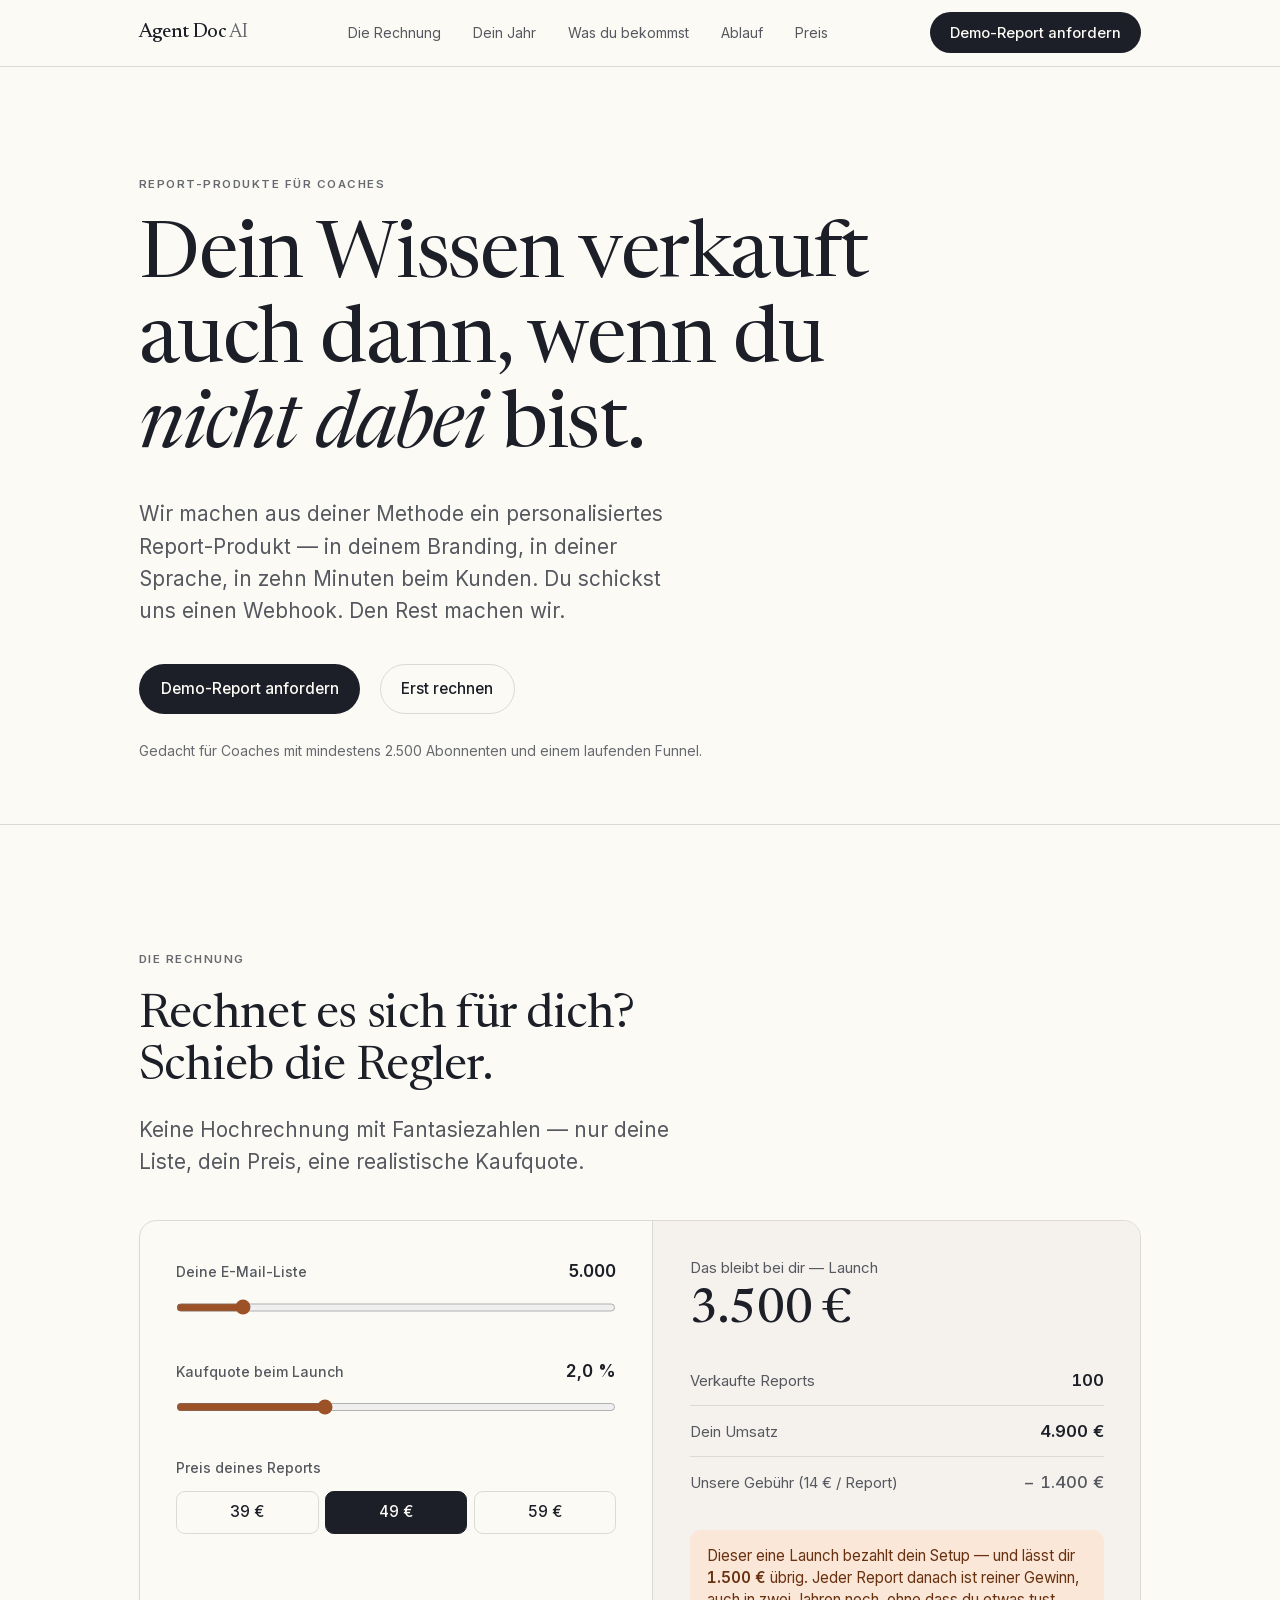
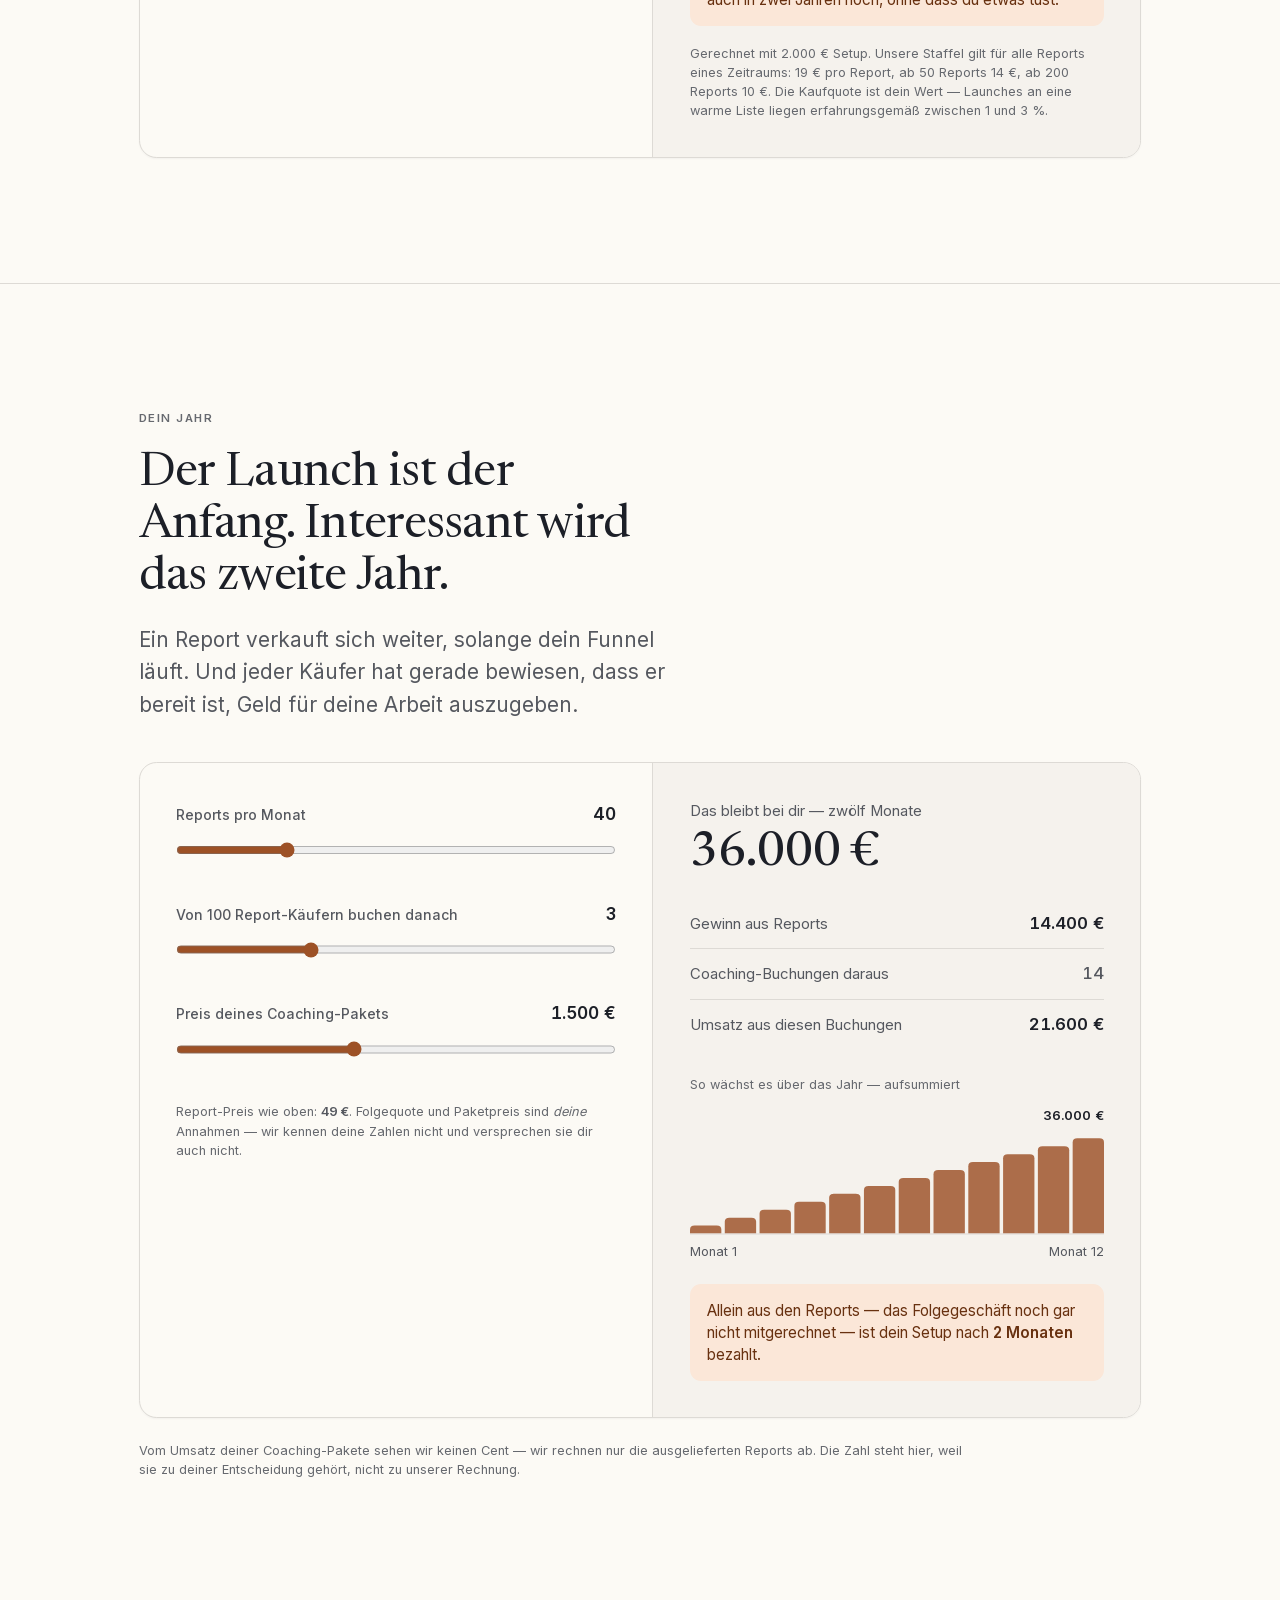
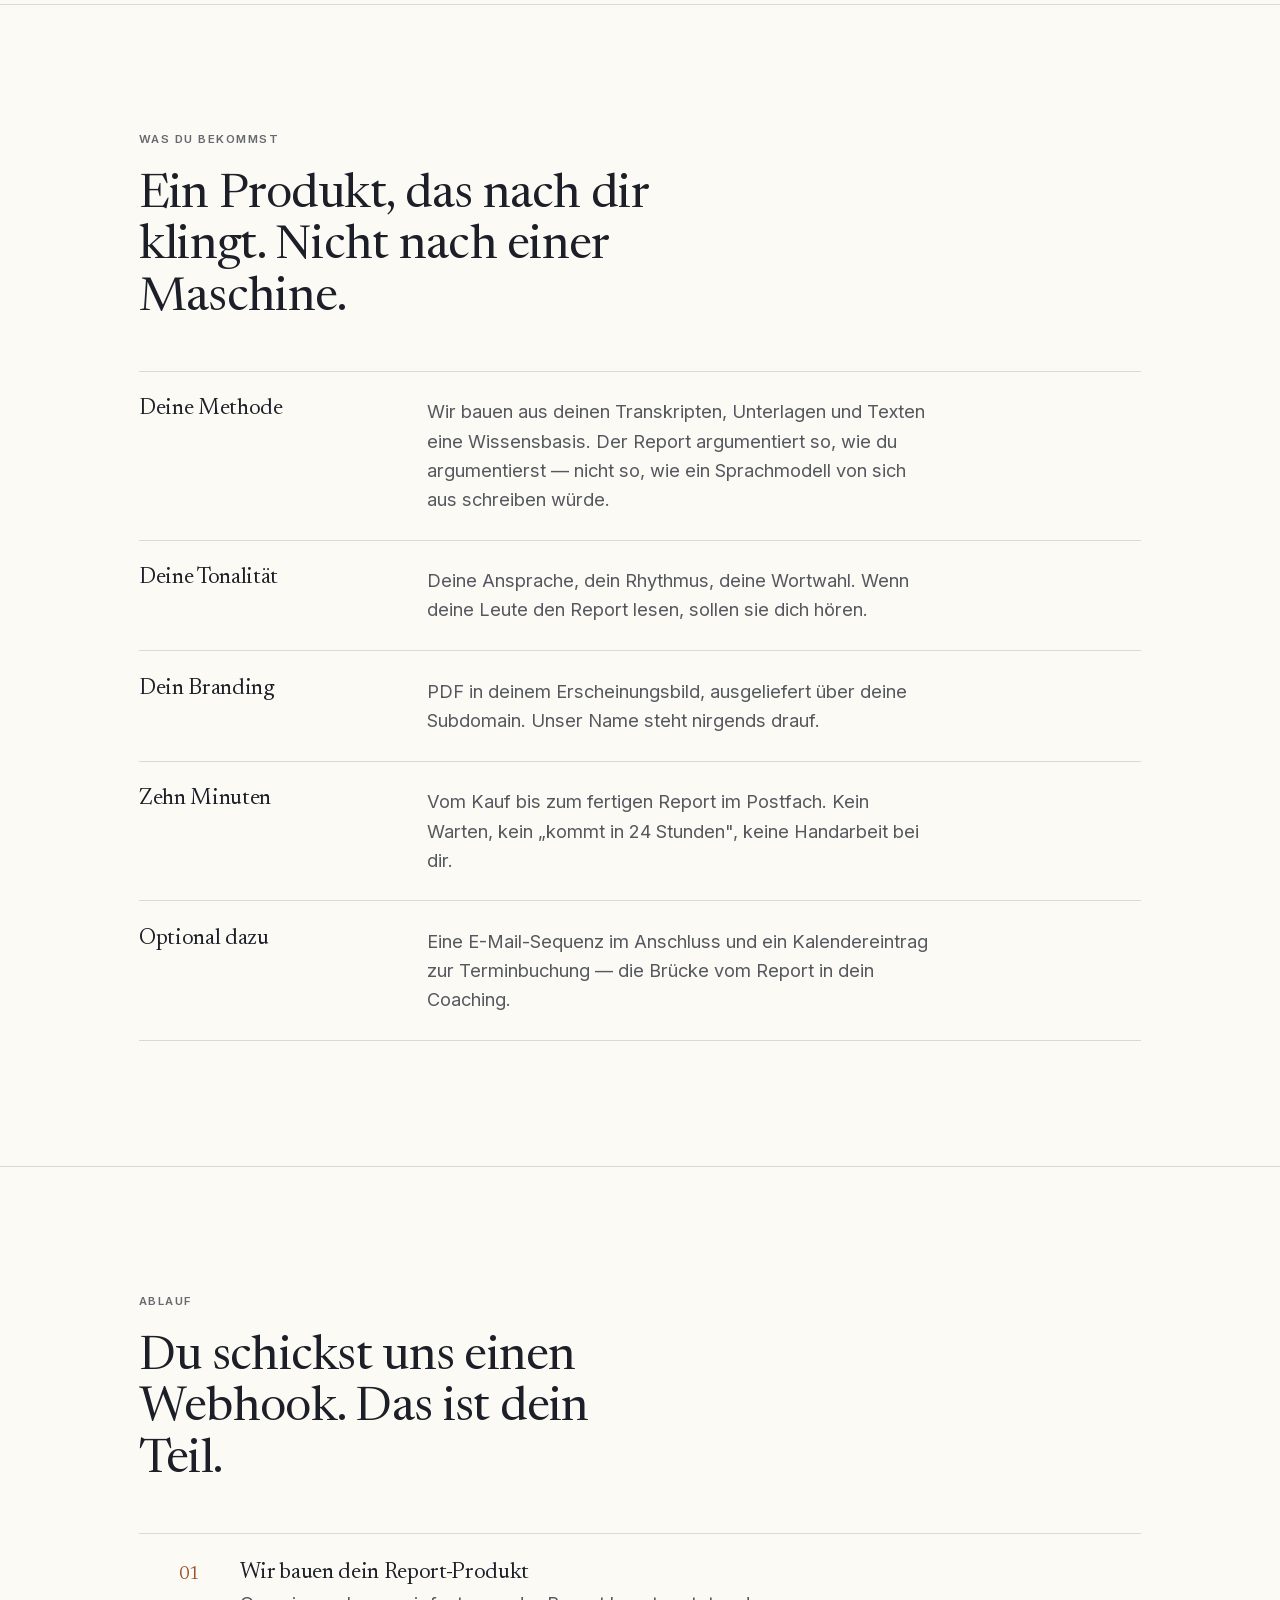
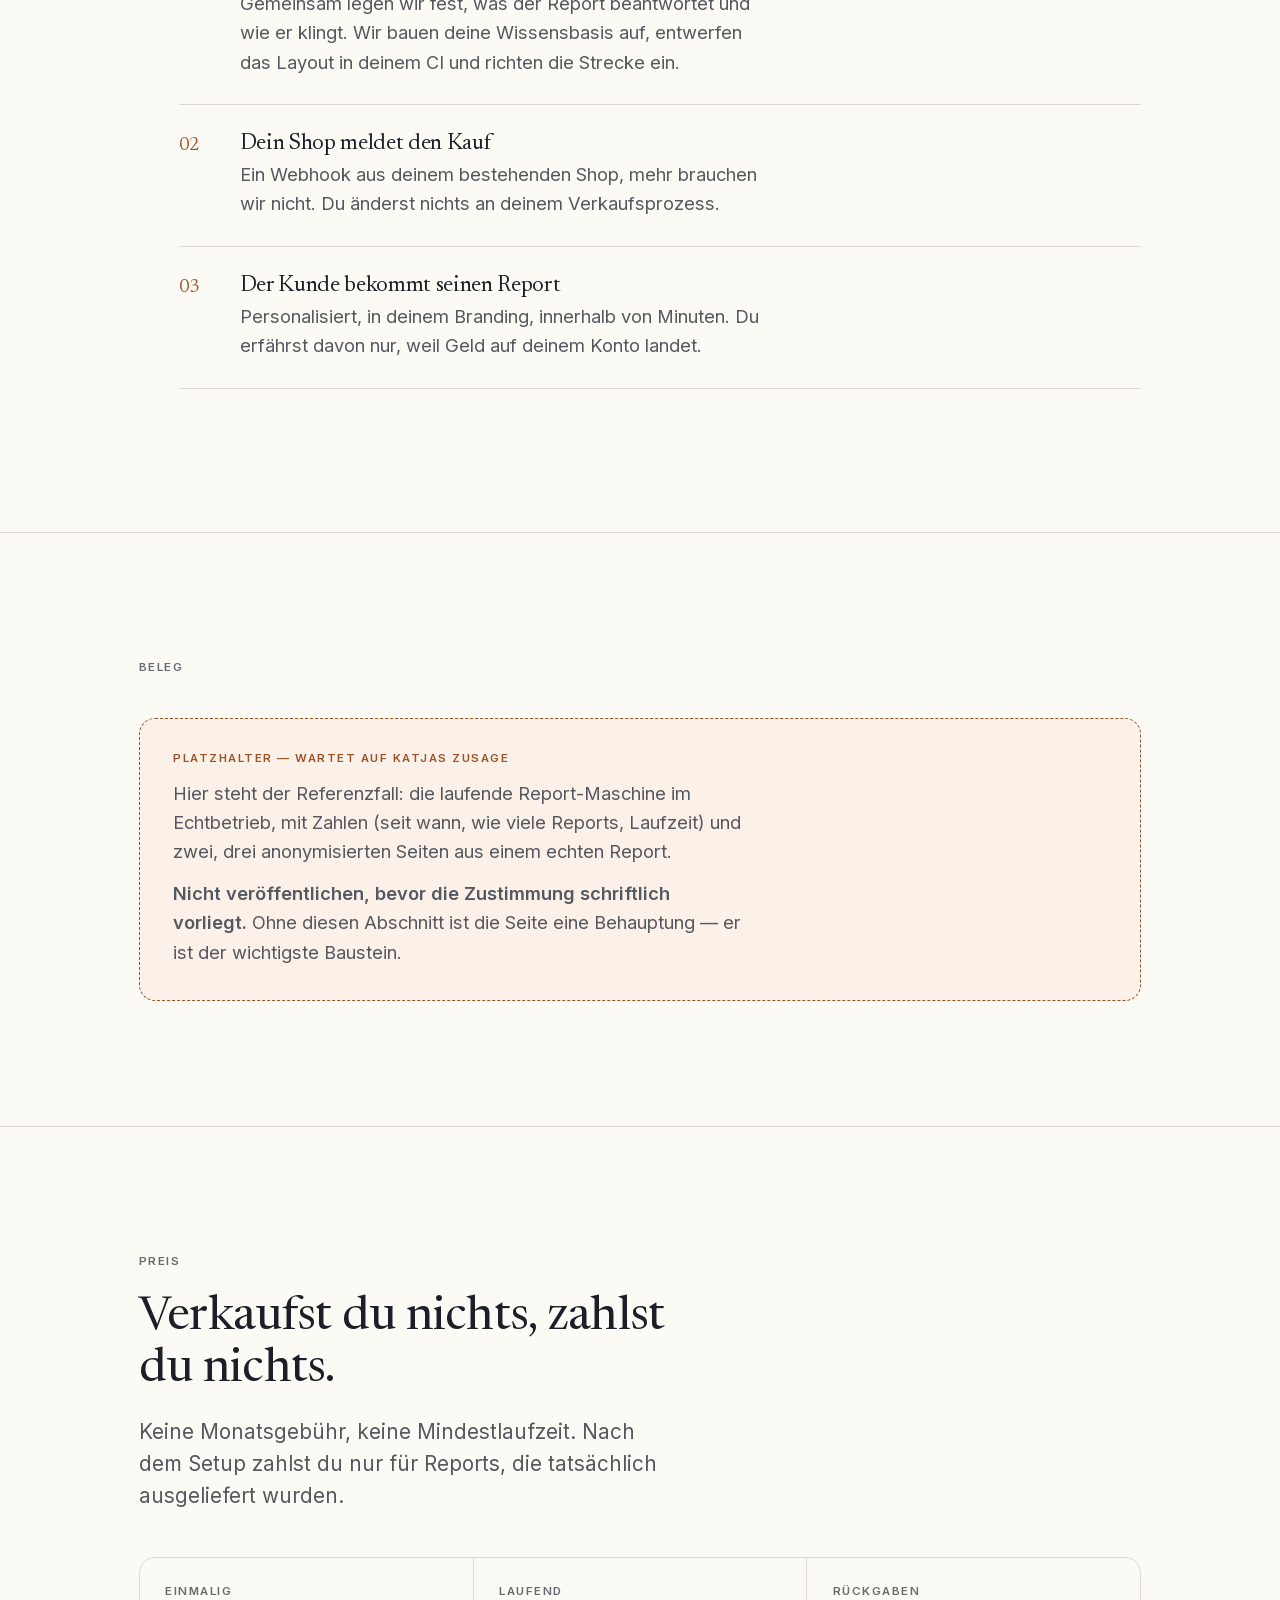
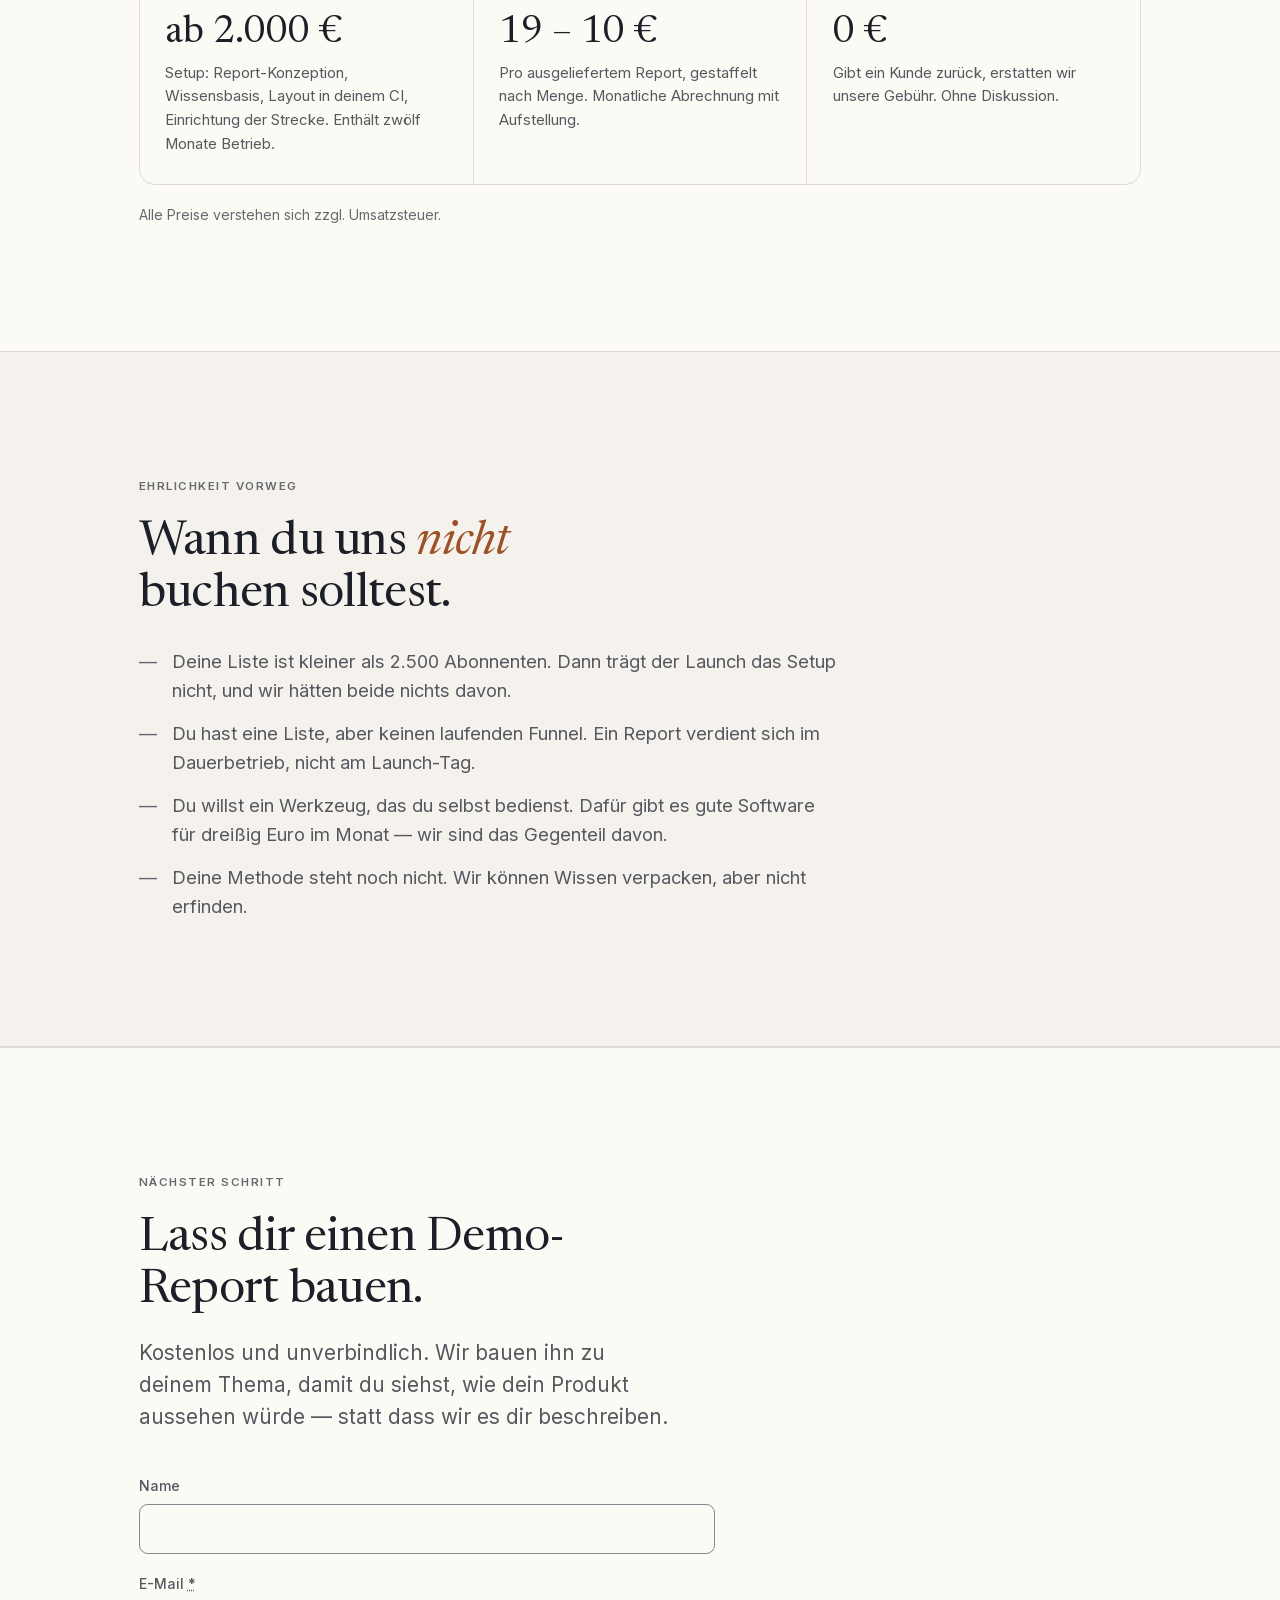
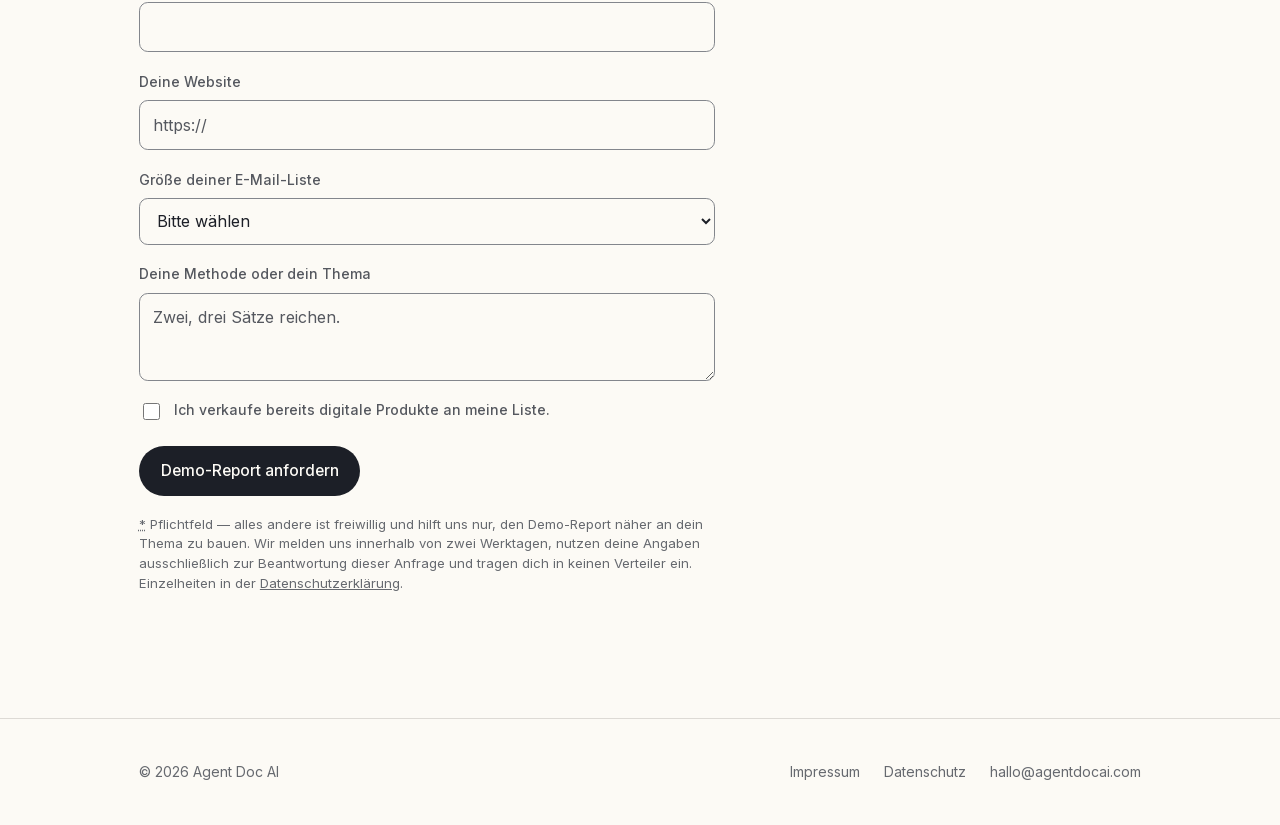
==== index.html @ 798610bd "feat: Website für Agent Doc AI One-Pager mit Launch- und Dauerbetrieb-Rechner, Impressum und Datensc" ====
<!doctype html>
<html lang="de">
<head>
<meta charset="utf-8">
<meta name="viewport" content="width=device-width, initial-scale=1">
<title>Agent Doc AI — Dein Wissen als Report-Produkt</title>
<meta name="description" content="Wir machen aus der Methode von Coaches ein personalisiertes Report-Produkt: im eigenen Branding, in der eigenen Sprache, vollautomatisch ausgeliefert.">
<link rel="preload" href="fonts/newsreader-normal.woff2" as="font" type="font/woff2" crossorigin>
<link rel="preload" href="fonts/inter-normal.woff2" as="font" type="font/woff2" crossorigin>
<link rel="stylesheet" href="base.css">
<link rel="stylesheet" href="page.css">
</head>
<body>

<a class="skip-link" href="#top">Zum Inhalt springen</a>

<header class="masthead">
  <div class="wrap masthead__inner">
    <a class="wordmark" href="#top"><b>Agent Doc</b> <span>AI</span></a>
    <nav aria-label="Seitenbereiche">
      <a href="#rechnung">Die Rechnung</a>
      <a href="#dauerbetrieb">Dein Jahr</a>
      <a href="#leistung">Was du bekommst</a>
      <a href="#ablauf">Ablauf</a>
      <a href="#preis">Preis</a>
    </nav>
    <a class="btn btn--primary" href="#anfordern">Demo-Report anfordern</a>
  </div>
</header>

<main id="top" tabindex="-1">

  <section class="hero">
    <div class="wrap">
      <p class="eyebrow">Report-Produkte für Coaches</p>
      <h1>Dein Wissen verkauft auch dann, wenn du <em>nicht dabei</em> bist.</h1>
      <p class="lead">
        Wir machen aus deiner Methode ein personalisiertes Report-Produkt — in deinem Branding,
        in deiner Sprache, in zehn Minuten beim Kunden. Du schickst uns einen Webhook.
        Den Rest machen wir.
      </p>
      <div class="hero__actions">
        <a class="btn btn--primary" href="#anfordern">Demo-Report anfordern</a>
        <a class="btn btn--ghost" href="#rechnung">Erst rechnen</a>
      </div>
      <p class="hero__note" style="margin-top:1.6rem">
        Gedacht für Coaches mit mindestens 2.500 Abonnenten und einem laufenden Funnel.
      </p>
    </div>
  </section>

  <section id="rechnung" class="rule-top" style="padding-top:clamp(3rem,2rem+3vw,5rem)">
    <div class="wrap">
      <p class="eyebrow">Die Rechnung</p>
      <h2 style="font-size:var(--text-h2);max-width:18ch">Rechnet es sich für dich? Schieb die Regler.</h2>
      <p class="lead measure" style="margin-top:1.2rem;margin-bottom:2.6rem">
        Keine Hochrechnung mit Fantasiezahlen — nur deine Liste, dein Preis, eine realistische Kaufquote.
      </p>

      <div class="calc">
        <div class="calc__grid">
          <div class="calc__inputs">

            <div class="field">
              <div class="field__head">
                <label class="field__label" for="liste">Deine E-Mail-Liste</label>
                <output class="field__value" id="liste-out" aria-live="off" for="liste">5.000</output>
              </div>
              <input type="range" id="liste" min="1000" max="30000" step="500" value="5000">
            </div>

            <div class="field">
              <div class="field__head">
                <label class="field__label" for="quote">Kaufquote beim Launch</label>
                <output class="field__value" id="quote-out" aria-live="off" for="quote">2,0 %</output>
              </div>
              <input type="range" id="quote" min="5" max="50" step="1" value="20">
            </div>

            <div class="field">
              <div class="field__head">
                <span class="field__label">Preis deines Reports</span>
              </div>
              <div class="segmented" role="radiogroup" aria-label="Preis deines Reports">
                <input type="radio" name="preis" id="p39" value="39"><label for="p39">39 €</label>
                <input type="radio" name="preis" id="p49" value="49" checked><label for="p49">49 €</label>
                <input type="radio" name="preis" id="p59" value="59"><label for="p59">59 €</label>
              </div>
            </div>

          </div>

          <div class="calc__out">
            <div class="out__headline">
              <span class="out__key">Das bleibt bei dir — Launch</span>
              <span class="out__val out__val--big" id="netto">3.500 €</span>
            </div>

            <div class="out__row">
              <span class="out__key">Verkaufte Reports</span>
              <span class="out__val" id="stueck">100</span>
            </div>
            <div class="out__row">
              <span class="out__key">Dein Umsatz</span>
              <span class="out__val" id="brutto">4.900 €</span>
            </div>
            <div class="out__row">
              <span class="out__key">Unsere Gebühr <span id="staffel" class="out__val--sub" style="font-weight:400"></span></span>
              <span class="out__val out__val--sub" id="gebuehr">− 1.400 €</span>
            </div>

            <p class="breakeven" id="setupbox"></p>
            <p class="sr-only" id="live-launch" role="status" aria-atomic="true"></p>

            <p class="calc__disclaimer">
              Gerechnet mit 2.000 € Setup. Unsere Staffel gilt für alle Reports eines Zeitraums:
              19 € pro Report, ab 50 Reports 14 €, ab 200 Reports 10 €. Die Kaufquote ist dein
              Wert — Launches an eine warme Liste liegen erfahrungsgemäß zwischen 1 und 3 %.
            </p>
          </div>
        </div>
      </div>
    </div>
  </section>

  <section id="dauerbetrieb" class="rule-top">
    <div class="wrap">
      <p class="eyebrow">Dein Jahr</p>
      <h2 style="font-size:var(--text-h2);max-width:19ch">Der Launch ist der Anfang. Interessant wird das zweite Jahr.</h2>
      <p class="lead measure" style="margin-top:1.2rem;margin-bottom:2.6rem">
        Ein Report verkauft sich weiter, solange dein Funnel läuft. Und jeder Käufer
        hat gerade bewiesen, dass er bereit ist, Geld für deine Arbeit auszugeben.
      </p>

      <div class="calc">
        <div class="calc__grid">
          <div class="calc__inputs">

            <div class="field">
              <div class="field__head">
                <label class="field__label" for="promonat">Reports pro Monat</label>
                <output class="field__value" id="promonat-out" aria-live="off" for="promonat">40</output>
              </div>
              <input type="range" id="promonat" min="5" max="150" step="5" value="40">
            </div>

            <div class="field">
              <div class="field__head">
                <label class="field__label" for="folge">Von 100 Report-Käufern buchen danach</label>
                <output class="field__value" id="folge-out" aria-live="off" for="folge">3</output>
              </div>
              <input type="range" id="folge" min="0" max="10" step="1" value="3">
            </div>

            <div class="field">
              <div class="field__head">
                <label class="field__label" for="paket">Preis deines Coaching-Pakets</label>
                <output class="field__value" id="paket-out" aria-live="off" for="paket">1.500 €</output>
              </div>
              <input type="range" id="paket" min="500" max="3000" step="250" value="1500">
            </div>

            <p class="calc__disclaimer" style="margin-top:.2rem">
              Report-Preis wie oben: <strong id="preis-echo">49 €</strong>.
              Folgequote und Paketpreis sind <em>deine</em> Annahmen — wir kennen deine
              Zahlen nicht und versprechen sie dir auch nicht.
            </p>

          </div>

          <div class="calc__out">
            <div class="out__headline">
              <span class="out__key">Das bleibt bei dir — zwölf Monate</span>
              <span class="out__val out__val--big" id="jahr">36.000 €</span>
            </div>

            <div class="out__row">
              <span class="out__key">Gewinn aus Reports</span>
              <span class="out__val" id="j-reports">14.400 €</span>
            </div>
            <div class="out__row">
              <span class="out__key">Coaching-Buchungen daraus</span>
              <span class="out__val out__val--sub" id="j-buchungen">14</span>
            </div>
            <div class="out__row">
              <span class="out__key">Umsatz aus diesen Buchungen</span>
              <span class="out__val" id="j-coaching">21.600 €</span>
            </div>

            <figure class="chart">
              <figcaption>So wächst es über das Jahr — aufsummiert</figcaption>
              <p class="chart__peak" id="chart-peak" aria-hidden="true">36.000 €</p>
              <svg id="stack" viewBox="0 0 360 102" role="img" focusable="false" preserveAspectRatio="none">
                <g id="stack-bars"></g>
                <line class="chart__base" x1="0" y1="100.5" x2="360" y2="100.5"></line>
              </svg>
              <p class="chart__axis" aria-hidden="true"><span>Monat 1</span><span>Monat 12</span></p>
            </figure>

            <p class="breakeven" id="jahrbox"></p>
            <p class="sr-only" id="live-jahr" role="status" aria-atomic="true"></p>
          </div>
        </div>
      </div>

      <p class="calc__disclaimer" style="margin-top:1.4rem;max-width:52rem">
        Vom Umsatz deiner Coaching-Pakete sehen wir keinen Cent — wir rechnen nur
        die ausgelieferten Reports ab. Die Zahl steht hier, weil sie zu deiner
        Entscheidung gehört, nicht zu unserer Rechnung.
      </p>
    </div>
  </section>

  <section id="leistung" class="rule-top">
    <div class="wrap">
      <p class="eyebrow">Was du bekommst</p>
      <h2 style="font-size:var(--text-h2);max-width:20ch">Ein Produkt, das nach dir klingt. Nicht nach einer Maschine.</h2>

      <div class="deliver">
        <div class="deliver__item">
          <h3>Deine Methode</h3>
          <p>Wir bauen aus deinen Transkripten, Unterlagen und Texten eine Wissensbasis. Der Report argumentiert so, wie du argumentierst — nicht so, wie ein Sprachmodell von sich aus schreiben würde.</p>
        </div>
        <div class="deliver__item">
          <h3>Deine Tonalität</h3>
          <p>Deine Ansprache, dein Rhythmus, deine Wortwahl. Wenn deine Leute den Report lesen, sollen sie dich hören.</p>
        </div>
        <div class="deliver__item">
          <h3>Dein Branding</h3>
          <p>PDF in deinem Erscheinungsbild, ausgeliefert über deine Subdomain. Unser Name steht nirgends drauf.</p>
        </div>
        <div class="deliver__item">
          <h3>Zehn Minuten</h3>
          <p>Vom Kauf bis zum fertigen Report im Postfach. Kein Warten, kein „kommt in 24 Stunden", keine Handarbeit bei dir.</p>
        </div>
        <div class="deliver__item">
          <h3>Optional dazu</h3>
          <p>Eine E-Mail-Sequenz im Anschluss und ein Kalendereintrag zur Terminbuchung — die Brücke vom Report in dein Coaching.</p>
        </div>
      </div>
    </div>
  </section>

  <section id="ablauf" class="rule-top">
    <div class="wrap">
      <p class="eyebrow">Ablauf</p>
      <h2 style="font-size:var(--text-h2);max-width:17ch">Du schickst uns einen Webhook. Das ist dein Teil.</h2>

      <ol class="steps" role="list">
        <li>
          <div>
            <h3>Wir bauen dein Report-Produkt</h3>
            <p>Gemeinsam legen wir fest, was der Report beantwortet und wie er klingt. Wir bauen deine Wissensbasis auf, entwerfen das Layout in deinem CI und richten die Strecke ein.</p>
          </div>
        </li>
        <li>
          <div>
            <h3>Dein Shop meldet den Kauf</h3>
            <p>Ein Webhook aus deinem bestehenden Shop, mehr brauchen wir nicht. Du änderst nichts an deinem Verkaufsprozess.</p>
          </div>
        </li>
        <li>
          <div>
            <h3>Der Kunde bekommt seinen Report</h3>
            <p>Personalisiert, in deinem Branding, innerhalb von Minuten. Du erfährst davon nur, weil Geld auf deinem Konto landet.</p>
          </div>
        </li>
      </ol>
    </div>
  </section>

  <section class="rule-top" style="padding-block:clamp(3rem,2rem+3vw,5rem)">
    <div class="wrap">
      <p class="eyebrow">Beleg</p>
      <div class="placeholder">
        <h3>Platzhalter — wartet auf Katjas Zusage</h3>
        <p>
          Hier steht der Referenzfall: die laufende Report-Maschine im Echtbetrieb, mit Zahlen
          (seit wann, wie viele Reports, Laufzeit) und zwei, drei anonymisierten Seiten aus
          einem echten Report.
        </p>
        <p>
          <strong>Nicht veröffentlichen, bevor die Zustimmung schriftlich vorliegt.</strong>
          Ohne diesen Abschnitt ist die Seite eine Behauptung — er ist der wichtigste Baustein.
        </p>
      </div>
    </div>
  </section>

  <section id="preis" class="rule-top">
    <div class="wrap">
      <p class="eyebrow">Preis</p>
      <h2 style="font-size:var(--text-h2);max-width:20ch">Verkaufst du nichts, zahlst du nichts.</h2>
      <p class="lead measure" style="margin-top:1.2rem">
        Keine Monatsgebühr, keine Mindestlaufzeit. Nach dem Setup zahlst du nur für Reports,
        die tatsächlich ausgeliefert wurden.
      </p>

      <div class="price">
        <div class="price__cell">
          <h3>Einmalig</h3>
          <span class="price__amount">ab 2.000 €</span>
          <p>Setup: Report-Konzeption, Wissensbasis, Layout in deinem CI, Einrichtung der Strecke. Enthält zwölf Monate Betrieb.</p>
        </div>
        <div class="price__cell">
          <h3>Laufend</h3>
          <span class="price__amount">19 – 10 €</span>
          <p>Pro ausgeliefertem Report, gestaffelt nach Menge. Monatliche Abrechnung mit Aufstellung.</p>
        </div>
        <div class="price__cell">
          <h3>Rückgaben</h3>
          <span class="price__amount">0 €</span>
          <p>Gibt ein Kunde zurück, erstatten wir unsere Gebühr. Ohne Diskussion.</p>
        </div>
      </div>
      <p class="hero__note" style="margin-top:1.2rem">Alle Preise verstehen sich zzgl. Umsatzsteuer.</p>
    </div>
  </section>

  <section class="notfor">
    <div class="wrap">
      <p class="eyebrow">Ehrlichkeit vorweg</p>
      <h2 style="font-size:var(--text-h2);max-width:16ch">Wann du uns <em class="mark">nicht</em> buchen solltest.</h2>
      <ul role="list">
        <li>Deine Liste ist kleiner als 2.500 Abonnenten. Dann trägt der Launch das Setup nicht, und wir hätten beide nichts davon.</li>
        <li>Du hast eine Liste, aber keinen laufenden Funnel. Ein Report verdient sich im Dauerbetrieb, nicht am Launch-Tag.</li>
        <li>Du willst ein Werkzeug, das du selbst bedienst. Dafür gibt es gute Software für dreißig Euro im Monat — wir sind das Gegenteil davon.</li>
        <li>Deine Methode steht noch nicht. Wir können Wissen verpacken, aber nicht erfinden.</li>
      </ul>
    </div>
  </section>

  <section id="anfordern" class="rule-top">
    <div class="wrap">
      <p class="eyebrow">Nächster Schritt</p>
      <h2 style="font-size:var(--text-h2);max-width:18ch">Lass dir einen Demo-Report bauen.</h2>
      <p class="lead measure" style="margin-top:1.2rem">
        Kostenlos und unverbindlich. Wir bauen ihn zu deinem Thema, damit du siehst,
        wie dein Produkt aussehen würde — statt dass wir es dir beschreiben.
      </p>

      <form class="form" id="demo-form" novalidate>
        <div class="form__row">
          <label for="f-name">Name</label>
          <input type="text" id="f-name" name="name" autocomplete="name">
        </div>
        <div class="form__row">
          <label for="f-mail">E-Mail <abbr title="Pflichtfeld" aria-label="Pflichtfeld">*</abbr></label>
          <input type="email" id="f-mail" name="email" autocomplete="email" required aria-required="true" aria-describedby="f-mail-err">
          <p class="form__error" id="f-mail-err"></p>
        </div>
        <div class="form__row">
          <label for="f-site">Deine Website</label>
          <input type="url" id="f-site" name="website" placeholder="https://" autocomplete="url" aria-describedby="f-site-err">
          <p class="form__error" id="f-site-err"></p>
        </div>
        <div class="form__row">
          <label for="f-liste">Größe deiner E-Mail-Liste</label>
          <select id="f-liste" name="liste">
            <option value="">Bitte wählen</option>
            <option>unter 2.500</option>
            <option>2.500 – 5.000</option>
            <option>5.000 – 15.000</option>
            <option>über 15.000</option>
          </select>
        </div>
        <div class="form__row">
          <label for="f-thema">Deine Methode oder dein Thema</label>
          <textarea id="f-thema" name="thema" placeholder="Zwei, drei Sätze reichen."></textarea>
        </div>
        <label class="form__check">
          <input type="checkbox" name="verkauft" value="ja">
          <span>Ich verkaufe bereits digitale Produkte an meine Liste.</span>
        </label>
        <button class="btn btn--primary" type="submit">Demo-Report anfordern</button>
        <p class="form__note">
          <abbr title="Pflichtfeld">*</abbr> Pflichtfeld — alles andere ist freiwillig und hilft
          uns nur, den Demo-Report näher an dein Thema zu bauen. Wir melden uns innerhalb von
          zwei Werktagen, nutzen deine Angaben ausschließlich zur Beantwortung dieser Anfrage
          und tragen dich in keinen Verteiler ein. Einzelheiten in der
          <a href="datenschutz.html">Datenschutzerklärung</a>.
        </p>
      </form>

      <div class="sent" id="sent" tabindex="-1" role="group"
           aria-labelledby="sent-title" aria-describedby="sent-text">
        <h3 id="sent-title">Angekommen.</h3>
        <p id="sent-text">Wir melden uns innerhalb von zwei Werktagen bei dir — mit Rückfragen oder direkt mit dem Demo-Report.</p>
      </div>
    </div>
  </section>

</main>

<footer class="foot">
  <div class="wrap foot__inner">
    <p>© 2026 Agent Doc AI</p>
    <nav aria-label="Rechtliches">
      <a href="impressum.html">Impressum</a>
      <a href="datenschutz.html">Datenschutz</a>
      <a href="mailto:hallo@agentdocai.com">hallo@agentdocai.com</a>
    </nav>
  </div>
</footer>

<script src="app.js" defer></script>

</body>
</html>
---- base.css ----
/* Agent Doc AI — gemeinsame Grundlage für alle Seiten.
   Schriften, Gestaltungswerte, Grundtypografie, Kopf- und Fußzeile. */

/* Schriften werden selbst ausgeliefert — keine Verbindung zu Google.
   Inter und Newsreader stehen unter der SIL Open Font License 1.1. */
@font-face {
  font-family: "Newsreader";
  src: url("fonts/newsreader-normal.woff2") format("woff2");
  font-weight: 400 500; font-style: normal; font-display: swap;
  unicode-range: U+0000-00FF, U+0131, U+0152-0153, U+02BB-02BC, U+02C6, U+02DA,
                 U+02DC, U+0304, U+0308, U+0329, U+2000-206F, U+20AC, U+2122,
                 U+2191, U+2193, U+2212, U+2215, U+FEFF, U+FFFD;
}
@font-face {
  font-family: "Newsreader";
  src: url("fonts/newsreader-italic.woff2") format("woff2");
  font-weight: 400; font-style: italic; font-display: swap;
  unicode-range: U+0000-00FF, U+0131, U+0152-0153, U+02BB-02BC, U+02C6, U+02DA,
                 U+02DC, U+0304, U+0308, U+0329, U+2000-206F, U+20AC, U+2122,
                 U+2191, U+2193, U+2212, U+2215, U+FEFF, U+FFFD;
}
@font-face {
  font-family: "Inter";
  src: url("fonts/inter-normal.woff2") format("woff2");
  font-weight: 400 600; font-style: normal; font-display: swap;
  unicode-range: U+0000-00FF, U+0131, U+0152-0153, U+02BB-02BC, U+02C6, U+02DA,
                 U+02DC, U+0304, U+0308, U+0329, U+2000-206F, U+20AC, U+2122,
                 U+2191, U+2193, U+2212, U+2215, U+FEFF, U+FFFD;
}

:root {
  --paper:        oklch(98.4% 0.006 85);
  --paper-sunk:   oklch(96.2% 0.008 85);
  --rule:         oklch(89% 0.008 85);
  --ink:          oklch(24% 0.015 265);
  --ink-soft:     oklch(46% 0.012 265);
  --ink-faint:    oklch(52% 0.010 265);  /* war 62 % — reichte bei Kleintext nicht für 4,5:1 */
  --control-edge: oklch(62% 0.010 265);  /* Rahmen von Bedienelementen, braucht nur 3:1 */
  --accent:       oklch(52% 0.115 48);
  --accent-soft:  oklch(94% 0.030 60);
  --positive:     oklch(45% 0.085 160);

  --serif: "Newsreader", Georgia, "Times New Roman", serif;
  --sans:  "Inter", -apple-system, BlinkMacSystemFont, "Segoe UI", sans-serif;

  --text-hero:  clamp(2.6rem, 1.4rem + 4.4vw, 5.1rem);
  --text-h2:    clamp(1.9rem, 1.3rem + 2.2vw, 3rem);
  --text-h3:    clamp(1.15rem, 1rem + 0.5vw, 1.4rem);
  --text-body:  clamp(1.02rem, 0.98rem + 0.2vw, 1.14rem);
  --text-small:  0.875rem;

  --gutter:     clamp(1.25rem, 0.6rem + 2.6vw, 3rem);
  --section:    clamp(4.5rem, 3rem + 6vw, 9rem);
  --measure:    34rem;

  --ease: cubic-bezier(0.16, 1, 0.3, 1);
}

*, *::before, *::after { box-sizing: border-box; }

/* scroll-padding hält den Fokus frei von der klebenden Kopfzeile (WCAG 2.4.11). */
html { -webkit-text-size-adjust: 100%; scroll-behavior: smooth; scroll-padding-top: 6rem; }
@media (prefers-reduced-motion: reduce) {
  html { scroll-behavior: auto; }
  *, *::before, *::after { animation-duration: .01ms !important; transition-duration: .01ms !important; }
}

body {
  margin: 0;
  background: var(--paper);
  color: var(--ink);
  font-family: var(--sans);
  font-size: var(--text-body);
  line-height: 1.6;
  -webkit-font-smoothing: antialiased;
  font-feature-settings: "ss01";
}

h1, h2, h3 { font-family: var(--serif); font-weight: 400; line-height: 1.08; letter-spacing: -0.015em; margin: 0; }
p { margin: 0; }
a { color: inherit; }

.wrap { width: 100%; max-width: 68rem; margin-inline: auto; padding-inline: var(--gutter); }
.measure { max-width: var(--measure); }
.stack > * + * { margin-top: 1.1rem; }

/* ---------- Kopfzeile ---------- */
.masthead {
  position: sticky; top: 0; z-index: 20;
  background: color-mix(in oklab, var(--paper) 88%, transparent);
  backdrop-filter: blur(12px);
  border-bottom: 1px solid var(--rule);
}
.masthead__inner { display: flex; align-items: center; justify-content: space-between; gap: 1rem; min-height: 4.1rem; padding-block: .4rem; }
.wordmark { font-family: var(--serif); font-size: 1.22rem; letter-spacing: -0.02em; text-decoration: none; white-space: nowrap; }
.wordmark b { font-weight: 500; }
.wordmark span { color: var(--ink-faint); }
.masthead nav { display: none; gap: 2rem; font-size: var(--text-small); color: var(--ink-soft); }
.masthead nav a { text-decoration: none; transition: color .2s var(--ease); }
.masthead nav a:hover, .masthead nav a:focus-visible { color: var(--accent); }
@media (min-width: 60rem) { .masthead nav { display: flex; } }

/* ---------- Knöpfe ---------- */
.btn {
  display: inline-flex; align-items: center; justify-content: center; gap: .5rem;
  font: inherit; font-weight: 500; font-size: 0.97rem; white-space: nowrap;
  padding: .72rem 1.3rem; border-radius: 2rem; border: 1px solid transparent;
  text-decoration: none; cursor: pointer;
  transition: transform .2s var(--ease), background-color .2s var(--ease), box-shadow .2s var(--ease);
}
.masthead .btn { font-size: .84rem; padding: .58rem 1rem; white-space: normal; line-height: 1.25; }
@media (min-width: 30rem) { .masthead .btn { font-size: .92rem; padding: .65rem 1.2rem; } }
.btn--primary { background: var(--ink); color: var(--paper); }
.btn--primary:hover { transform: translateY(-1px); box-shadow: 0 8px 20px -10px oklch(24% 0.015 265 / 0.6); }
.btn--ghost { border-color: var(--rule); color: var(--ink); background: transparent; }
.btn--ghost:hover { border-color: var(--ink-faint); transform: translateY(-1px); }
.btn:focus-visible { outline: 2px solid var(--accent); outline-offset: 3px; }

/* ---------- Auszeichnungen ---------- */
.eyebrow {
  font-size: .72rem; font-weight: 600; letter-spacing: .13em; text-transform: uppercase;
  color: var(--ink-faint); margin: 0 0 1.4rem;
}
.lead { font-size: clamp(1.1rem, 1rem + 0.5vw, 1.3rem); color: var(--ink-soft); line-height: 1.55; }
em.mark { font-style: italic; color: var(--accent); }

section { padding-block: var(--section); }
section[id] { scroll-margin-top: 1.5rem; }   /* addiert sich zu scroll-padding-top */
.rule-top { border-top: 1px solid var(--rule); }

/* ---------- Fuß ---------- */
.foot { border-top: 1px solid var(--rule); padding-block: 2.6rem; font-size: var(--text-small); color: var(--ink-faint); }
.foot__inner { display: flex; flex-wrap: wrap; justify-content: space-between; gap: 1rem 2rem; }
.foot nav { display: flex; gap: 1.5rem; flex-wrap: wrap; }
.foot a { text-decoration: none; }
.foot a:hover { color: var(--accent); }

/* ---------- Textseiten (Impressum, Datenschutz) ---------- */
.doc { padding-block: clamp(2.8rem, 2rem + 4vw, 5.5rem); }
.doc__inner { max-width: 44rem; }
.doc h1 { font-size: clamp(2.1rem, 1.6rem + 2vw, 3.2rem); margin-bottom: .9rem; }
.doc h2 { font-size: clamp(1.3rem, 1.1rem + .8vw, 1.7rem); margin: 2.9rem 0 .8rem; }
.doc h3 { font-family: var(--sans); font-size: 1rem; font-weight: 600; letter-spacing: 0; margin: 1.7rem 0 .4rem; }
.doc p, .doc ul, .doc dl { color: var(--ink-soft); }
.doc p + p, .doc ul, .doc dl, .doc p + dl { margin-top: .9rem; }
.doc ul { padding-left: 1.2rem; }
.doc li + li { margin-top: .4rem; }
.doc a { color: var(--accent); text-underline-offset: .2em; }
.doc dl { display: grid; grid-template-columns: 1fr; gap: 0 1.5rem; }
@media (min-width: 34rem) { .doc dl { grid-template-columns: 12rem 1fr; } }
.doc dt { color: var(--ink-faint); font-size: var(--text-small); padding-top: .15rem; }
.doc dd { margin: 0 0 .75rem; }
.doc__lead { font-size: 1.1rem; color: var(--ink-soft); margin-top: 1.1rem; }
.doc__meta { font-size: var(--text-small); color: var(--ink-faint); margin-top: 3.2rem; padding-top: 1.2rem; border-top: 1px solid var(--rule); }

/* Nur für Hilfstechnik sichtbar. */
.sr-only {
  position: absolute; width: 1px; height: 1px; margin: -1px; padding: 0;
  overflow: hidden; clip-path: inset(50%); white-space: nowrap; border: 0;
}

.skip-link {
  position: absolute; left: .75rem; top: -4rem; z-index: 30;
  padding: .7rem 1rem; border-radius: .5rem;
  background: var(--ink); color: var(--paper); text-decoration: none;
}
.skip-link:focus { top: .75rem; outline: 2px solid var(--accent); outline-offset: 3px; }
main:focus { outline: none; }

/* Bei sehr flachem Viewport (400 % Zoom) frisst eine klebende Kopfzeile zu viel Höhe. */
@media (max-height: 32rem) { .masthead { position: static; } }
---- page.css ----
/* Agent Doc AI — Stile nur für die Startseite. Grundlage: base.css */

/* ---------- Aufmacher ---------- */
.hero { padding-top: clamp(3.5rem, 2rem + 6vw, 7rem); padding-bottom: clamp(2.5rem, 1.5rem + 3vw, 4rem); }
.hero h1 { font-size: var(--text-hero); max-width: 16ch; }
.hero h1 em { font-style: italic; }
.hero .lead { margin-top: 1.7rem; max-width: 42ch; }
.hero__actions { margin-top: 2.3rem; display: flex; flex-wrap: wrap; align-items: center; gap: .9rem 1.2rem; }
.hero__note { font-size: var(--text-small); color: var(--ink-faint); }

/* ---------- Rechner ---------- */
.calc {
  border: 1px solid var(--rule); border-radius: 1.1rem; overflow: hidden;
  background: var(--paper); box-shadow: 0 1px 2px oklch(24% 0.015 265 / .04);
}
.calc__grid { display: grid; grid-template-columns: 1fr; }
@media (min-width: 54rem) { .calc__grid { grid-template-columns: 1.05fr 1fr; } }

.calc__inputs { padding: clamp(1.4rem, 1rem + 1.6vw, 2.3rem); display: grid; gap: 1.9rem; align-content: start; }
.calc__out {
  padding: clamp(1.4rem, 1rem + 1.6vw, 2.3rem);
  background: var(--paper-sunk); border-top: 1px solid var(--rule);
}
@media (min-width: 54rem) { .calc__out { border-top: 0; border-left: 1px solid var(--rule); } }

.field__head { display: flex; justify-content: space-between; align-items: baseline; gap: 1rem; margin-bottom: .7rem; }
.field__label { font-size: var(--text-small); font-weight: 500; color: var(--ink-soft); }
.field__value { font-size: 1.08rem; font-weight: 600; font-variant-numeric: tabular-nums; }

input[type="range"] { width: 100%; margin: 0; accent-color: var(--accent); height: 1.4rem; cursor: pointer; }
input[type="range"]:focus-visible { outline: 2px solid var(--accent); outline-offset: 4px; border-radius: 4px; }

.segmented { display: flex; gap: .4rem; }
.segmented input { position: absolute; opacity: 0; pointer-events: none; }
.segmented label {
  flex: 1; text-align: center; padding: .55rem .4rem; border: 1px solid var(--rule); border-radius: .55rem;
  font-size: .95rem; font-weight: 500; font-variant-numeric: tabular-nums; cursor: pointer;
  transition: border-color .18s var(--ease), background-color .18s var(--ease), color .18s var(--ease);
}
.segmented label:hover { border-color: var(--ink-faint); }
.segmented input:checked + label { background: var(--ink); color: var(--paper); border-color: var(--ink); }
.segmented input:focus-visible + label { outline: 2px solid var(--accent); outline-offset: 2px; }

.out__row { display: flex; justify-content: space-between; align-items: baseline; gap: 1rem; padding-block: .72rem; }
.out__row + .out__row { border-top: 1px solid var(--rule); }
.out__key { font-size: .93rem; color: var(--ink-soft); }
.out__val { font-variant-numeric: tabular-nums; font-weight: 600; font-size: 1.05rem; white-space: nowrap; }
.out__val--big { font-family: var(--serif); font-weight: 500; font-size: clamp(2rem, 1.4rem + 2.2vw, 2.9rem); line-height: 1; }
.out__val--sub { color: var(--ink-soft); font-weight: 500; }

.out__headline { margin-bottom: 1.3rem; }
.out__headline .out__key { display: block; margin-bottom: .45rem; }

.breakeven {
  margin-top: 1.4rem; padding: .95rem 1.1rem; border-radius: .7rem;
  background: var(--accent-soft); color: oklch(38% 0.09 48);
  font-size: .95rem; line-height: 1.45;
}
.breakeven strong { font-variant-numeric: tabular-nums; white-space: nowrap; }
.breakeven[data-short] {
  background: transparent; border: 1px solid var(--rule); color: var(--ink-soft);
}
.calc__disclaimer { margin-top: 1.1rem; font-size: .8rem; color: var(--ink-faint); line-height: 1.5; }
.calc__disclaimer strong { color: var(--ink-soft); font-weight: 600; }

/* ---------- Jahresverlauf ---------- */
.chart { margin: 1.6rem 0 0; }
.chart figcaption { font-size: .8rem; color: var(--ink-faint); margin-bottom: .6rem; }
.chart svg { width: 100%; height: 6.6rem; display: block; }
.chart__bar { fill: var(--accent); opacity: .82; transition: opacity .15s var(--ease); }
.chart__bar:hover { opacity: 1; }
.chart__base { stroke: var(--rule); stroke-width: 1; }
.chart__peak { text-align: right; font-size: .82rem; font-weight: 600; margin: 0 0 .25rem; font-variant-numeric: tabular-nums; }

/* ---------- Listen ---------- */
.deliver { display: grid; gap: 0; margin-top: 2.8rem; border-top: 1px solid var(--rule); }
.deliver__item { display: grid; grid-template-columns: 1fr; gap: .3rem 2.5rem; padding-block: 1.6rem; border-bottom: 1px solid var(--rule); }
@media (min-width: 46rem) { .deliver__item { grid-template-columns: 15rem 1fr; gap: 0 3rem; } }
.deliver__item h3 { font-size: var(--text-h3); }
.deliver__item p { color: var(--ink-soft); max-width: 46ch; }

.steps { counter-reset: step; display: grid; gap: 0; margin-top: 2.8rem; border-top: 1px solid var(--rule); }
.steps li { list-style: none; counter-increment: step; padding-block: 1.7rem; border-bottom: 1px solid var(--rule); display: grid; grid-template-columns: 2.6rem 1fr; gap: 0 1.2rem; }
.steps li::before {
  content: counter(step, decimal-leading-zero);
  font-family: var(--serif); font-size: 1.15rem; color: var(--accent); line-height: 1.5;
}
.steps h3 { font-size: var(--text-h3); margin-bottom: .25rem; }
.steps p { color: var(--ink-soft); max-width: 48ch; }
.steps ol, .steps ul { margin: 0; padding: 0; }

/* ---------- Preis ---------- */
.price { display: grid; gap: 1px; margin-top: 2.8rem; background: var(--rule); border: 1px solid var(--rule); border-radius: 1rem; overflow: hidden; }
@media (min-width: 46rem) { .price { grid-template-columns: repeat(3, 1fr); } }
.price__cell { background: var(--paper); padding: 1.7rem clamp(1.1rem, .8rem + 1vw, 1.7rem); }
.price__amount { font-family: var(--serif); font-size: clamp(1.8rem, 1.4rem + 1.4vw, 2.4rem); line-height: 1.1; display: block; margin-bottom: .45rem; }
.price__cell p { font-size: .93rem; color: var(--ink-soft); }
.price__cell h3 { font-family: var(--sans); font-size: .72rem; font-weight: 600; letter-spacing: .13em; text-transform: uppercase; color: var(--ink-faint); margin-bottom: .9rem; }

/* ---------- Nicht für dich ---------- */
.notfor { background: var(--paper-sunk); border-top: 1px solid var(--rule); border-bottom: 1px solid var(--rule); }
.notfor ul { margin: 1.6rem 0 0; padding: 0; list-style: none; display: grid; gap: .85rem; max-width: 44rem; }
.notfor li { display: grid; grid-template-columns: 1.3rem 1fr; gap: .8rem; color: var(--ink-soft); }
.notfor li::before { content: "—"; color: var(--ink-faint); }

/* ---------- Formular ---------- */
.form { display: grid; gap: 1.15rem; margin-top: 2.6rem; max-width: 36rem; }
.form__row { display: grid; gap: .45rem; }
.form label { font-size: var(--text-small); font-weight: 500; color: var(--ink-soft); }
.form input[type="text"], .form input[type="email"], .form input[type="url"], .form select, .form textarea {
  font: inherit; font-size: 1rem; color: var(--ink);
  padding: .7rem .85rem; border: 1px solid var(--control-edge); border-radius: .55rem;
  background: var(--paper); width: 100%;
  transition: border-color .18s var(--ease), box-shadow .18s var(--ease);
}
.form textarea { min-height: 5.5rem; resize: vertical; line-height: 1.5; }
/* Sichtbarer Fokus auch im Windows-Kontrastmodus: echtes outline statt nur Rahmenfarbe. */
.form input:focus-visible, .form select:focus-visible, .form textarea:focus-visible {
  outline: 2px solid var(--accent); outline-offset: 2px;
  border-color: var(--accent);
  box-shadow: 0 0 0 3px color-mix(in oklab, var(--accent) 18%, transparent);
}
.form ::placeholder { color: var(--ink-soft); opacity: 1; }
.form__error { color: oklch(45% 0.15 28); font-size: .875rem; margin-top: .35rem; }
.form__error:empty { display: none; }
.form [aria-invalid="true"] { border-color: oklch(45% 0.15 28); }
.form__check { display: grid; grid-template-columns: auto 1fr; gap: .7rem; align-items: start; font-size: .95rem; color: var(--ink-soft); }
.form__check input { margin-top: .28rem; accent-color: var(--accent); width: 1.05rem; height: 1.05rem; }
.form__note { font-size: .82rem; color: var(--ink-faint); line-height: 1.5; }
.form button { justify-self: start; margin-top: .3rem; }

.sent { display: none; padding: 1.5rem; border: 1px solid var(--rule); border-radius: .8rem; background: var(--paper-sunk); max-width: 36rem; margin-top: 2.6rem; }
.sent:focus-visible { outline: 2px solid var(--accent); outline-offset: 3px; }
.sent h3 { font-size: var(--text-h3); margin-bottom: .5rem; }
.sent p { color: var(--ink-soft); }
body[data-sent="true"] .form { display: none; }
body[data-sent="true"] .sent { display: block; }

/* ---------- Platzhalter Beleg ---------- */
.placeholder {
  border: 1px dashed var(--accent); border-radius: 1rem;
  padding: clamp(1.3rem, 1rem + 1.4vw, 2.1rem); margin-top: 2.6rem;
  background: color-mix(in oklab, var(--accent-soft) 45%, var(--paper));
}
.placeholder h3 { font-family: var(--sans); font-size: .72rem; font-weight: 600; letter-spacing: .13em; text-transform: uppercase; color: var(--accent); margin-bottom: .9rem; }
.placeholder p { color: var(--ink-soft); max-width: 52ch; }
.placeholder p + p { margin-top: .8rem; }



.chart__axis {
  display: flex; justify-content: space-between; margin: .35rem 0 0;
  font-size: .8rem; color: var(--ink-soft);
}
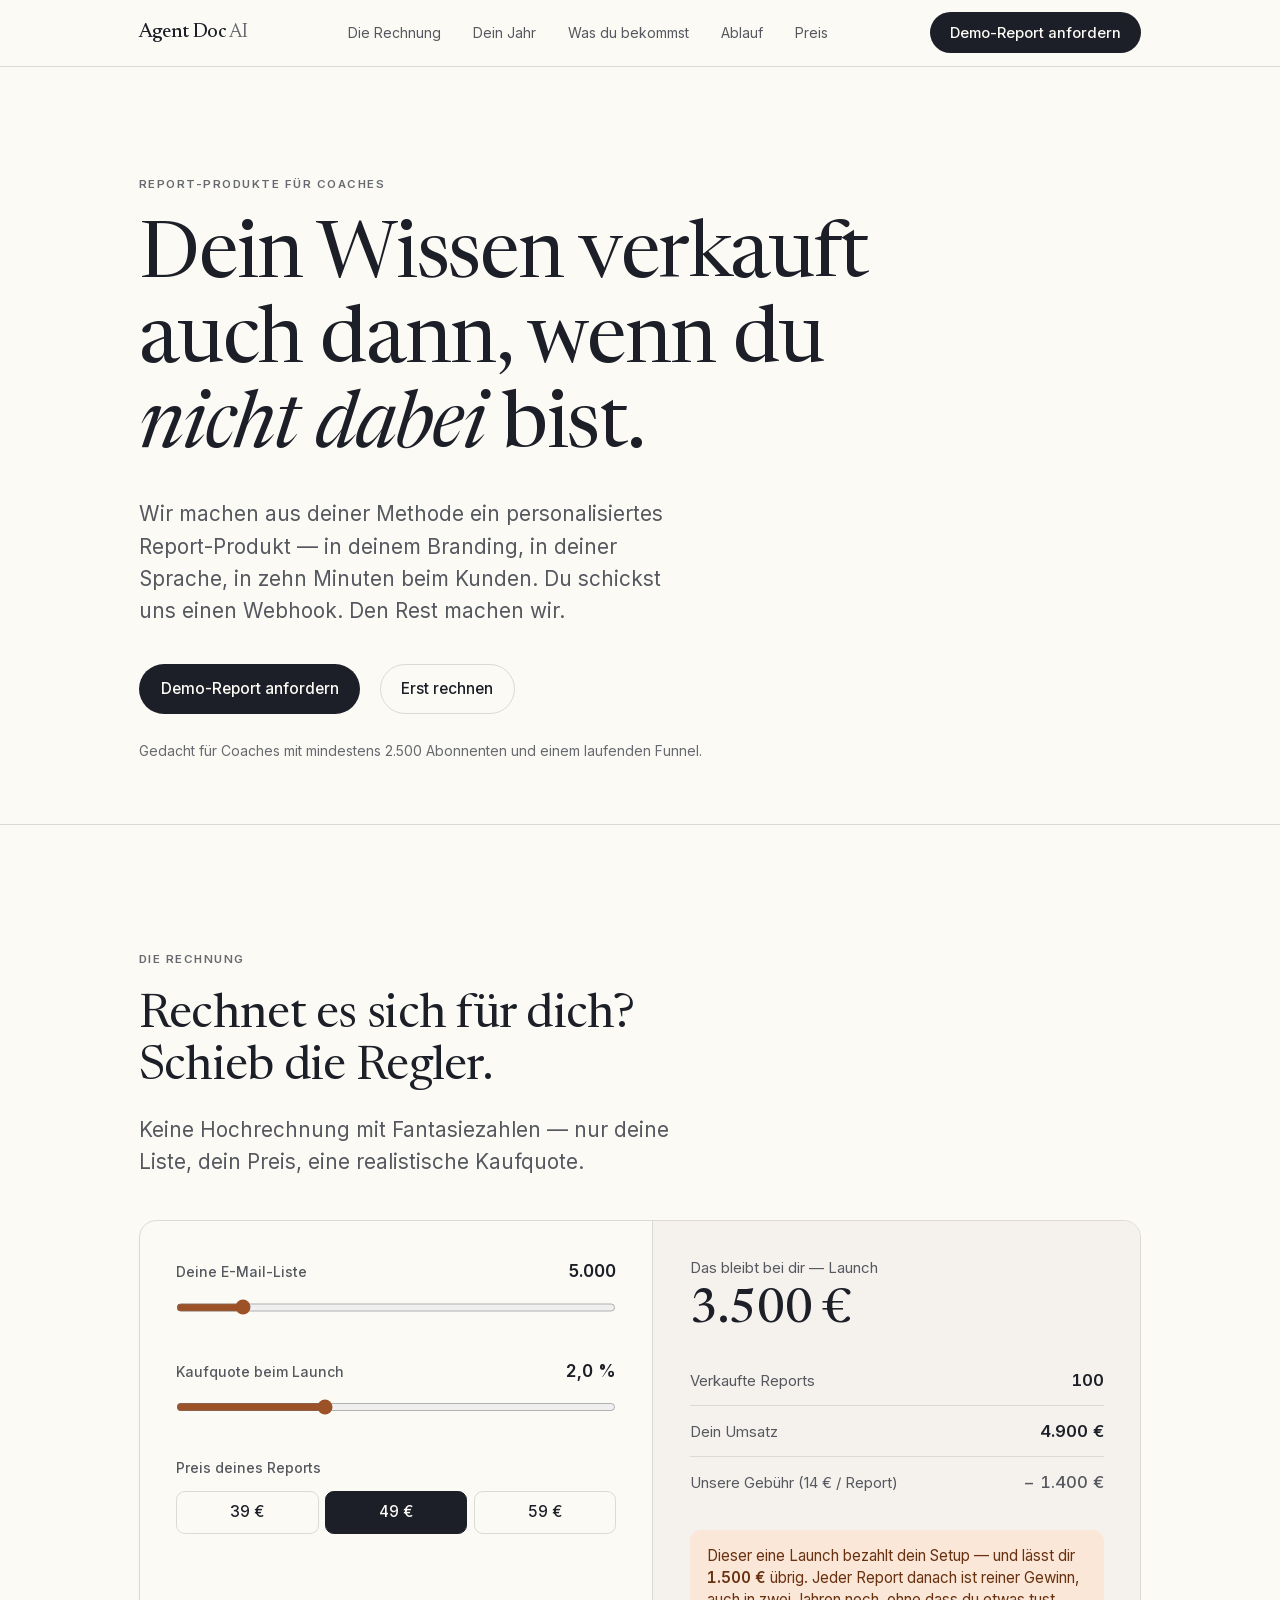
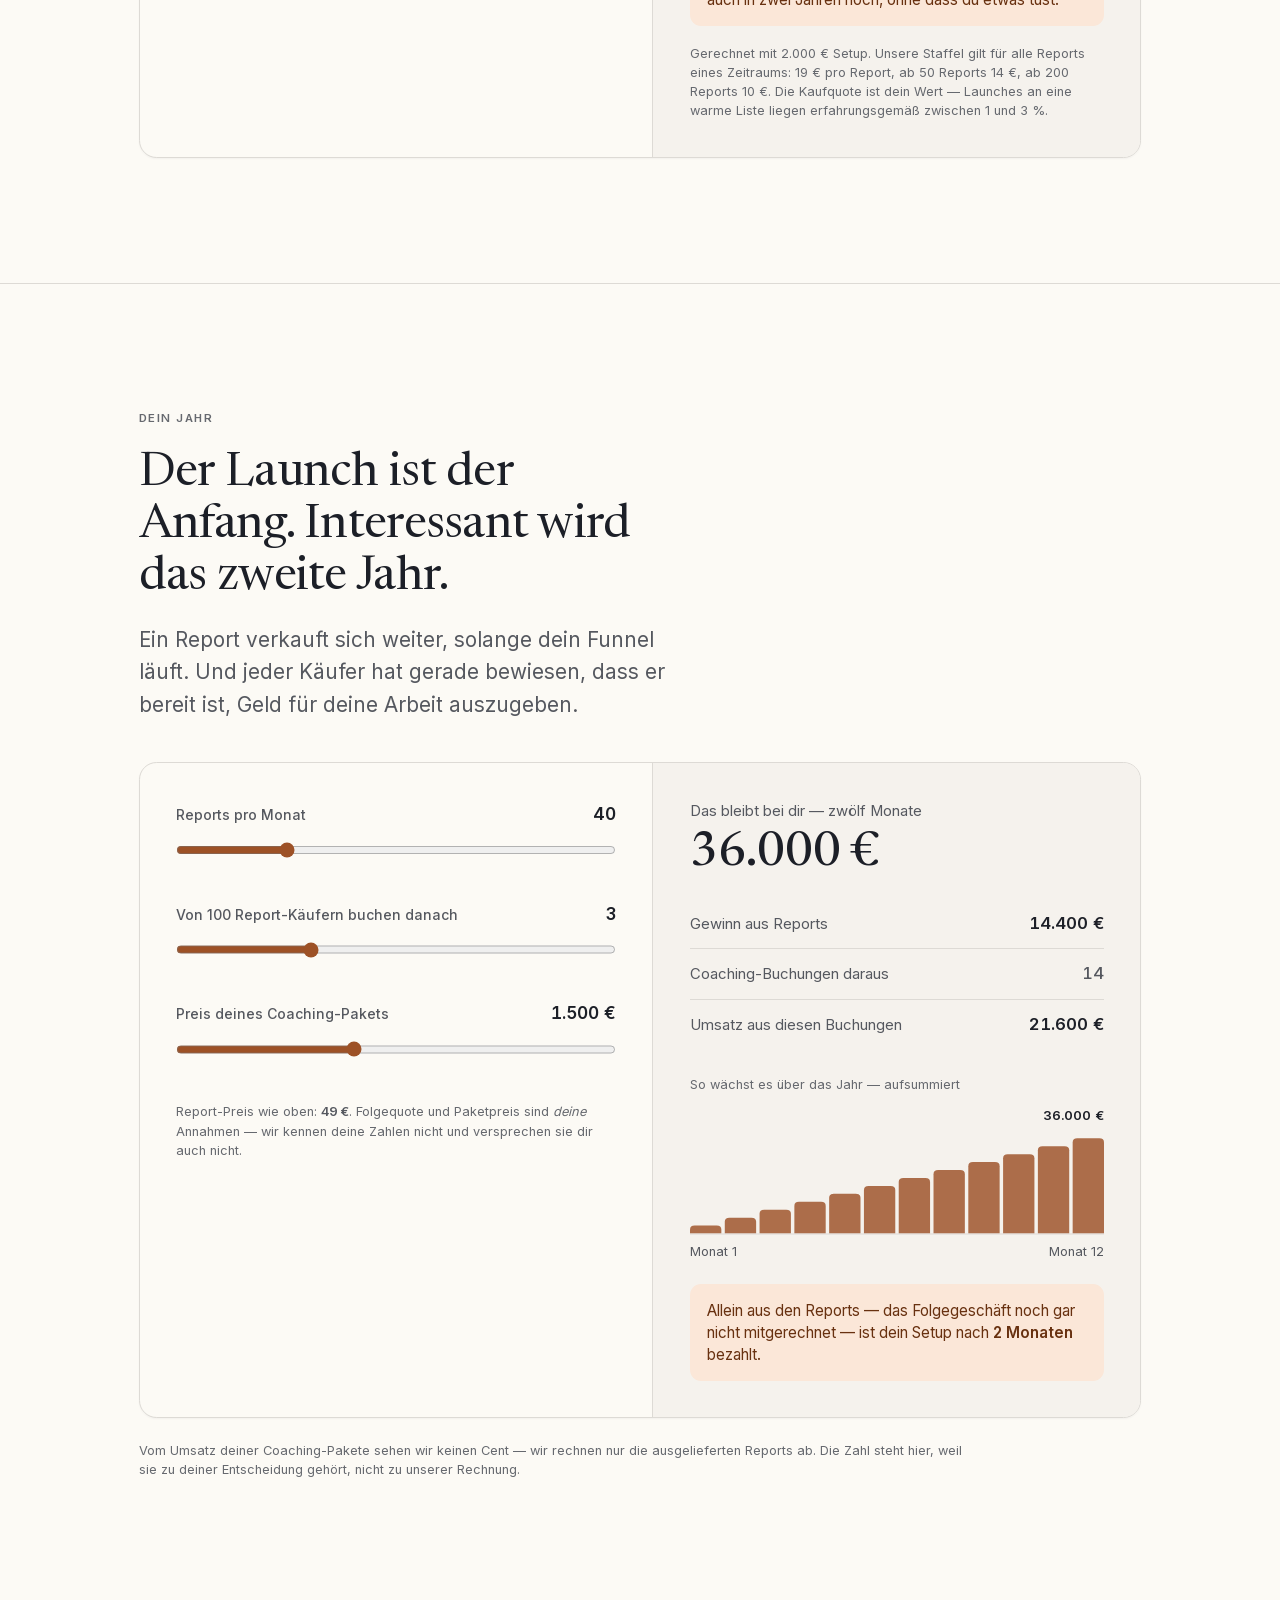
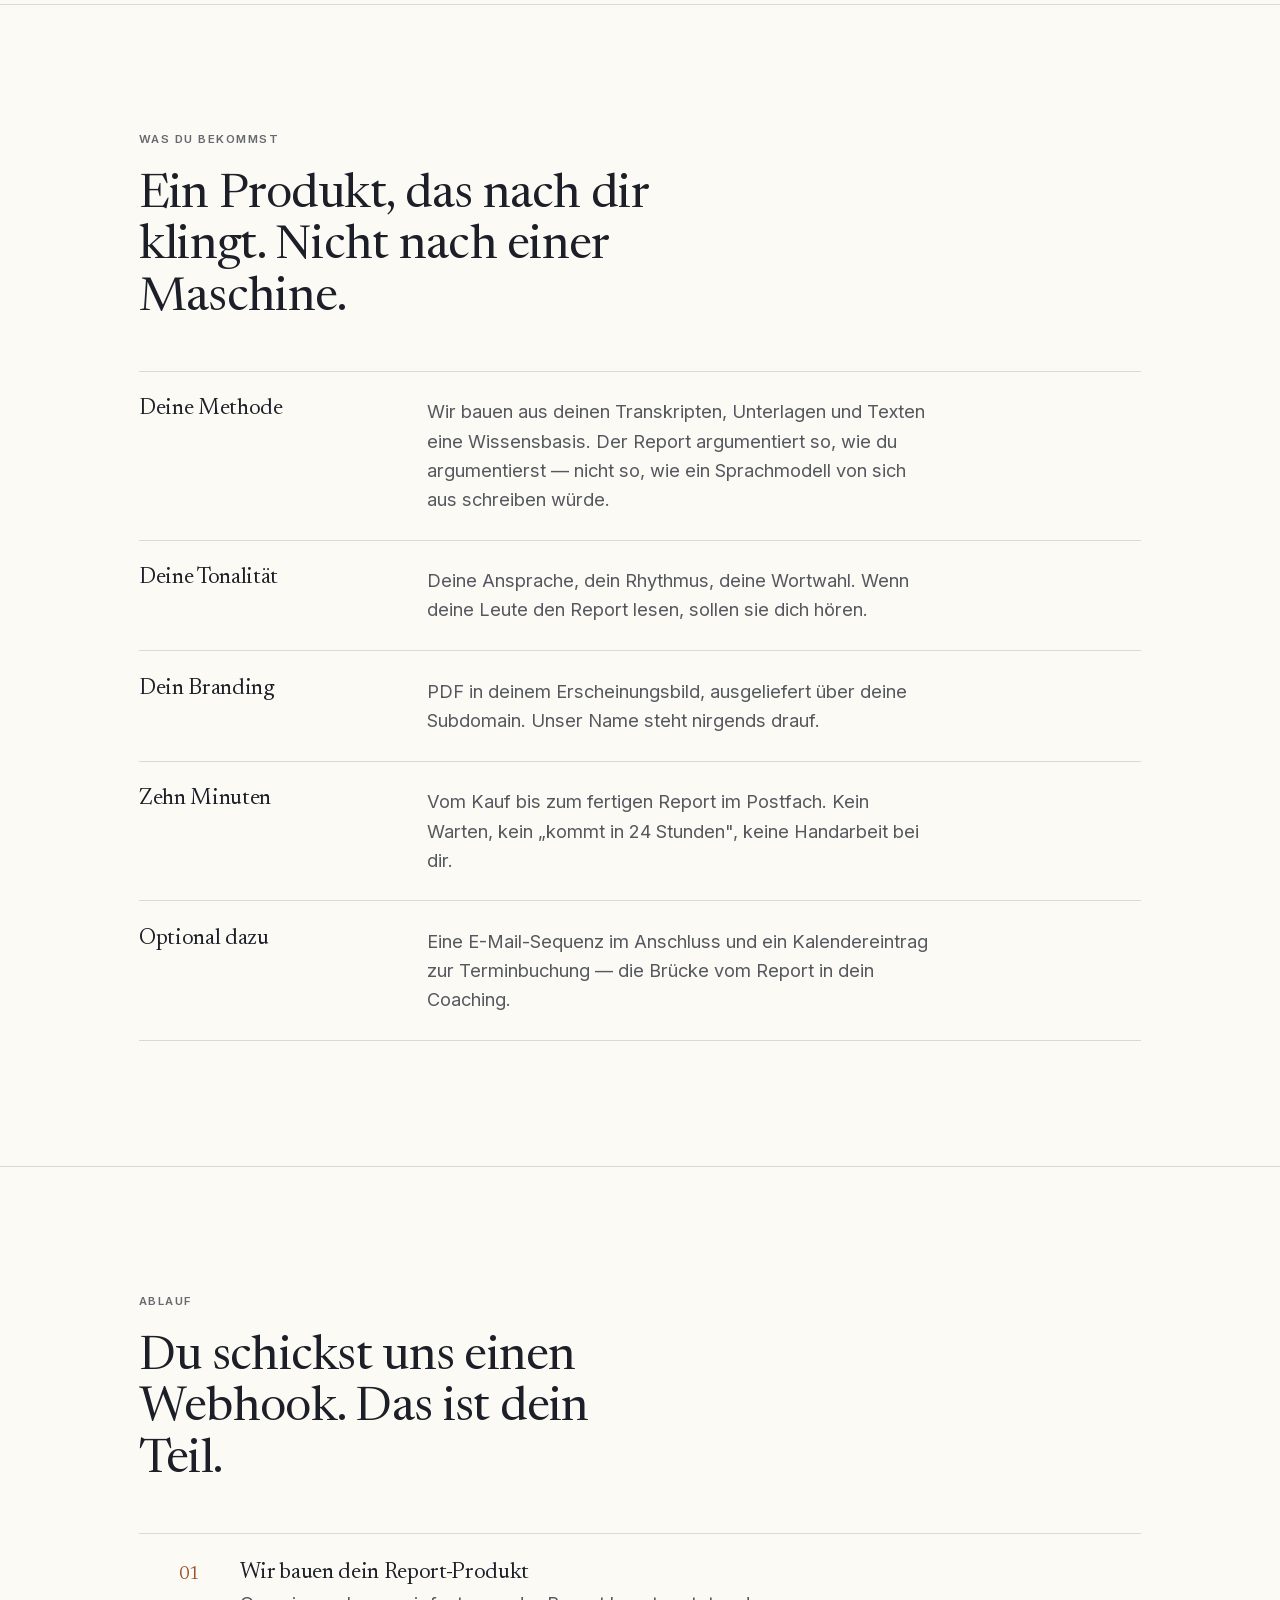
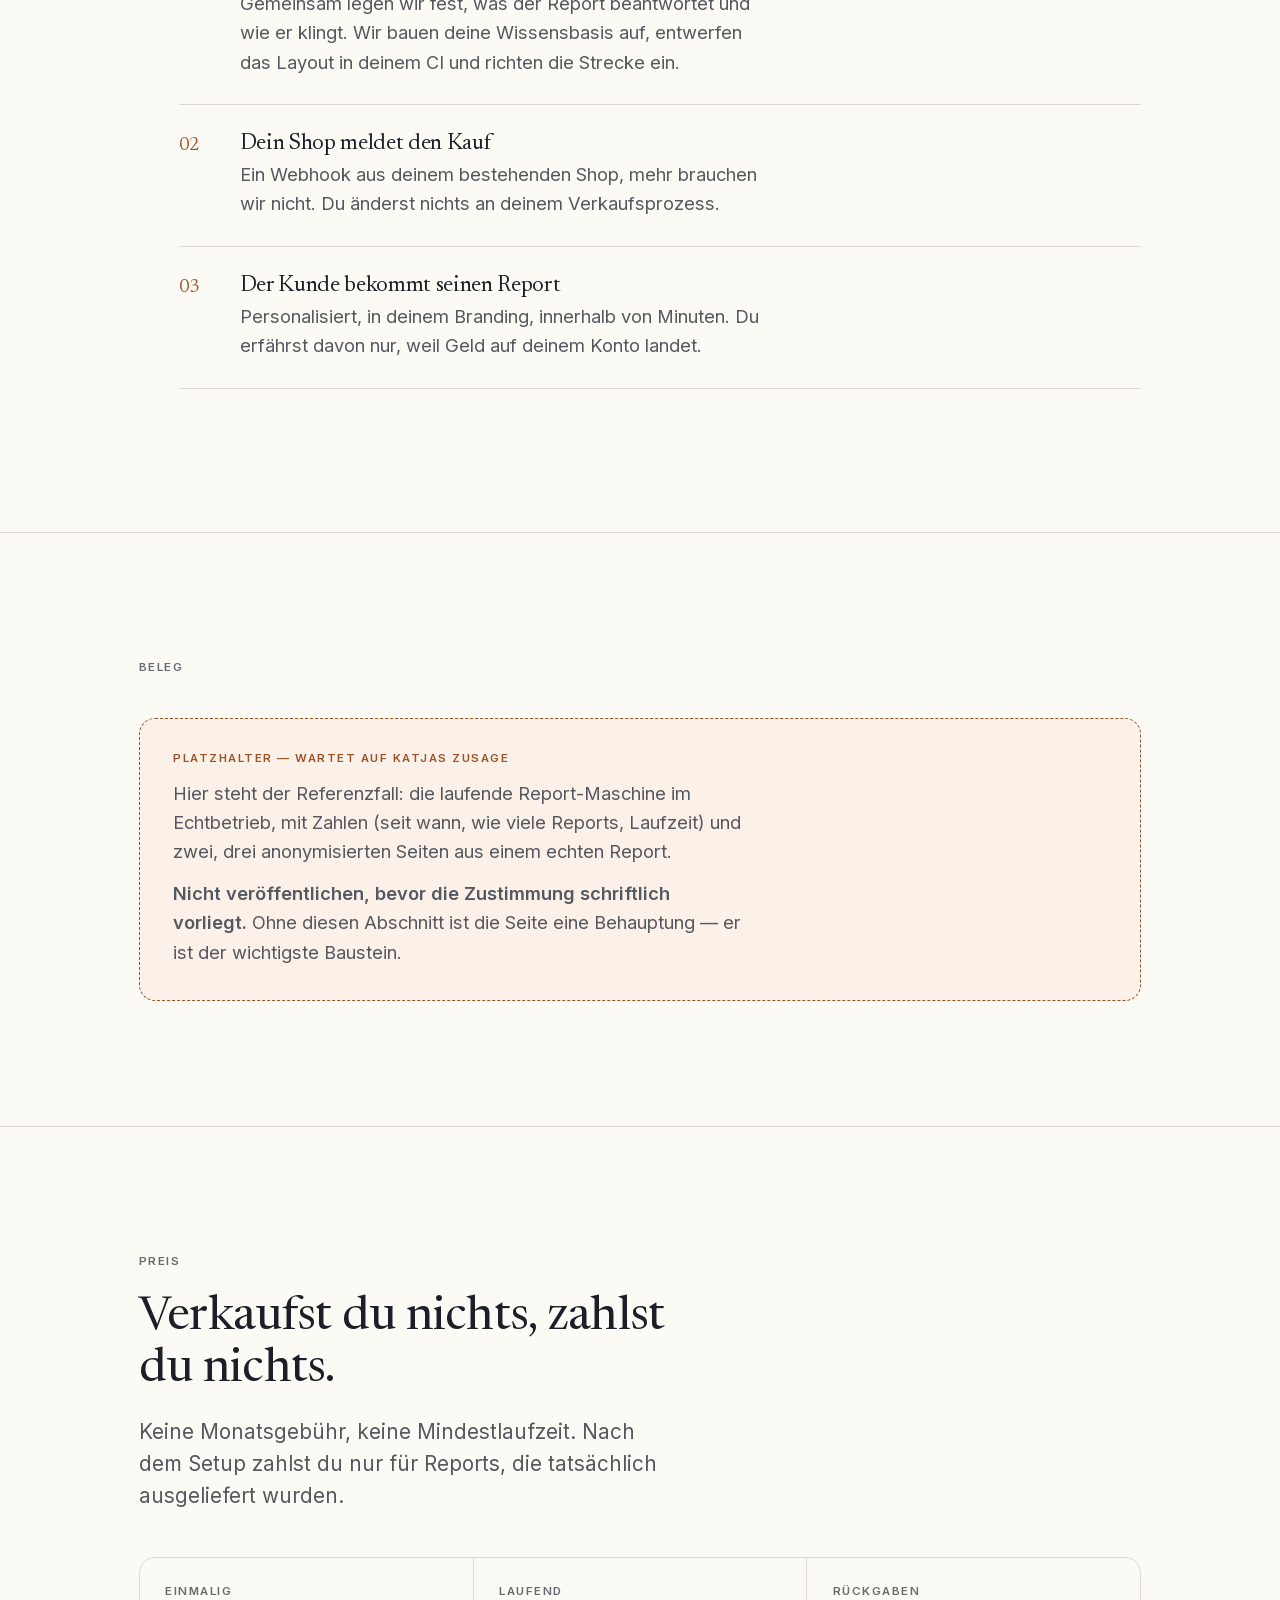
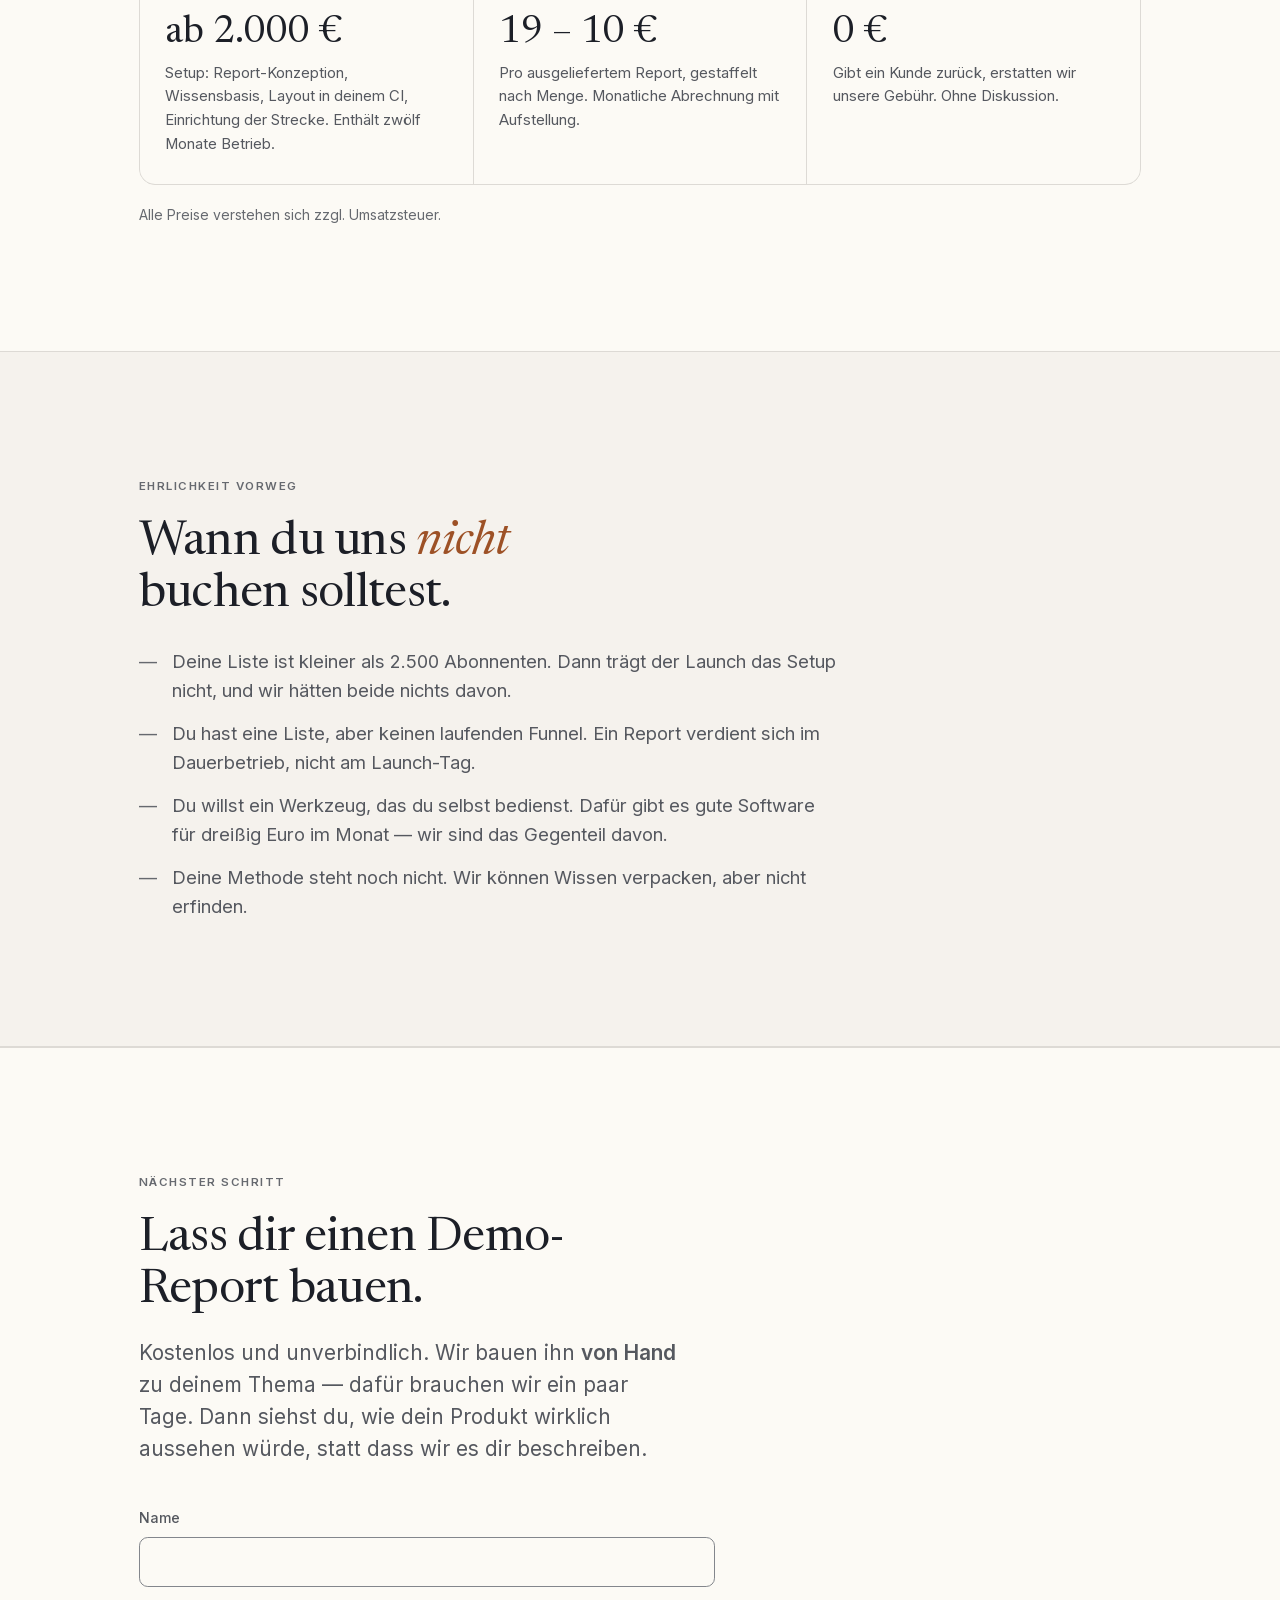
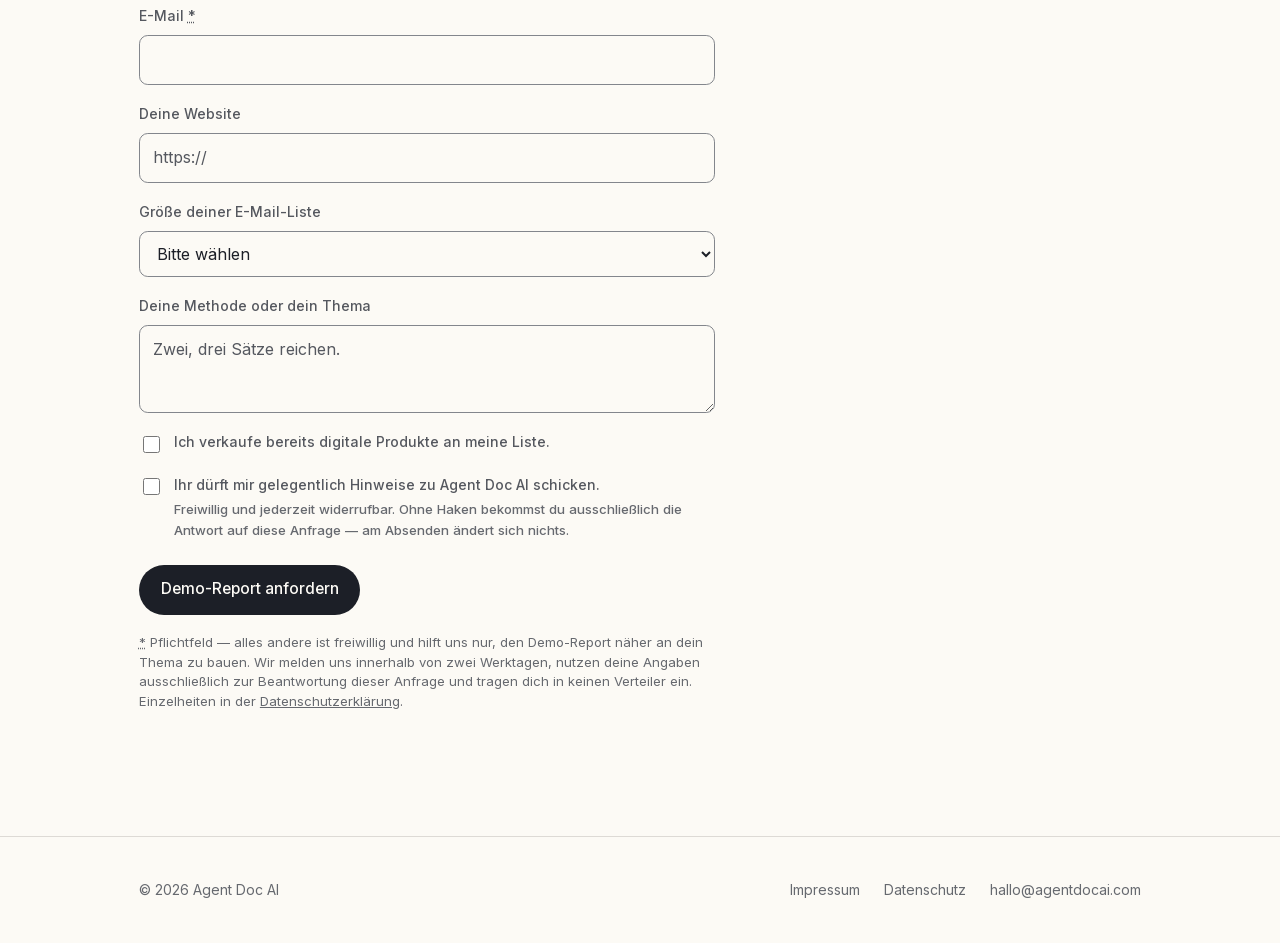
==== commit 0e33ccc5: "feat: Formular an GoHighLevel anbinden - Annahmestelle auf dem VPS (Node, ohne Abhängigkeiten): prüf" ====
--- a/index.html
+++ b/index.html
@@ -335,8 +335,9 @@
       <p class="eyebrow">Nächster Schritt</p>
       <h2 style="font-size:var(--text-h2);max-width:18ch">Lass dir einen Demo-Report bauen.</h2>
       <p class="lead measure" style="margin-top:1.2rem">
-        Kostenlos und unverbindlich. Wir bauen ihn zu deinem Thema, damit du siehst,
-        wie dein Produkt aussehen würde — statt dass wir es dir beschreiben.
+        Kostenlos und unverbindlich. Wir bauen ihn <strong>von Hand</strong> zu deinem Thema —
+        dafür brauchen wir ein paar Tage. Dann siehst du, wie dein Produkt wirklich aussehen
+        würde, statt dass wir es dir beschreiben.
       </p>
 
       <form class="form" id="demo-form" novalidate>
@@ -372,6 +373,18 @@
           <input type="checkbox" name="verkauft" value="ja">
           <span>Ich verkaufe bereits digitale Produkte an meine Liste.</span>
         </label>
+        <label class="form__check">
+          <input type="checkbox" name="werbung" value="ja">
+          <span>Ihr dürft mir gelegentlich Hinweise zu Agent Doc AI schicken.
+            <span class="form__hint">Freiwillig und jederzeit widerrufbar. Ohne Haken bekommst
+            du ausschließlich die Antwort auf diese Anfrage — am Absenden ändert sich nichts.</span>
+          </span>
+        </label>
+        <div class="form__trap" aria-hidden="true">
+          <label for="f-firma">Firma</label>
+          <input type="text" id="f-firma" name="firma" tabindex="-1" autocomplete="off">
+        </div>
+        <p class="form__error" id="form-err" role="alert"></p>
         <button class="btn btn--primary" type="submit">Demo-Report anfordern</button>
         <p class="form__note">
           <abbr title="Pflichtfeld">*</abbr> Pflichtfeld — alles andere ist freiwillig und hilft
--- a/page.css
+++ b/page.css
@@ -152,3 +152,8 @@
   display: flex; justify-content: space-between; margin: .35rem 0 0;
   font-size: .8rem; color: var(--ink-soft);
 }
+
+.form__hint { display: block; margin-top: .2rem; font-size: .82rem; color: var(--ink-faint); }
+
+.form__trap { position: absolute; left: -9999px; width: 1px; height: 1px; overflow: hidden; }
+.form button[disabled] { opacity: .6; cursor: progress; }
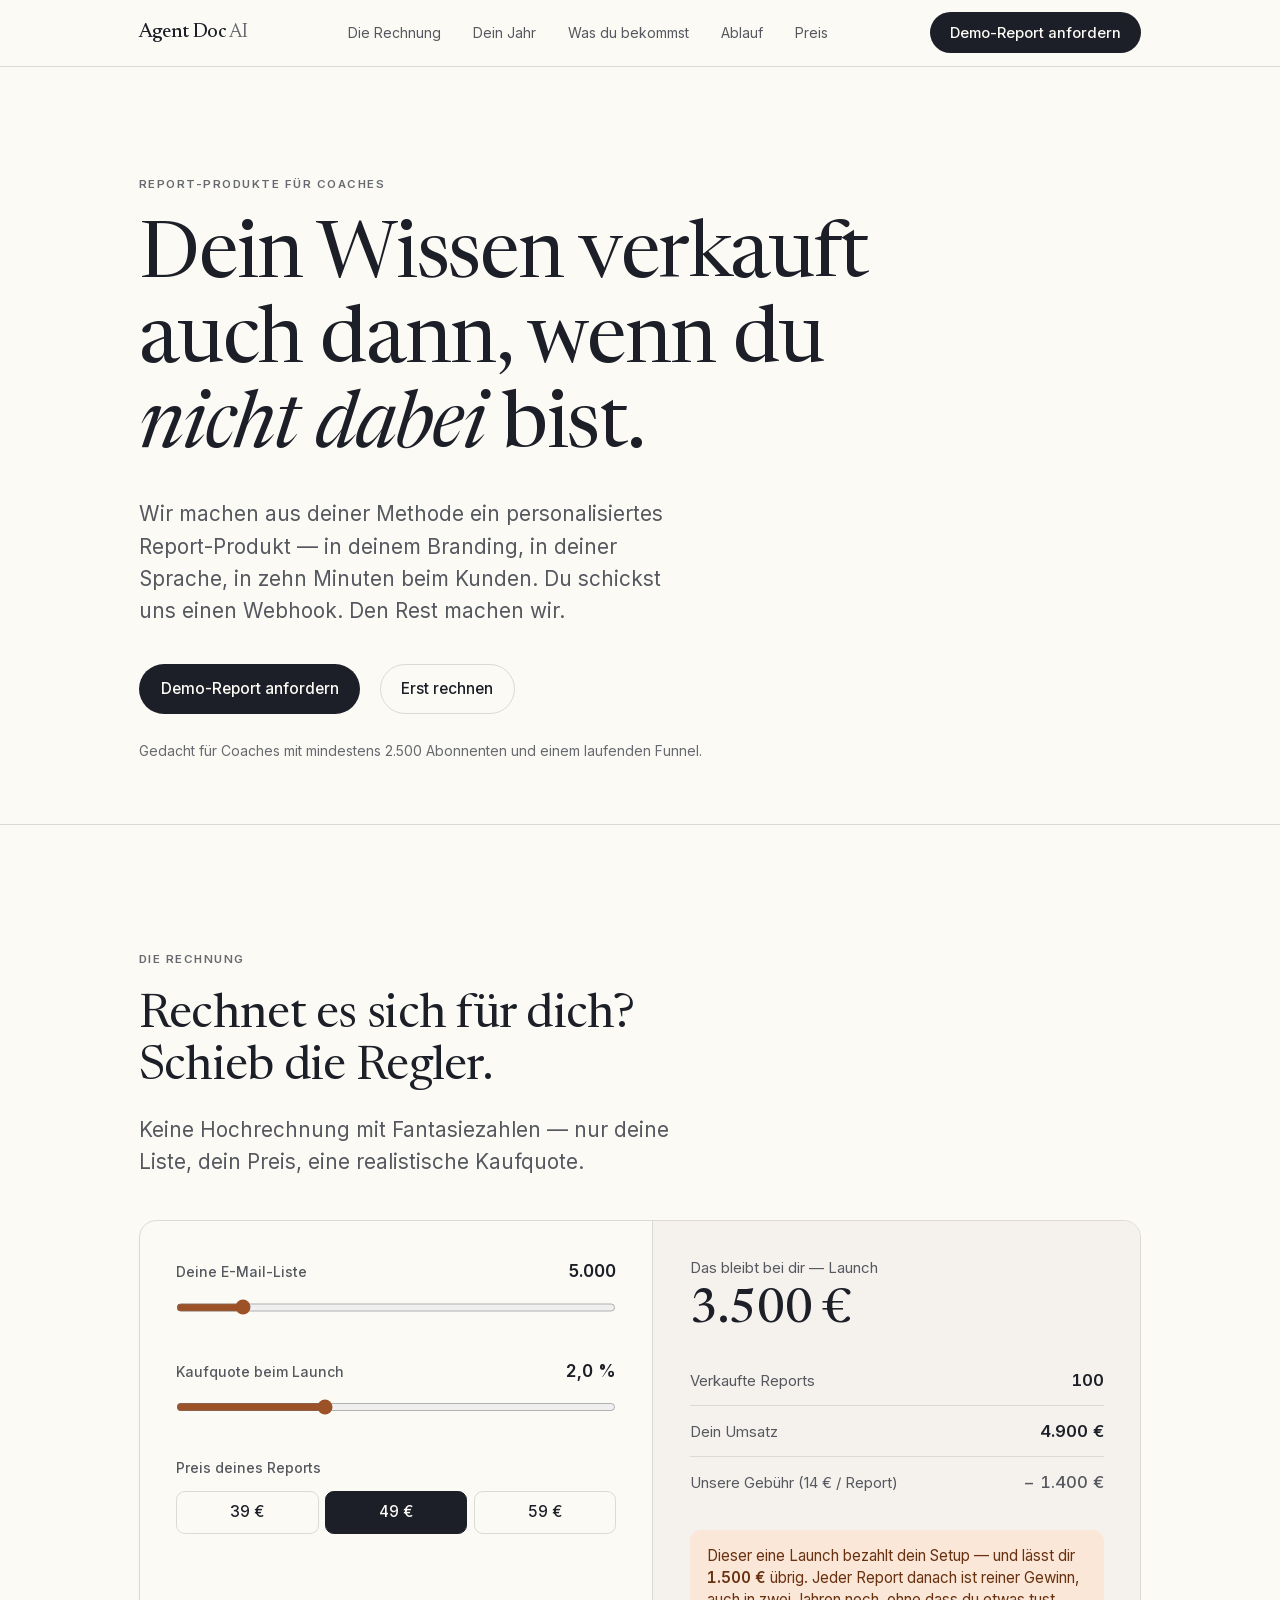
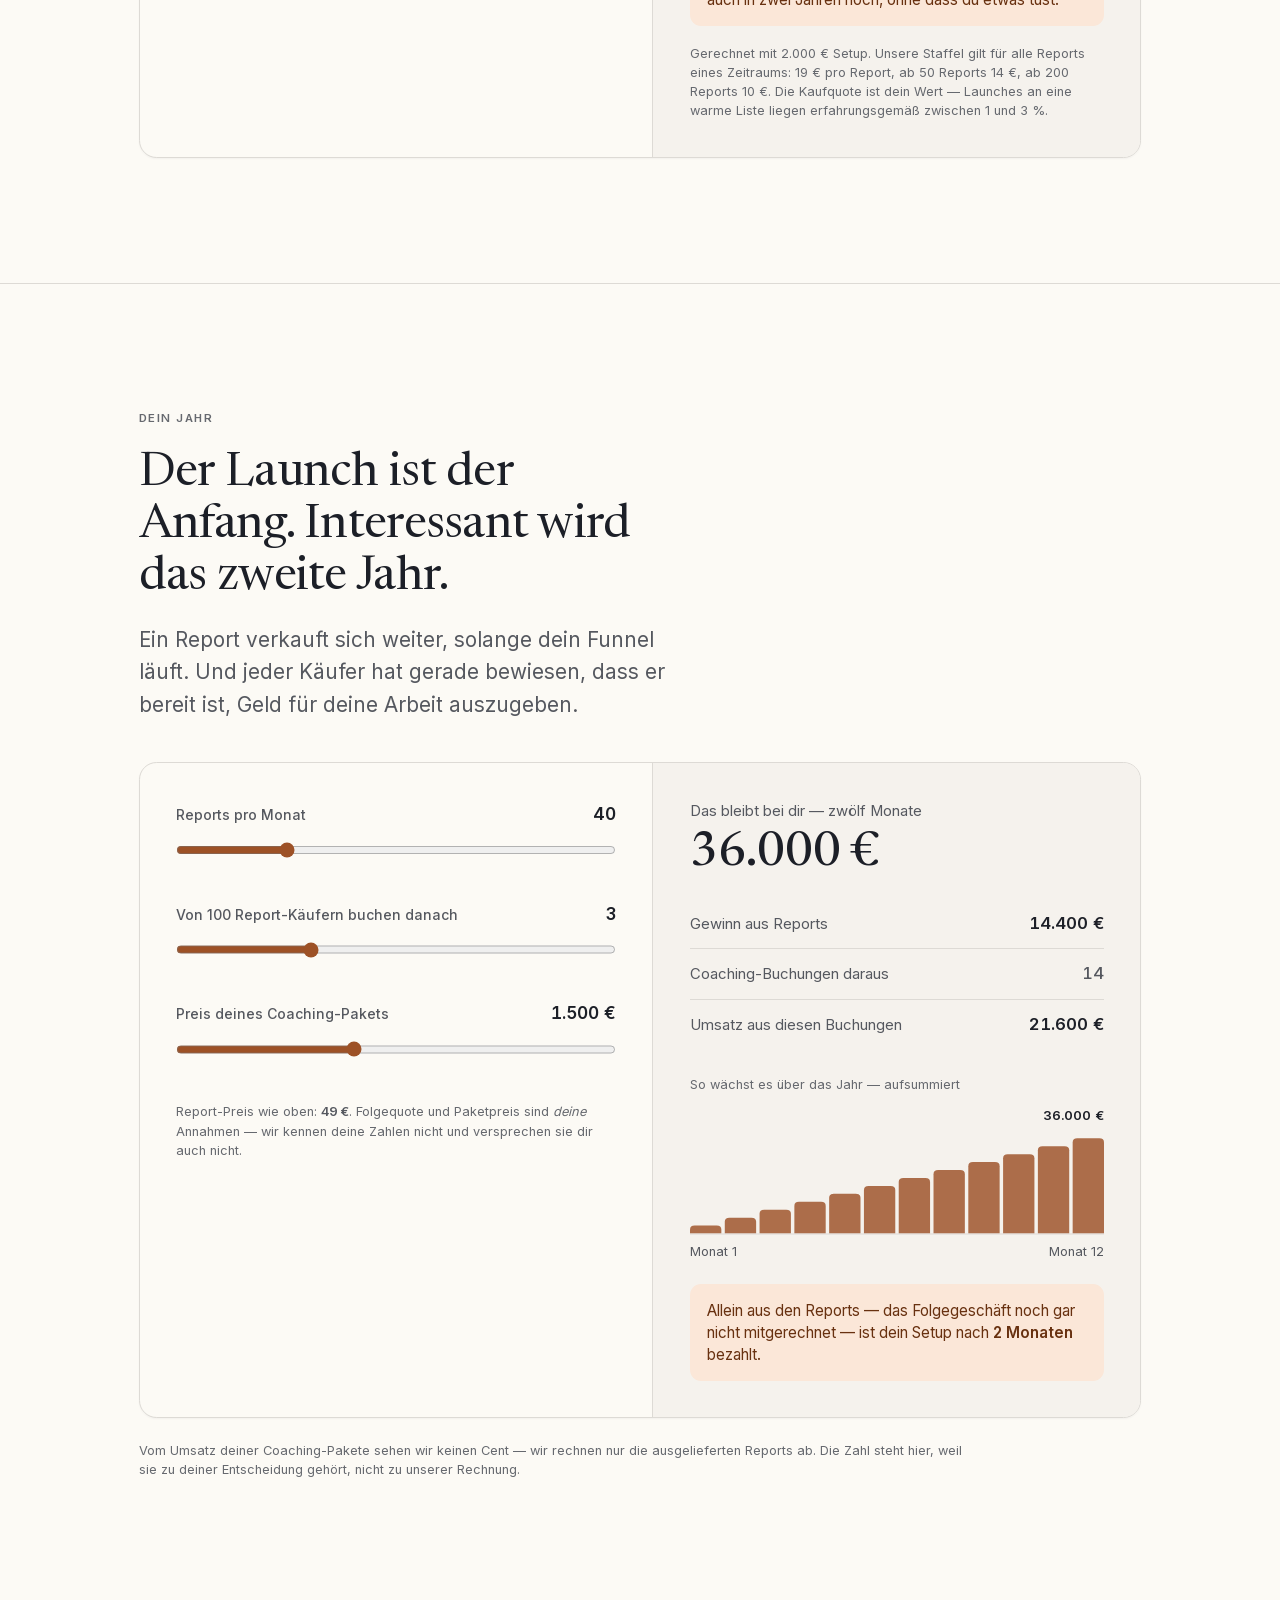
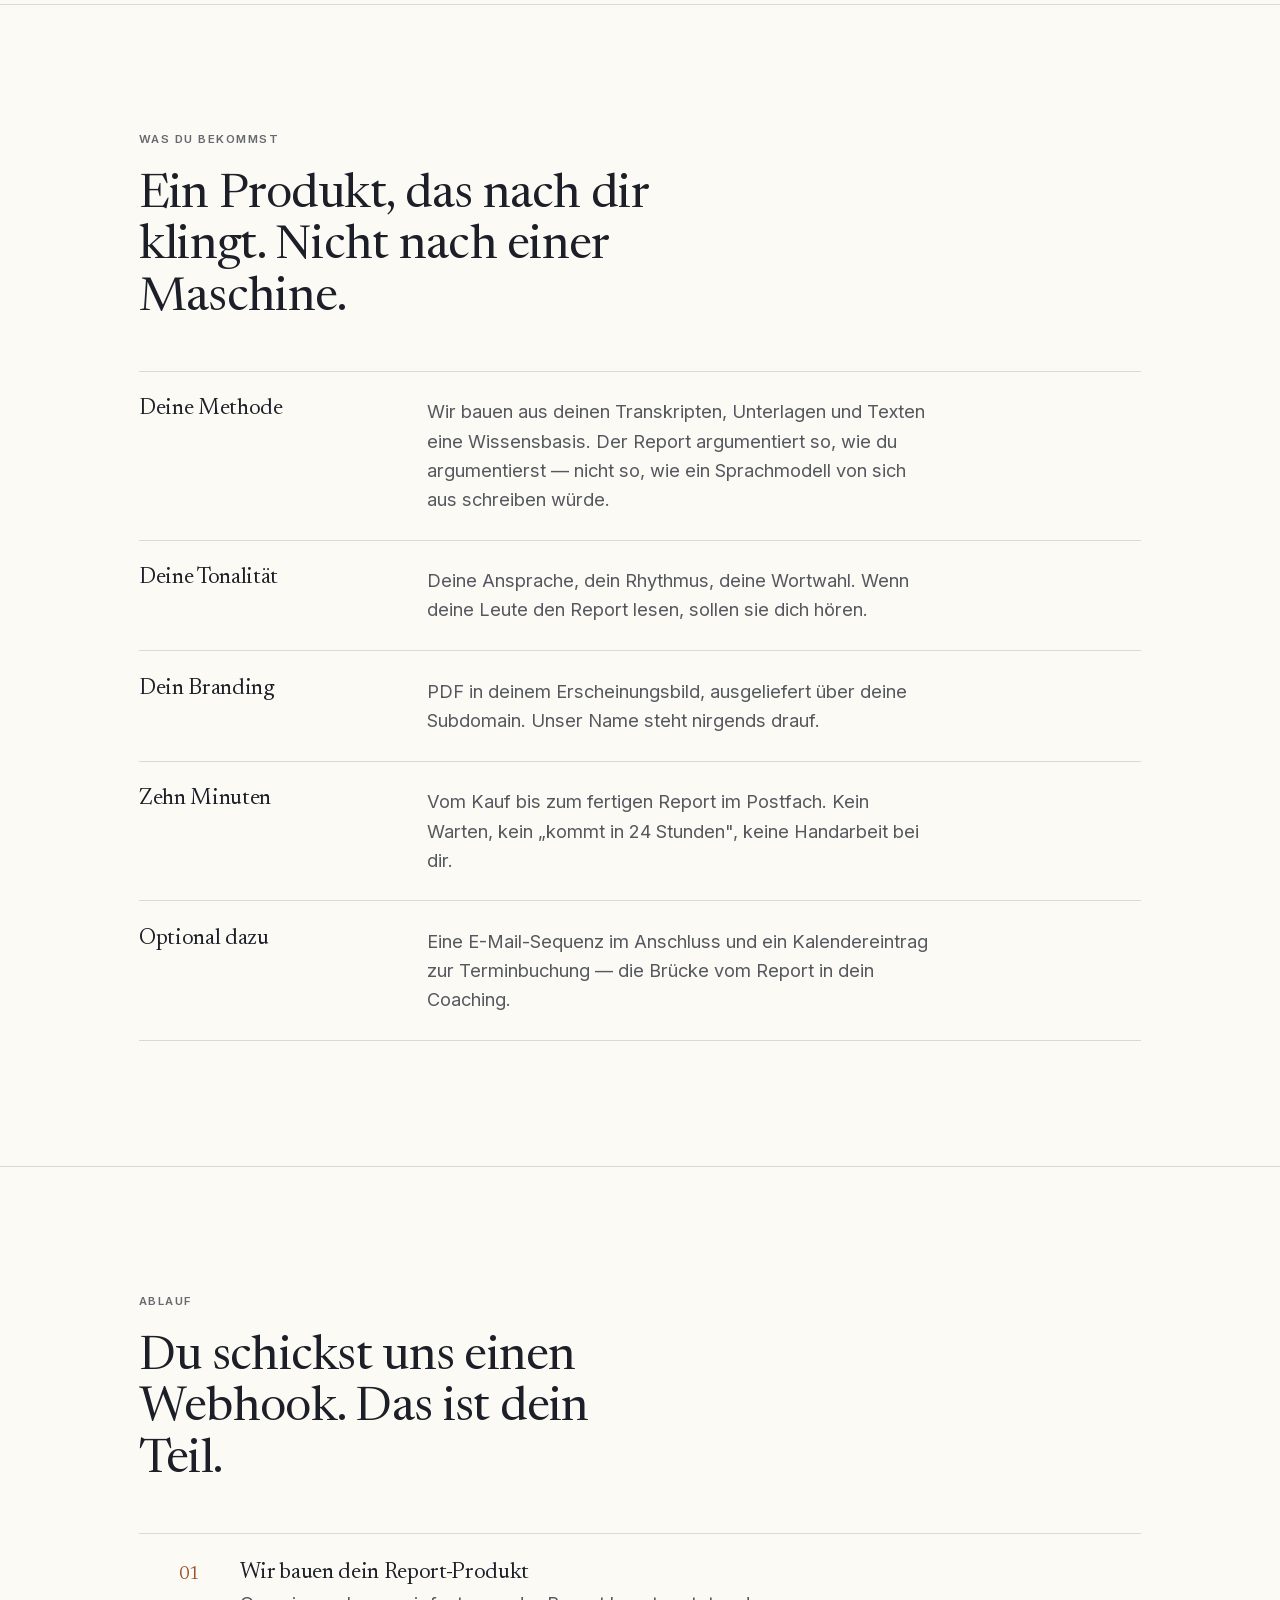
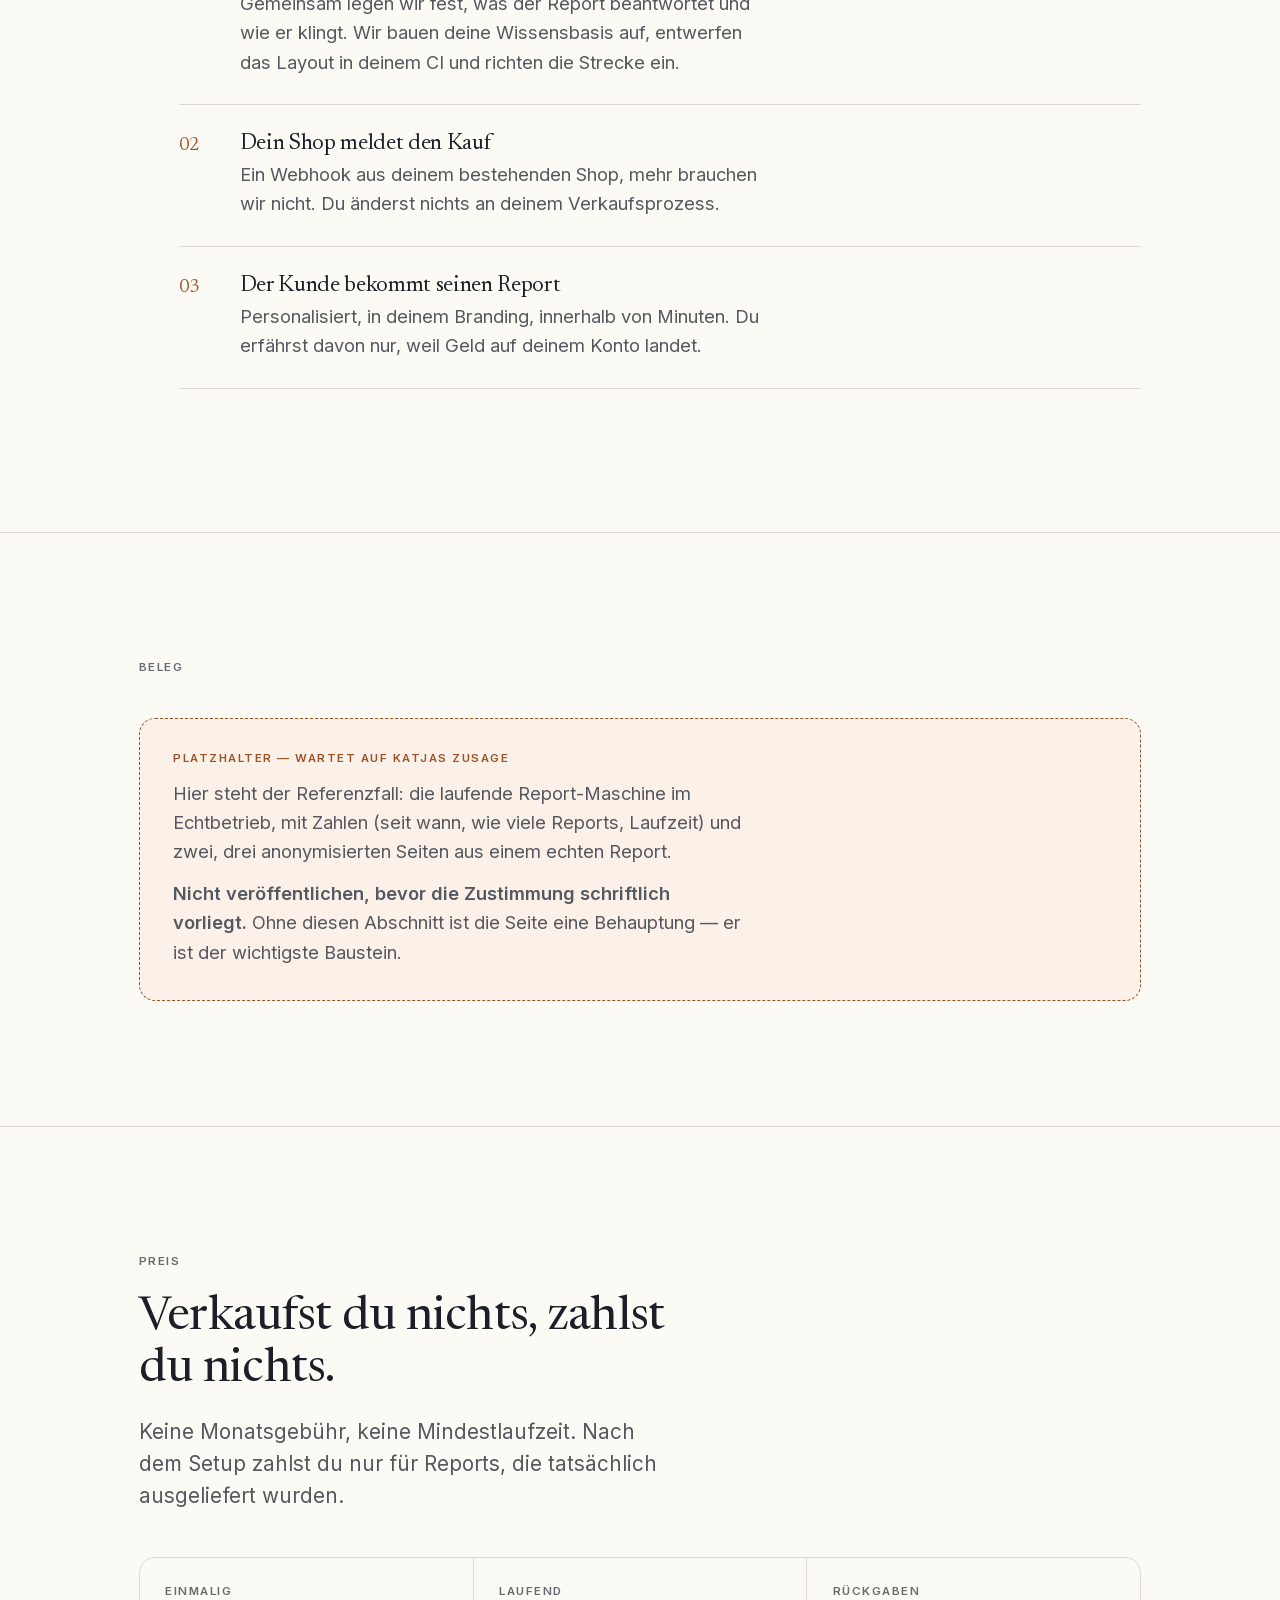
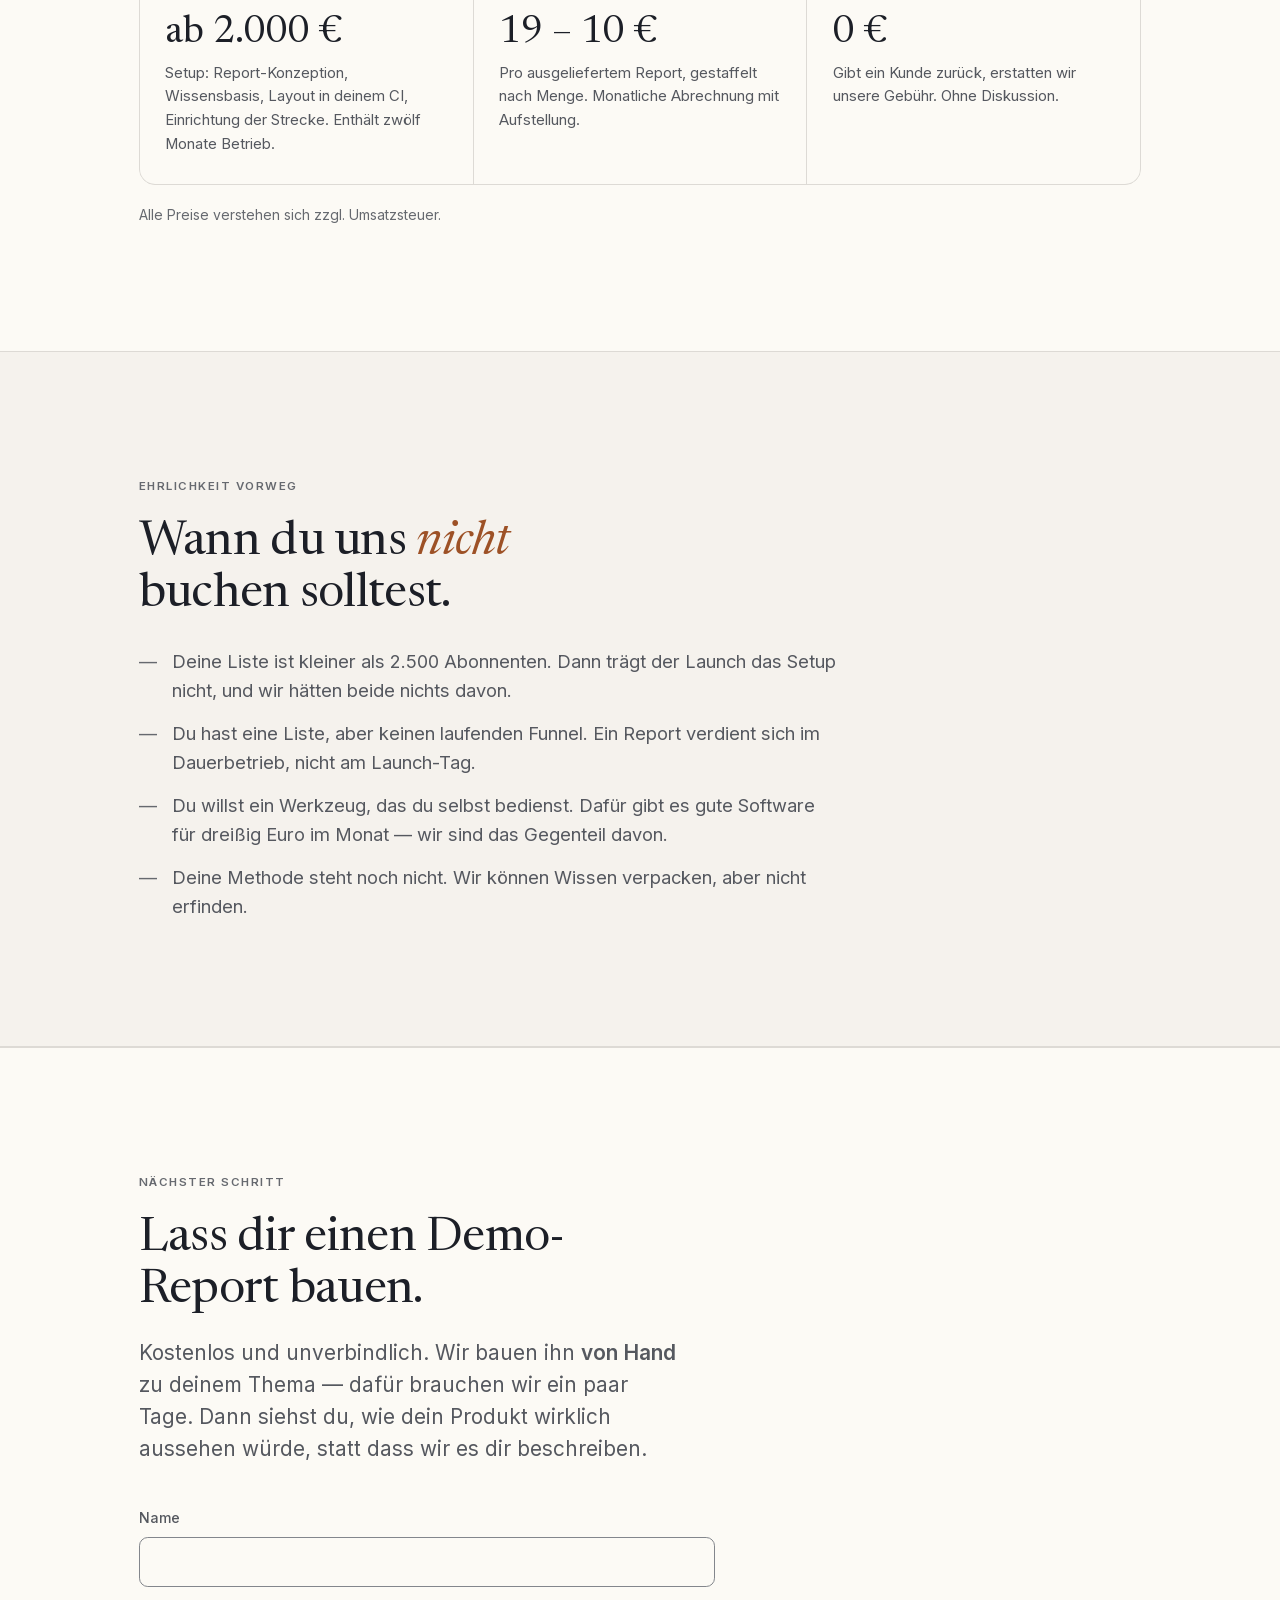
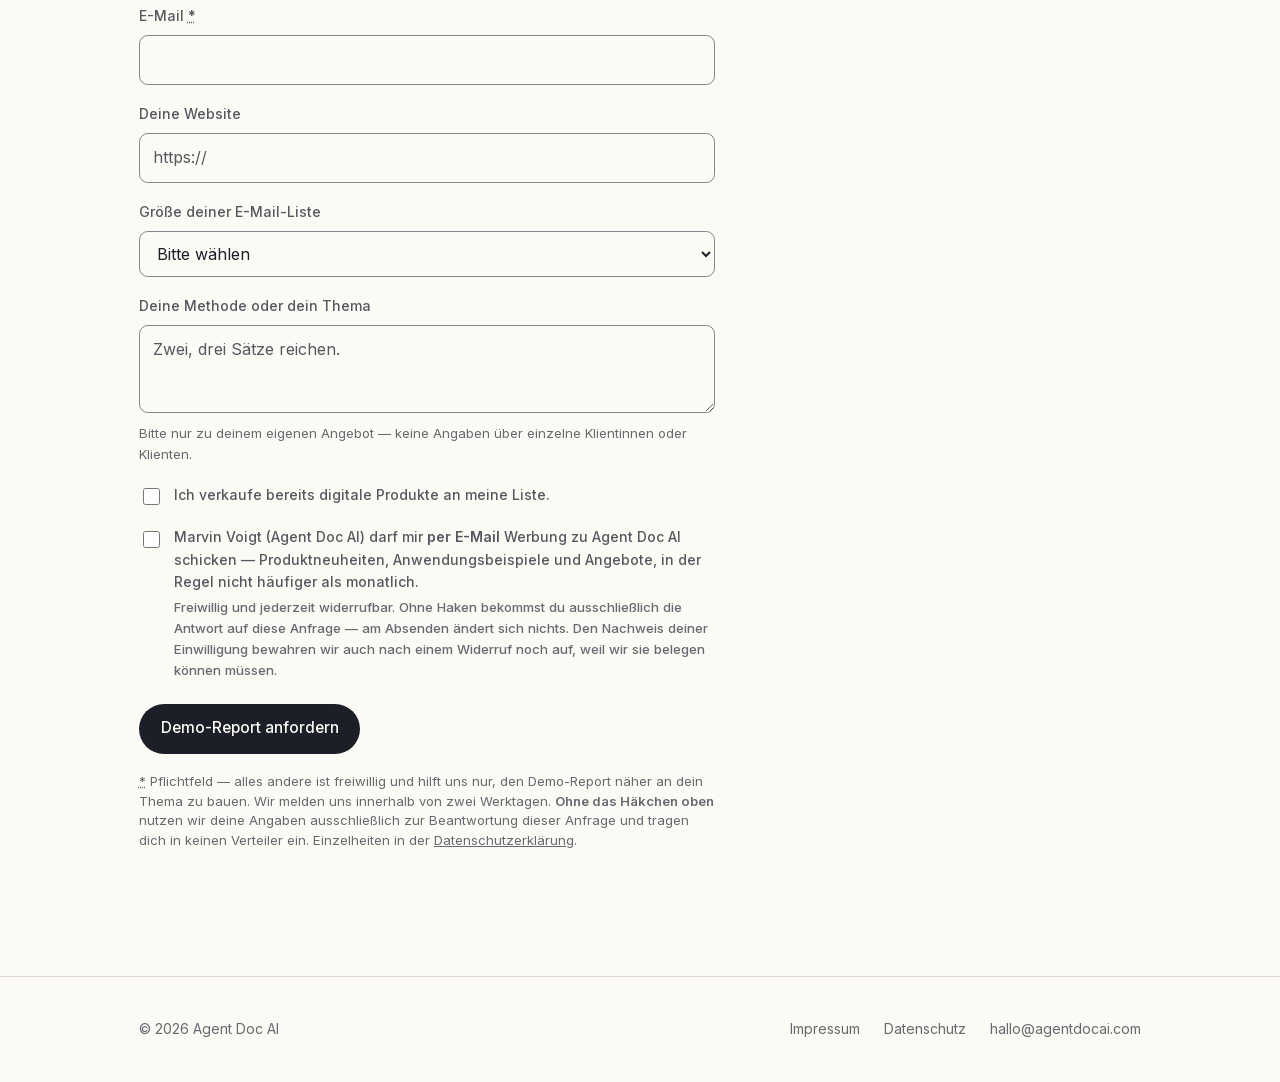
==== commit 7116d255: "fix: Rechtstexte nach dreifacher Prüfung überarbeitet Widerrufs-Lücke (das Schwerwiegendste): Die Fu" ====
--- a/index.html
+++ b/index.html
@@ -7,8 +7,8 @@
 <meta name="description" content="Wir machen aus der Methode von Coaches ein personalisiertes Report-Produkt: im eigenen Branding, in der eigenen Sprache, vollautomatisch ausgeliefert.">
 <link rel="preload" href="fonts/newsreader-normal.woff2" as="font" type="font/woff2" crossorigin>
 <link rel="preload" href="fonts/inter-normal.woff2" as="font" type="font/woff2" crossorigin>
-<link rel="stylesheet" href="base.css">
-<link rel="stylesheet" href="page.css">
+<link rel="stylesheet" href="base.css?v=fd297296">
+<link rel="stylesheet" href="page.css?v=6e675247">
 </head>
 <body>
 
@@ -367,7 +367,10 @@
         </div>
         <div class="form__row">
           <label for="f-thema">Deine Methode oder dein Thema</label>
-          <textarea id="f-thema" name="thema" placeholder="Zwei, drei Sätze reichen."></textarea>
+          <textarea id="f-thema" name="thema" placeholder="Zwei, drei Sätze reichen."
+                    aria-describedby="f-thema-hinweis"></textarea>
+          <p class="form__hint" id="f-thema-hinweis">Bitte nur zu deinem eigenen Angebot —
+            keine Angaben über einzelne Klientinnen oder Klienten.</p>
         </div>
         <label class="form__check">
           <input type="checkbox" name="verkauft" value="ja">
@@ -375,9 +378,13 @@
         </label>
         <label class="form__check">
           <input type="checkbox" name="werbung" value="ja">
-          <span>Ihr dürft mir gelegentlich Hinweise zu Agent Doc AI schicken.
+          <span>Marvin Voigt (Agent Doc AI) darf mir <strong>per E-Mail</strong> Werbung zu
+            Agent Doc AI schicken — Produktneuheiten, Anwendungsbeispiele und Angebote,
+            in der Regel nicht häufiger als monatlich.
             <span class="form__hint">Freiwillig und jederzeit widerrufbar. Ohne Haken bekommst
-            du ausschließlich die Antwort auf diese Anfrage — am Absenden ändert sich nichts.</span>
+            du ausschließlich die Antwort auf diese Anfrage — am Absenden ändert sich nichts.
+            Den Nachweis deiner Einwilligung bewahren wir auch nach einem Widerruf noch auf,
+            weil wir sie belegen können müssen.</span>
           </span>
         </label>
         <div class="form__trap" aria-hidden="true">
@@ -389,8 +396,9 @@
         <p class="form__note">
           <abbr title="Pflichtfeld">*</abbr> Pflichtfeld — alles andere ist freiwillig und hilft
           uns nur, den Demo-Report näher an dein Thema zu bauen. Wir melden uns innerhalb von
-          zwei Werktagen, nutzen deine Angaben ausschließlich zur Beantwortung dieser Anfrage
-          und tragen dich in keinen Verteiler ein. Einzelheiten in der
+          zwei Werktagen. <strong>Ohne das Häkchen oben</strong> nutzen wir deine Angaben
+          ausschließlich zur Beantwortung dieser Anfrage und tragen dich in keinen Verteiler
+          ein. Einzelheiten in der
           <a href="datenschutz.html">Datenschutzerklärung</a>.
         </p>
       </form>
@@ -416,7 +424,7 @@
   </div>
 </footer>
 
-<script src="app.js" defer></script>
+<script src="app.js?v=3d04bc13" defer></script>
 
 </body>
 </html>
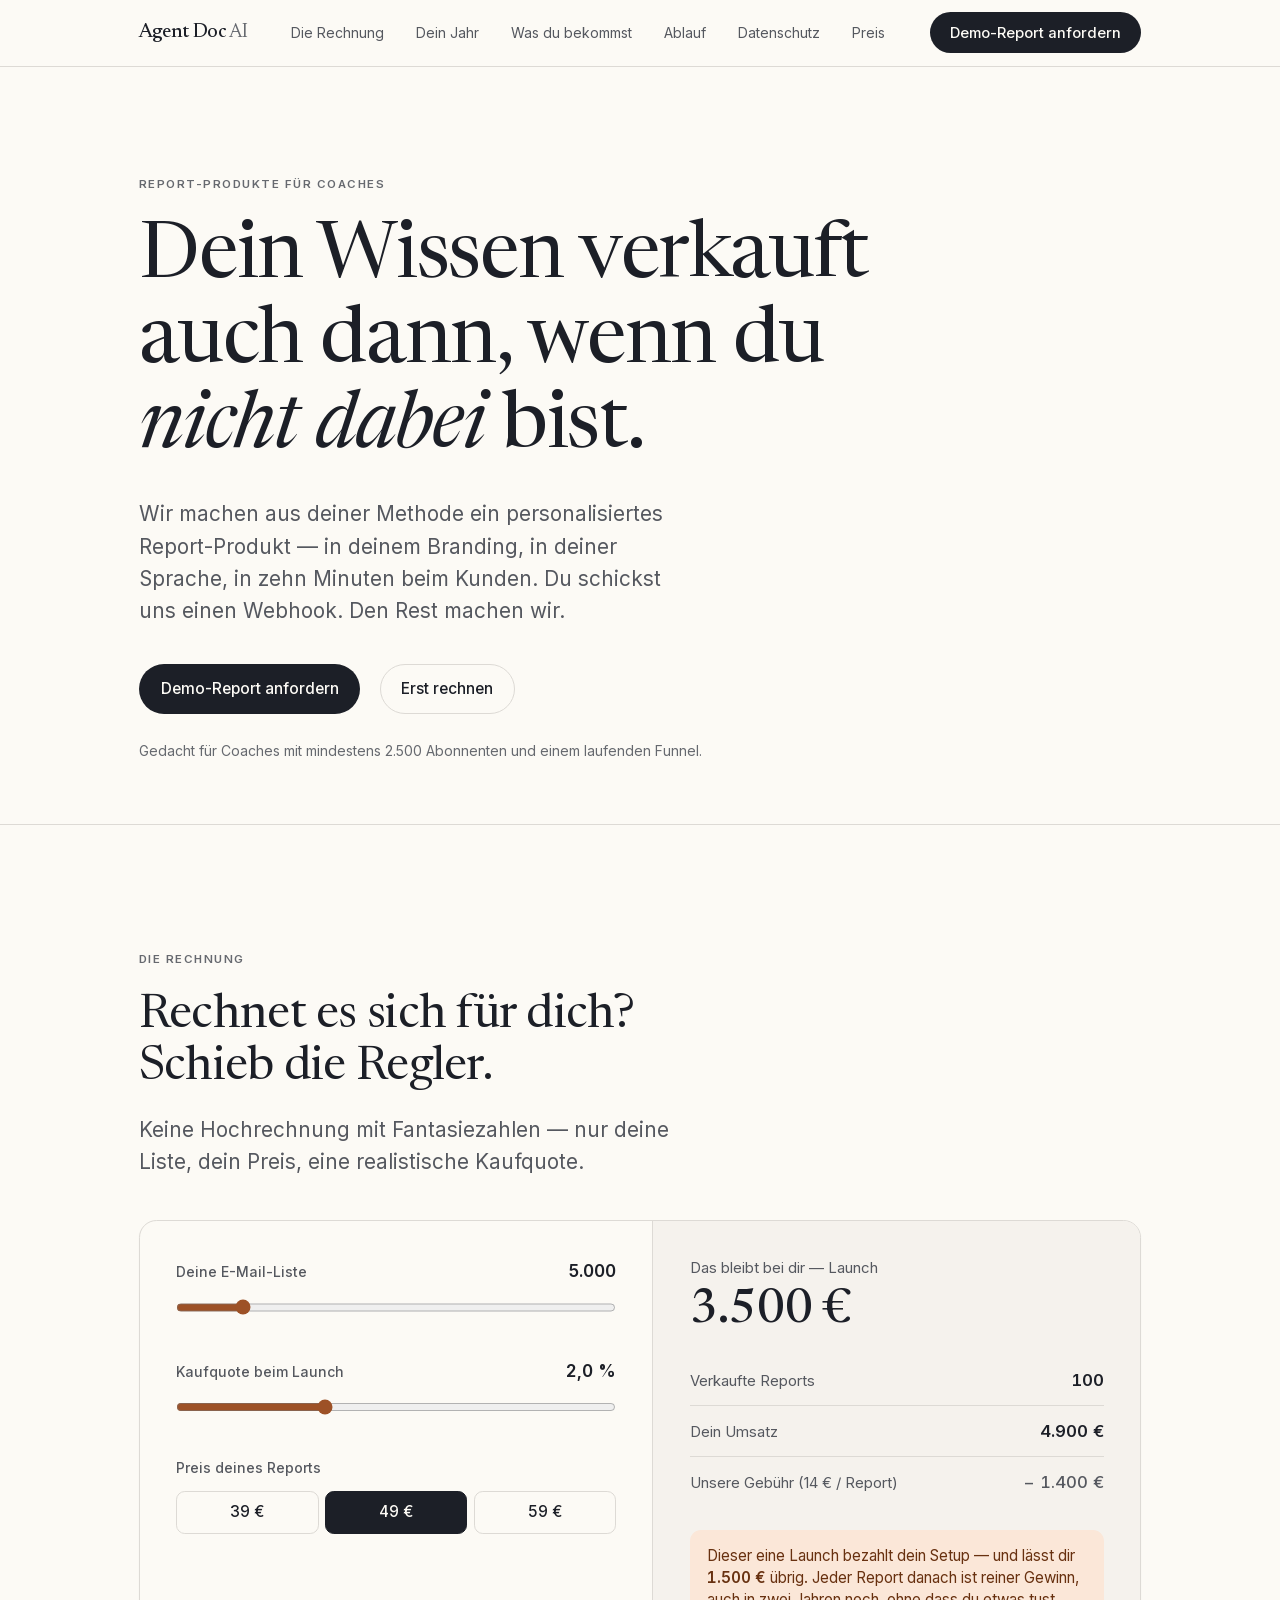
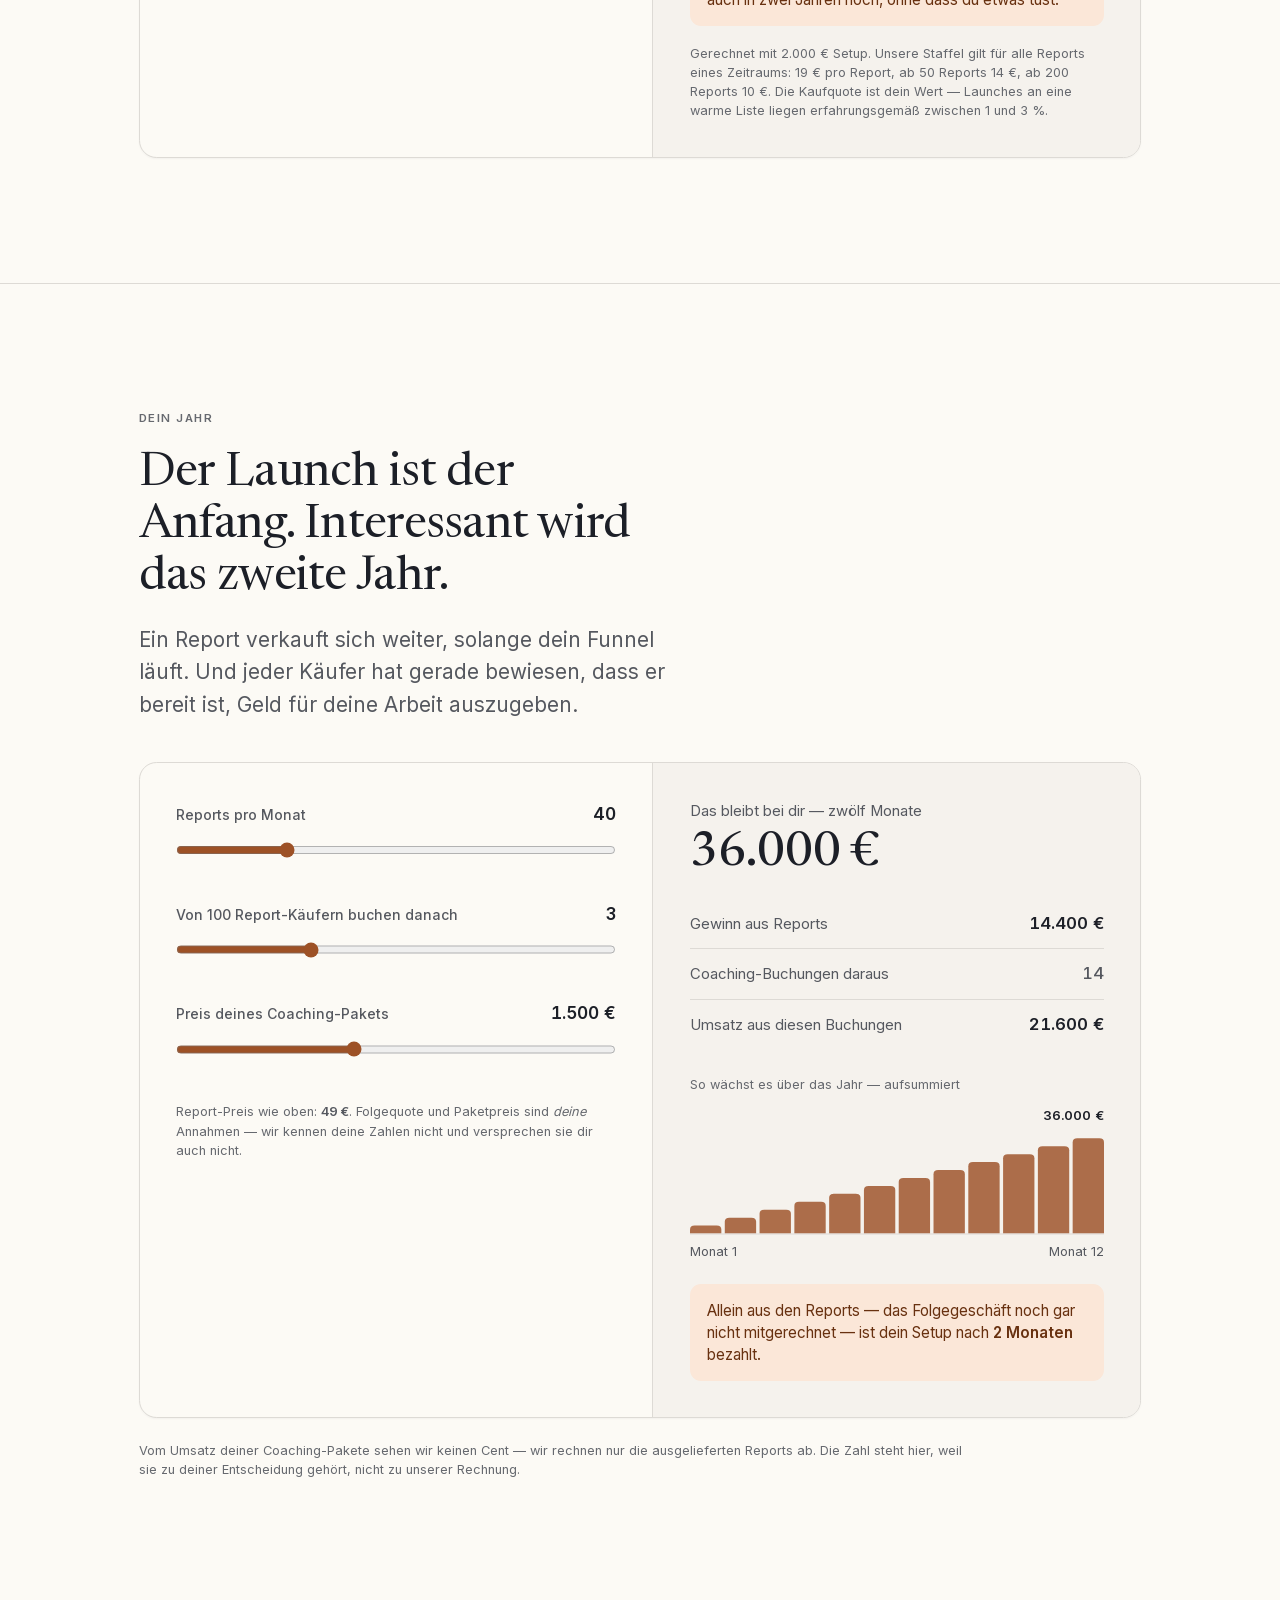
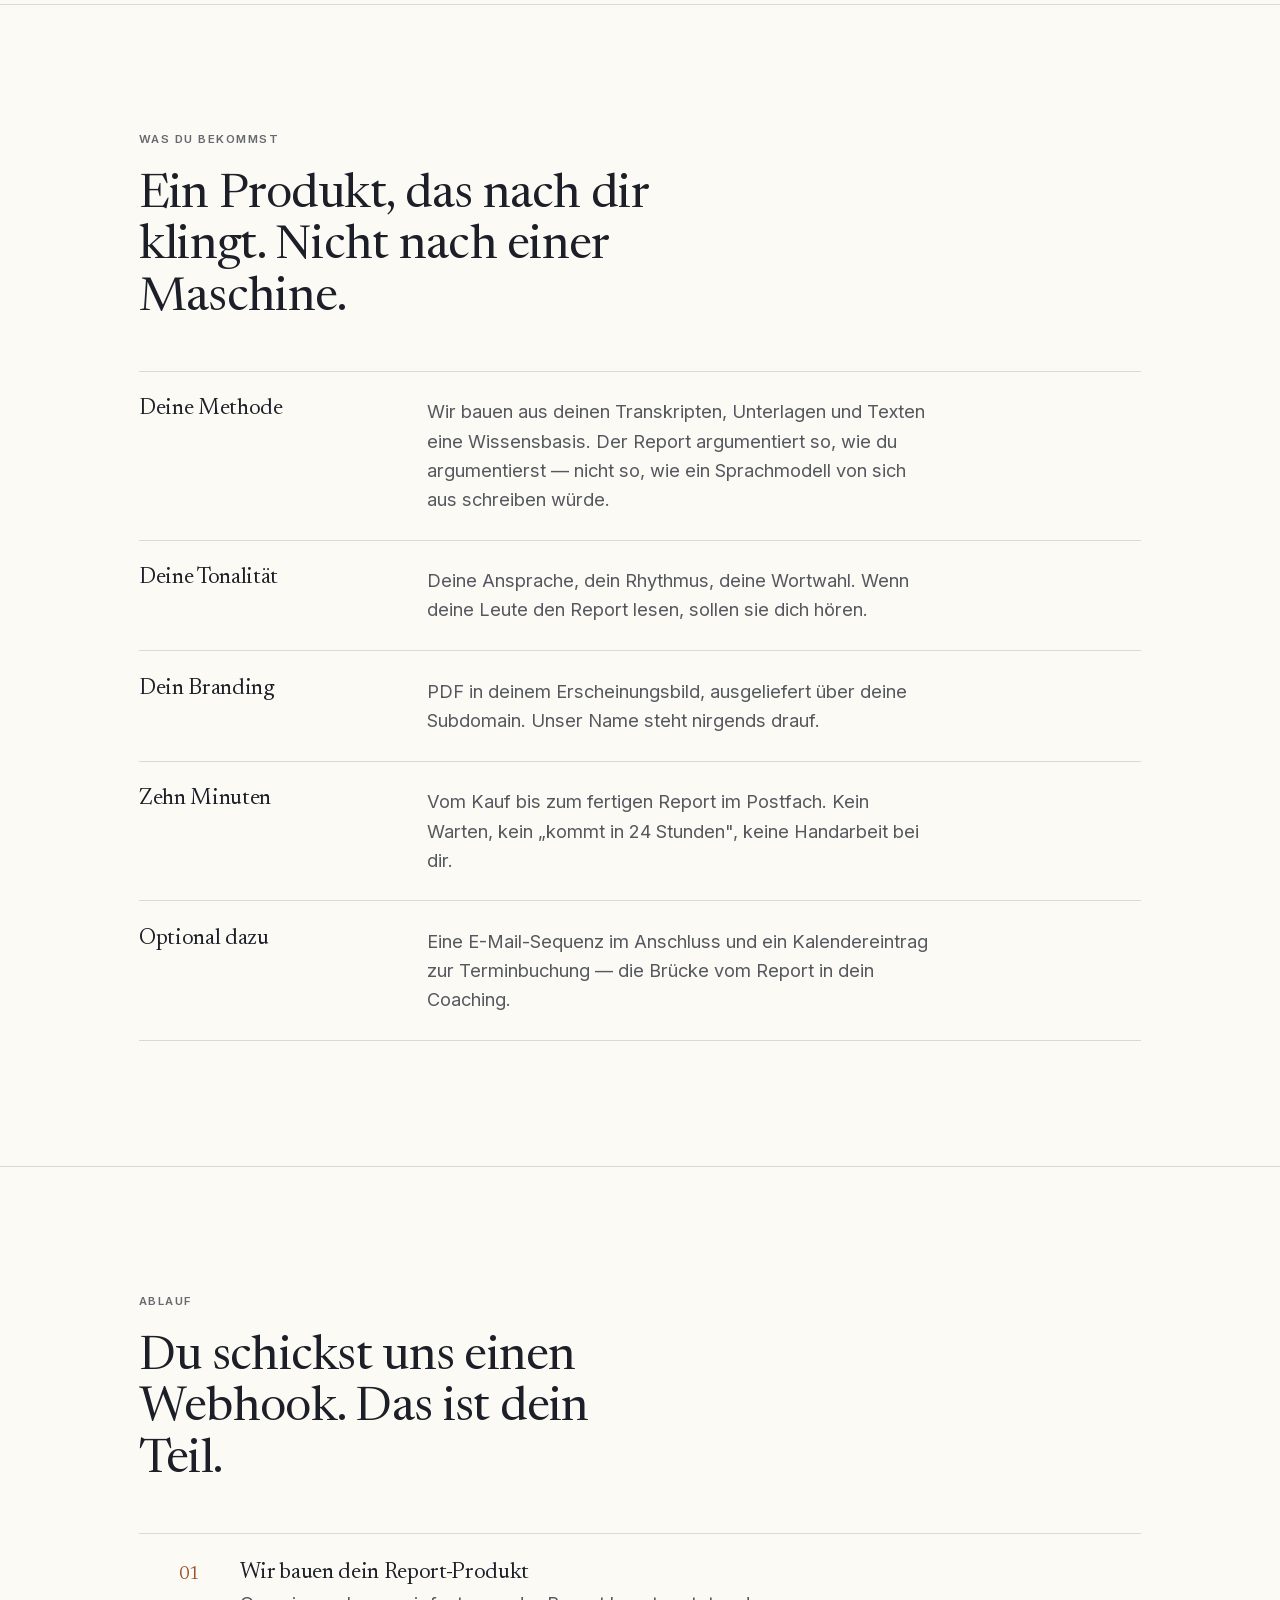
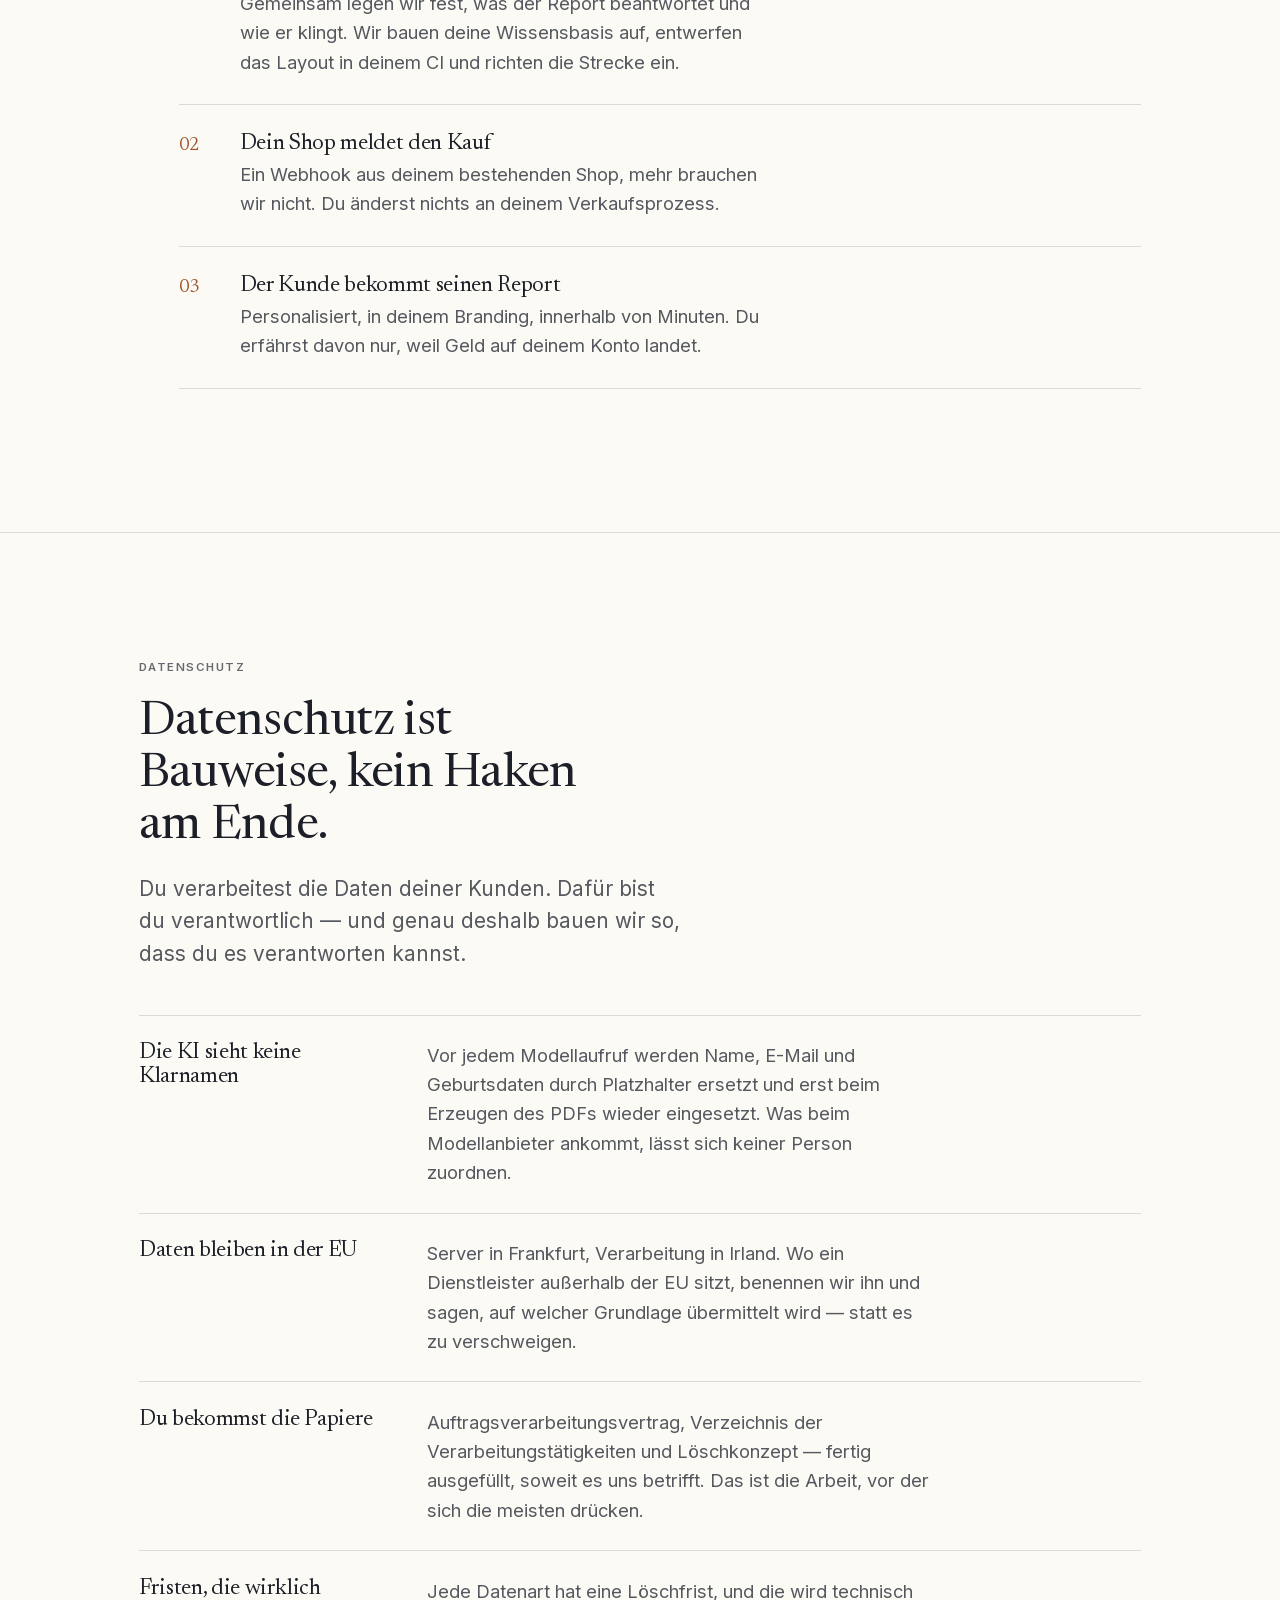
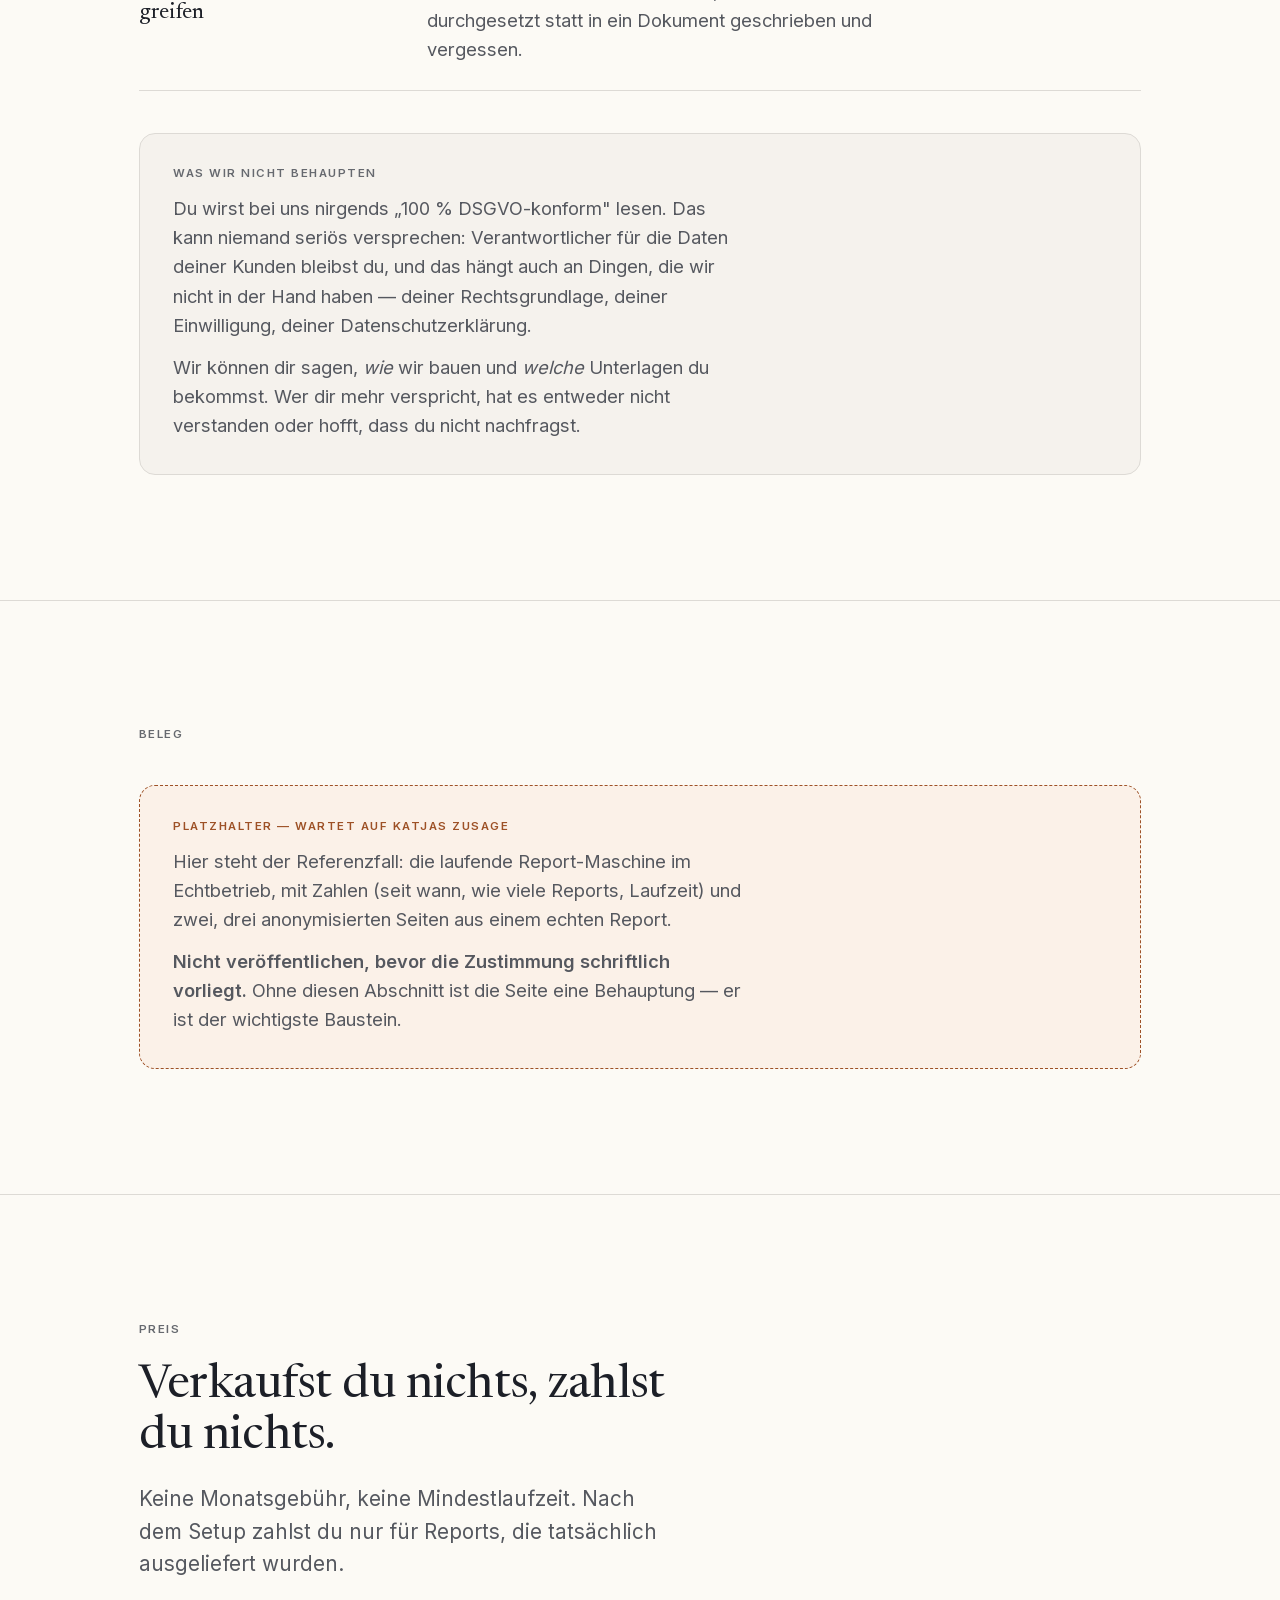
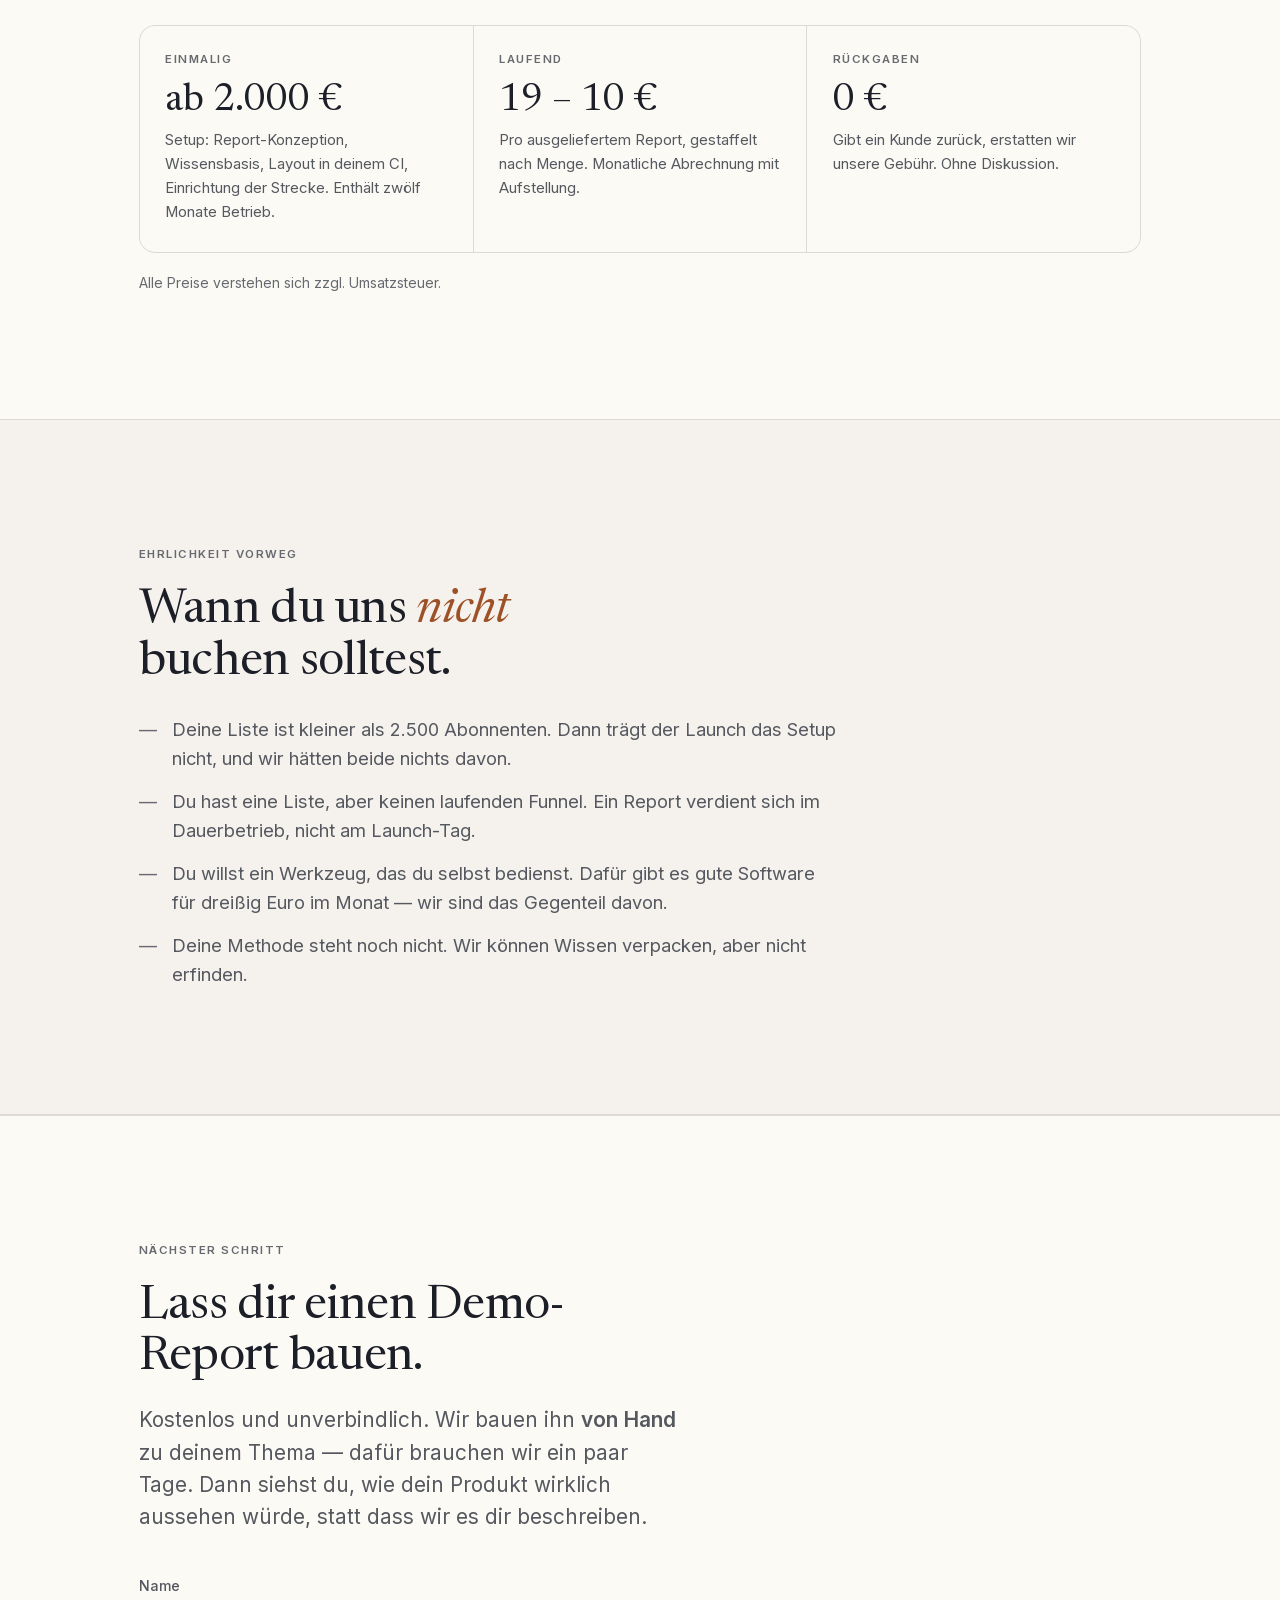
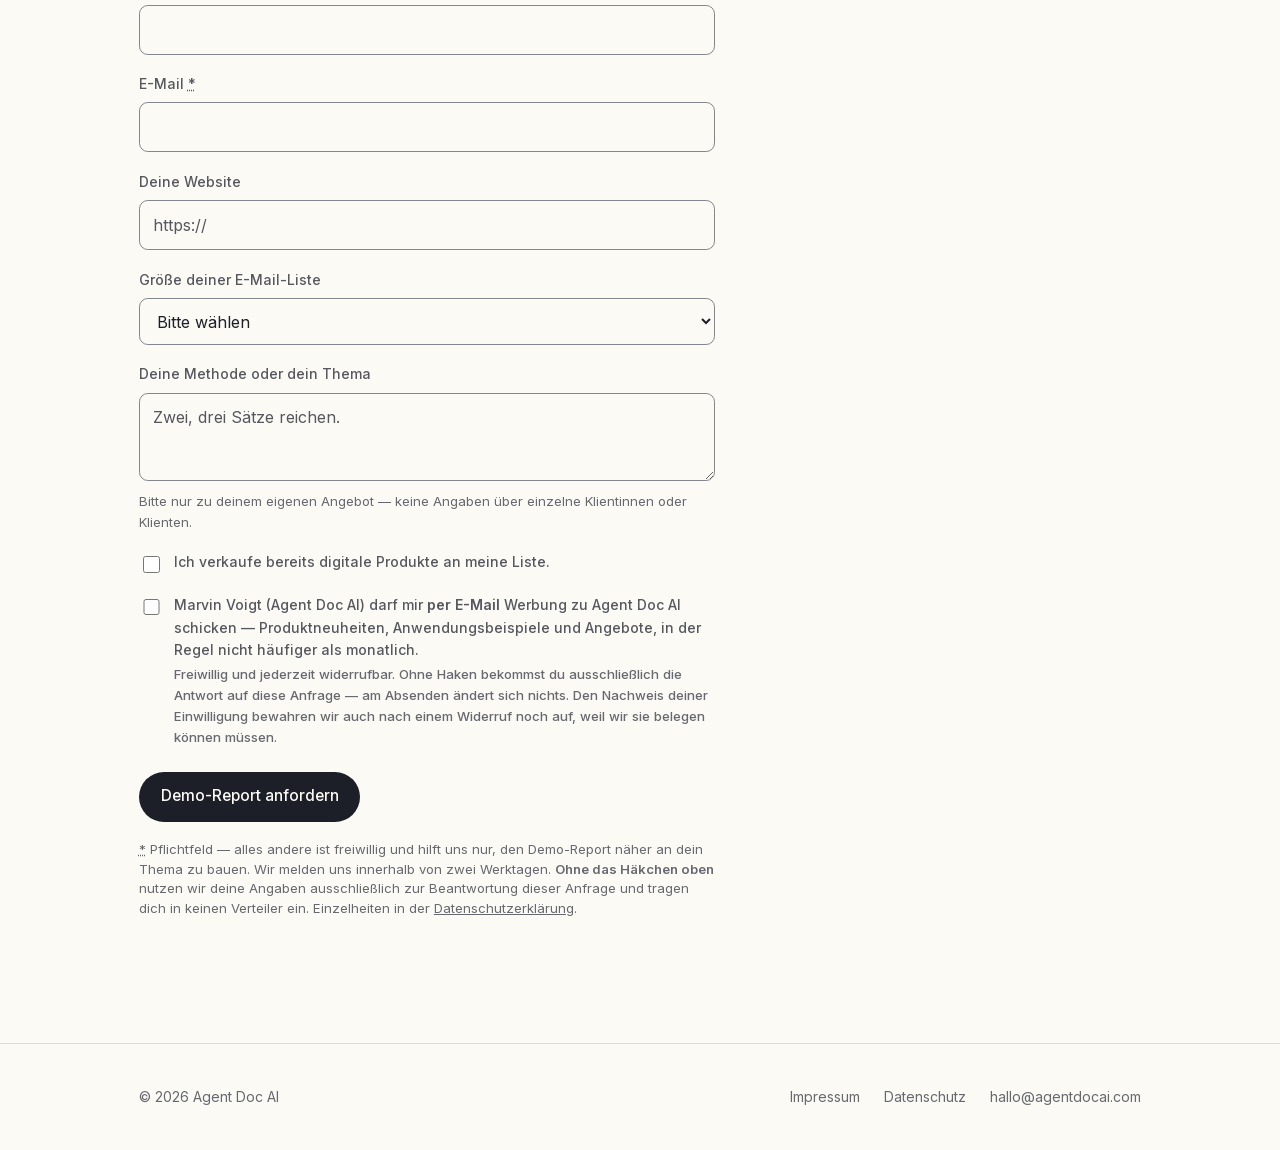
==== commit c76086a8: "feat: Datenschutz als Verkaufsargument auf der Startseite Vier konkrete Zusagen statt einer Behauptu" ====
--- a/index.html
+++ b/index.html
@@ -22,6 +22,7 @@
       <a href="#dauerbetrieb">Dein Jahr</a>
       <a href="#leistung">Was du bekommst</a>
       <a href="#ablauf">Ablauf</a>
+      <a href="#datenschutz">Datenschutz</a>
       <a href="#preis">Preis</a>
     </nav>
     <a class="btn btn--primary" href="#anfordern">Demo-Report anfordern</a>
@@ -266,6 +267,58 @@
           </div>
         </li>
       </ol>
+    </div>
+  </section>
+
+  <section id="datenschutz" class="rule-top">
+    <div class="wrap">
+      <p class="eyebrow">Datenschutz</p>
+      <h2 style="font-size:var(--text-h2);max-width:18ch">Datenschutz ist Bauweise, kein Haken am Ende.</h2>
+      <p class="lead measure" style="margin-top:1.2rem">
+        Du verarbeitest die Daten deiner Kunden. Dafür bist du verantwortlich — und genau
+        deshalb bauen wir so, dass du es verantworten kannst.
+      </p>
+
+      <div class="deliver">
+        <div class="deliver__item">
+          <h3>Die KI sieht keine Klarnamen</h3>
+          <p>Vor jedem Modellaufruf werden Name, E-Mail und Geburtsdaten durch Platzhalter
+            ersetzt und erst beim Erzeugen des PDFs wieder eingesetzt. Was beim Modellanbieter
+            ankommt, lässt sich keiner Person zuordnen.</p>
+        </div>
+        <div class="deliver__item">
+          <h3>Daten bleiben in der EU</h3>
+          <p>Server in Frankfurt, Verarbeitung in Irland. Wo ein Dienstleister außerhalb der EU
+            sitzt, benennen wir ihn und sagen, auf welcher Grundlage übermittelt wird — statt
+            es zu verschweigen.</p>
+        </div>
+        <div class="deliver__item">
+          <h3>Du bekommst die Papiere</h3>
+          <p>Auftragsverarbeitungsvertrag, Verzeichnis der Verarbeitungstätigkeiten und
+            Löschkonzept — fertig ausgefüllt, soweit es uns betrifft. Das ist die Arbeit, vor
+            der sich die meisten drücken.</p>
+        </div>
+        <div class="deliver__item">
+          <h3>Fristen, die wirklich greifen</h3>
+          <p>Jede Datenart hat eine Löschfrist, und die wird technisch durchgesetzt statt in
+            ein Dokument geschrieben und vergessen.</p>
+        </div>
+      </div>
+
+      <div class="placeholder" style="border-style:solid;border-color:var(--rule);background:var(--paper-sunk)">
+        <h3 style="color:var(--ink-faint)">Was wir nicht behaupten</h3>
+        <p>
+          Du wirst bei uns nirgends „100 % DSGVO-konform" lesen. Das kann niemand seriös
+          versprechen: Verantwortlicher für die Daten deiner Kunden bleibst du, und das hängt
+          auch an Dingen, die wir nicht in der Hand haben — deiner Rechtsgrundlage, deiner
+          Einwilligung, deiner Datenschutzerklärung.
+        </p>
+        <p>
+          Wir können dir sagen, <em>wie</em> wir bauen und <em>welche</em> Unterlagen du
+          bekommst. Wer dir mehr verspricht, hat es entweder nicht verstanden oder hofft,
+          dass du nicht nachfragst.
+        </p>
+      </div>
     </div>
   </section>
 
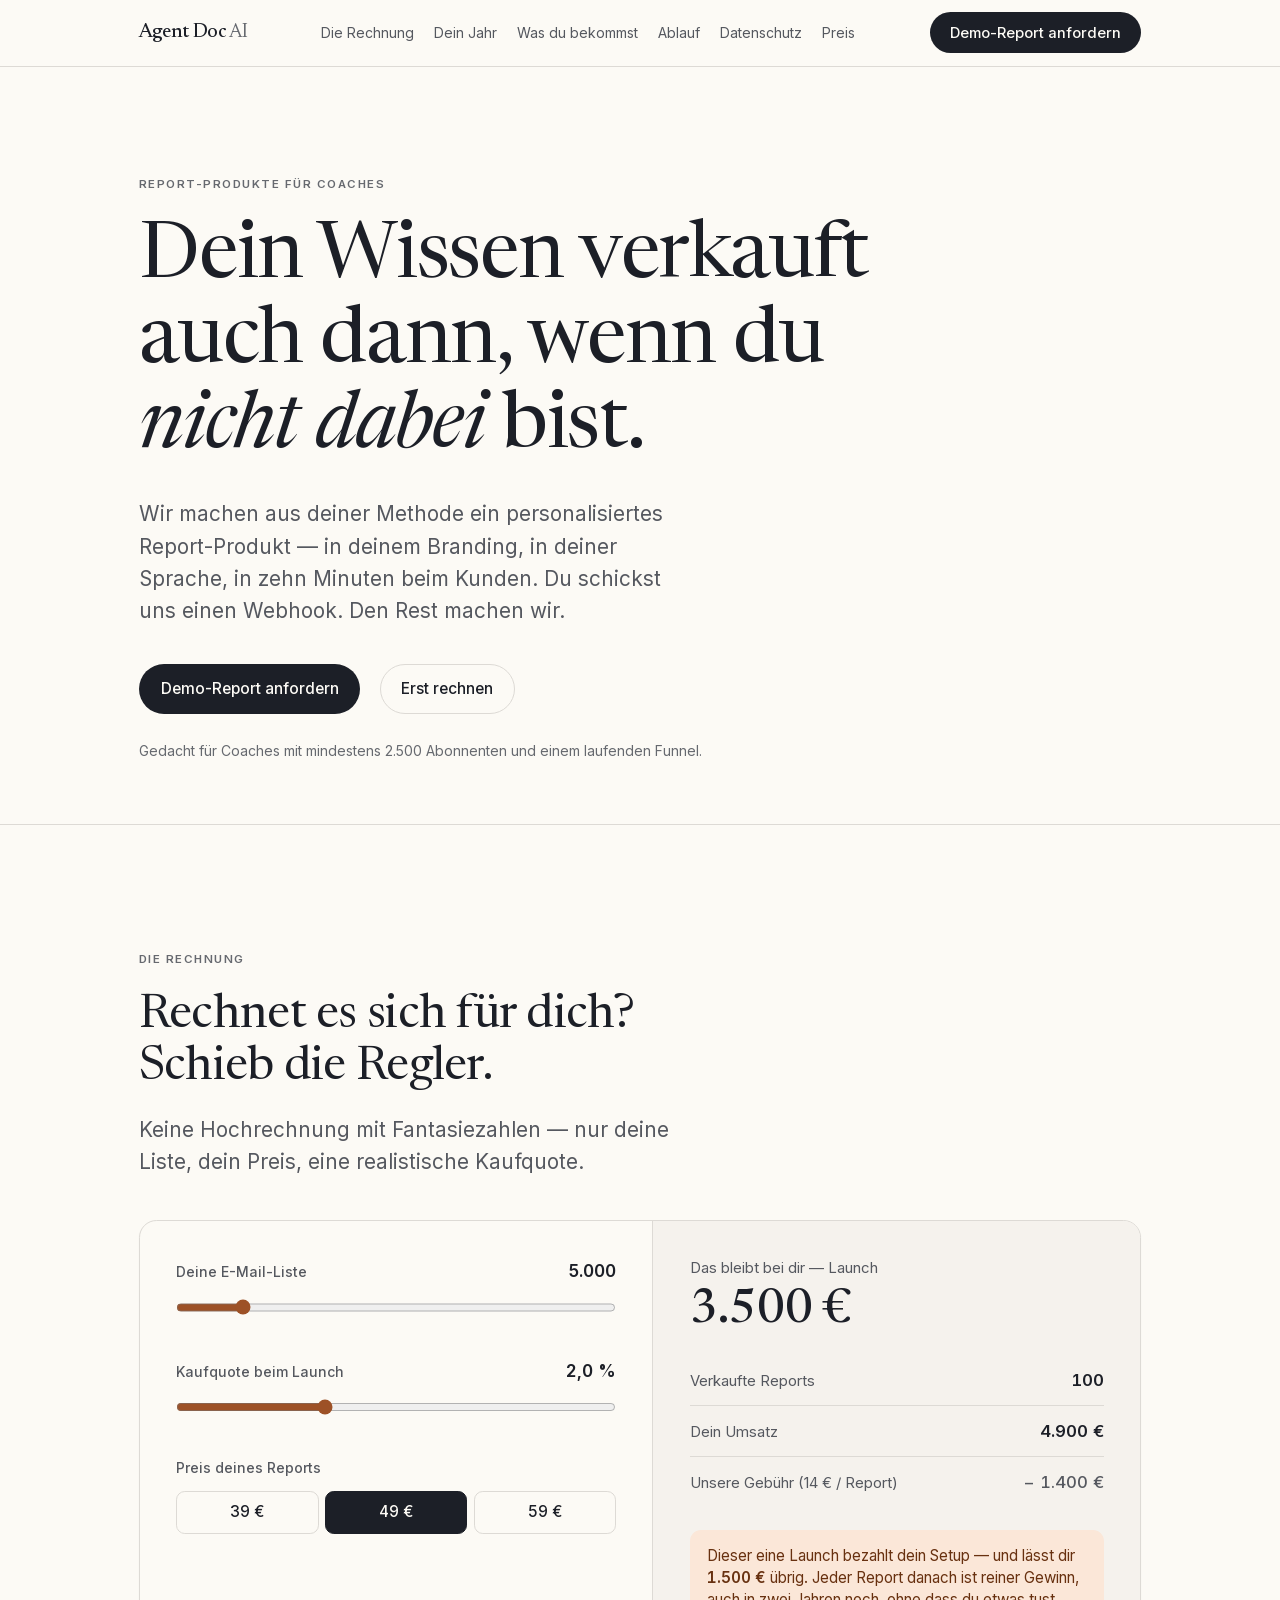
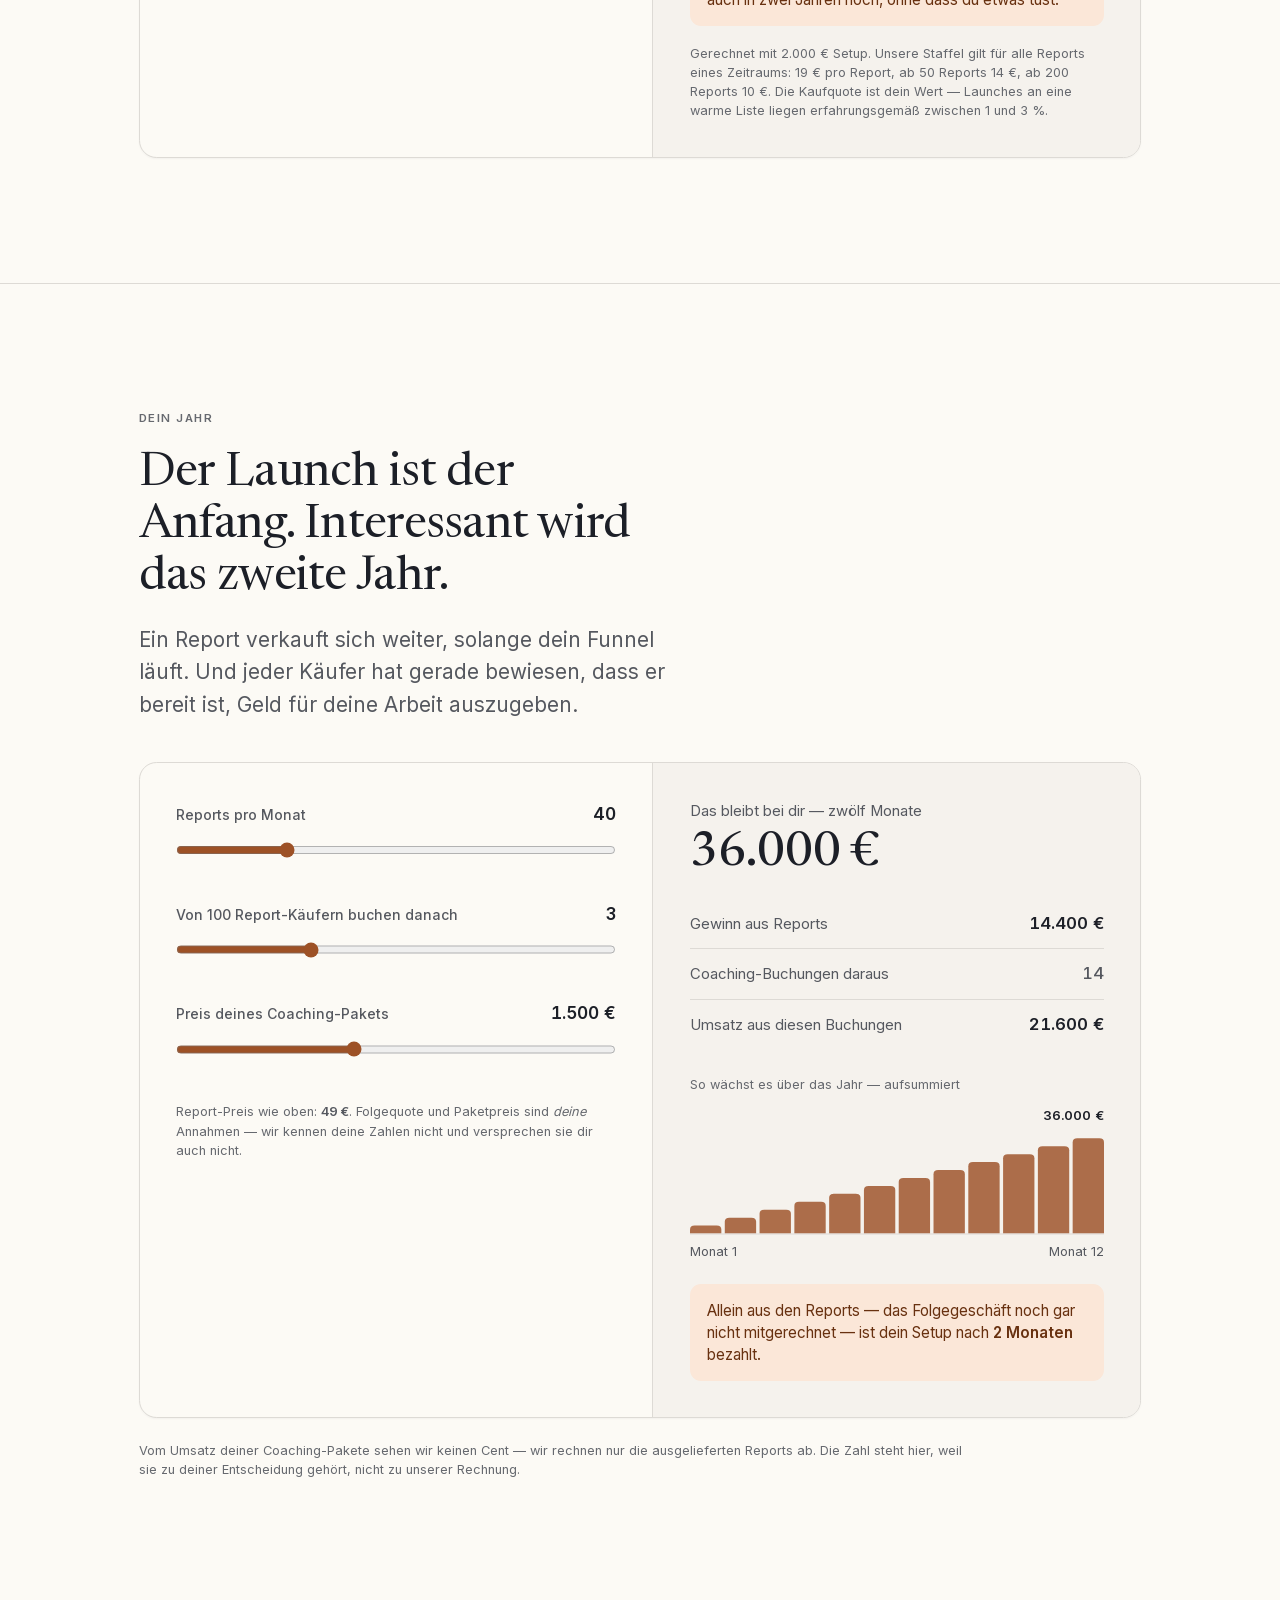
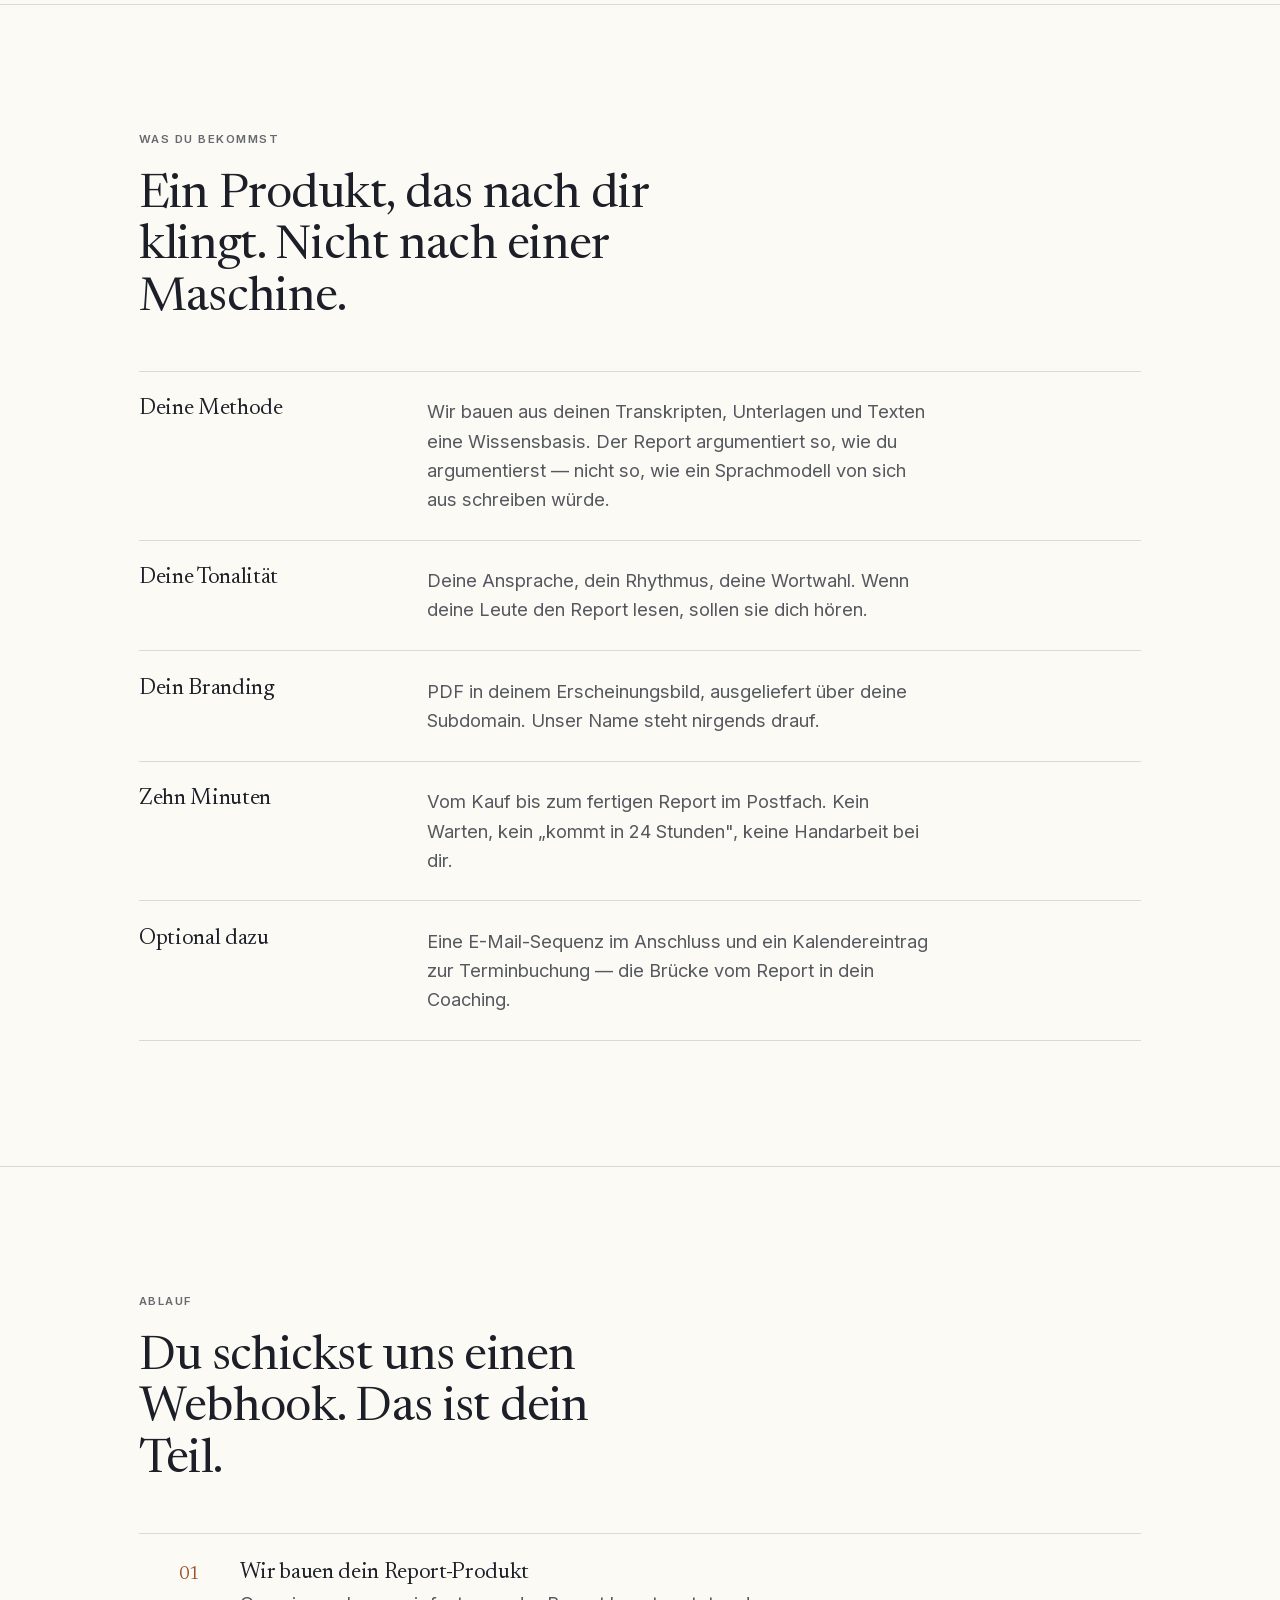
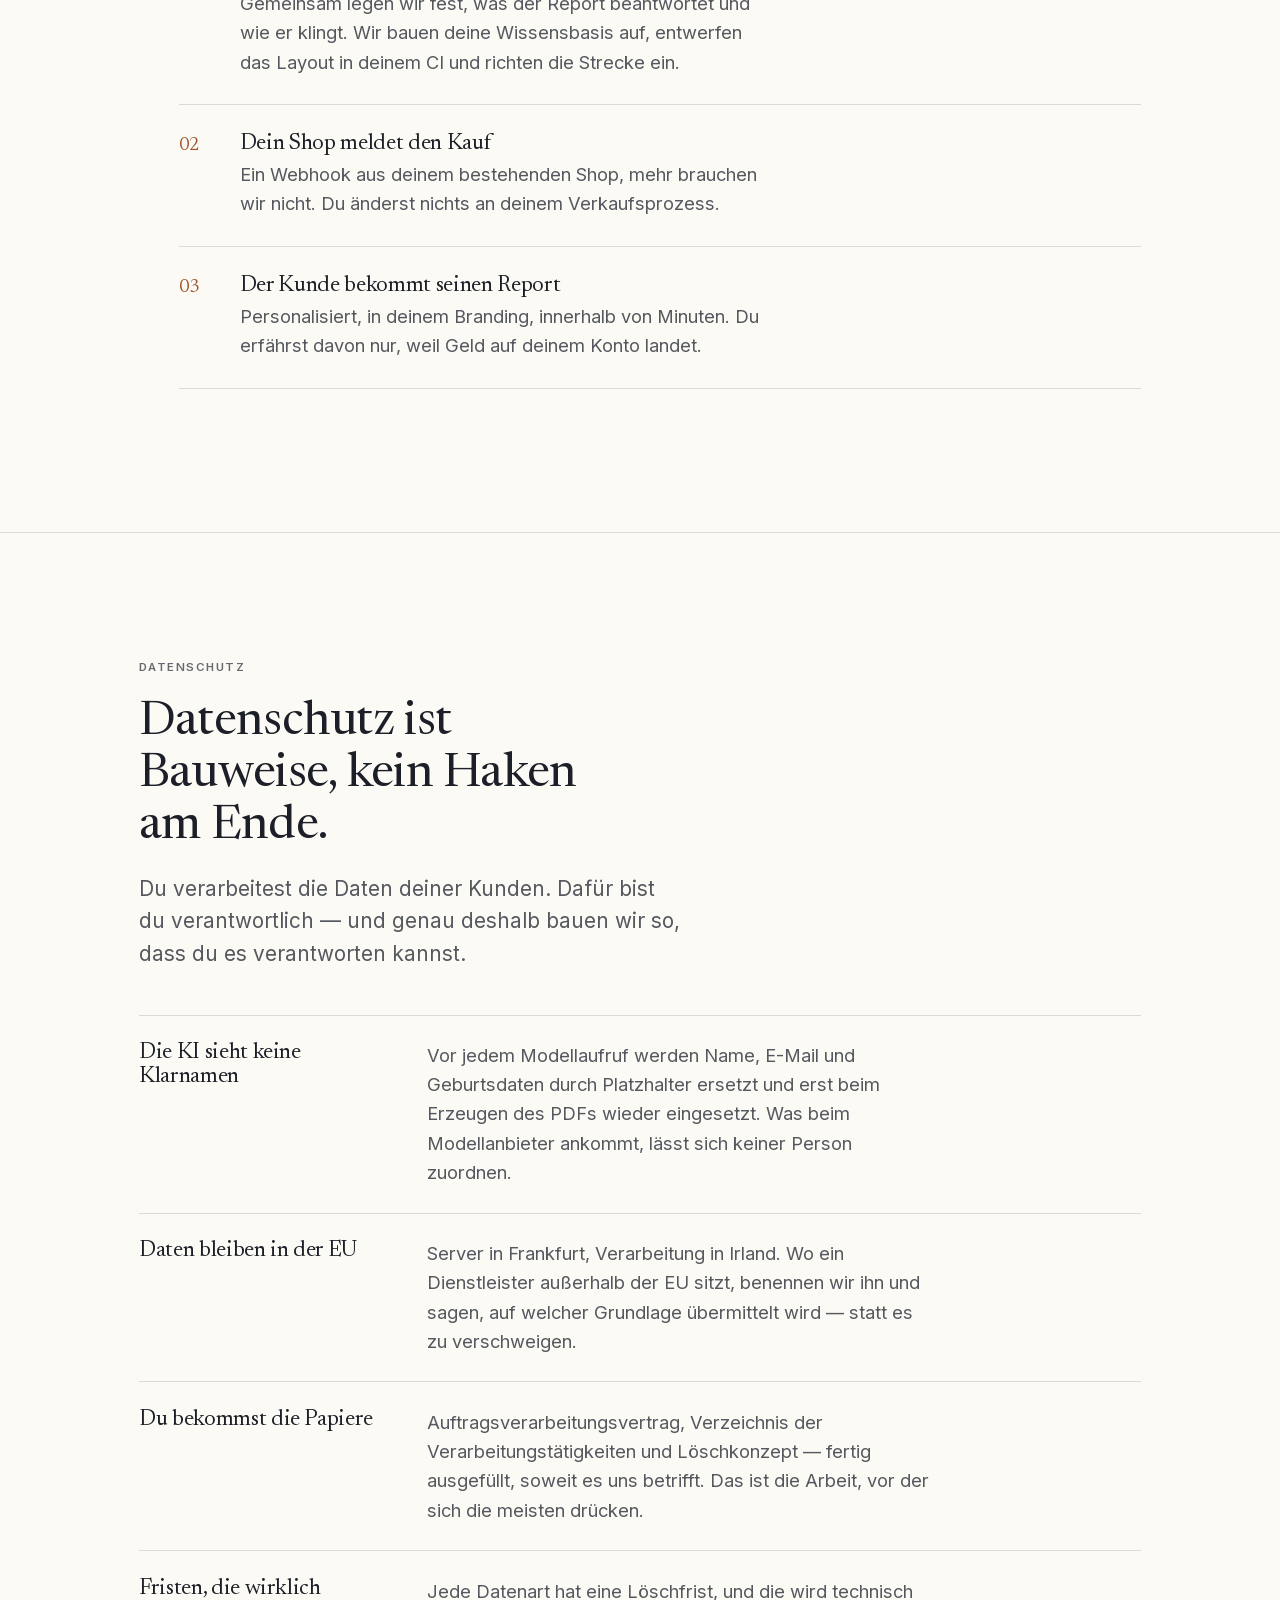
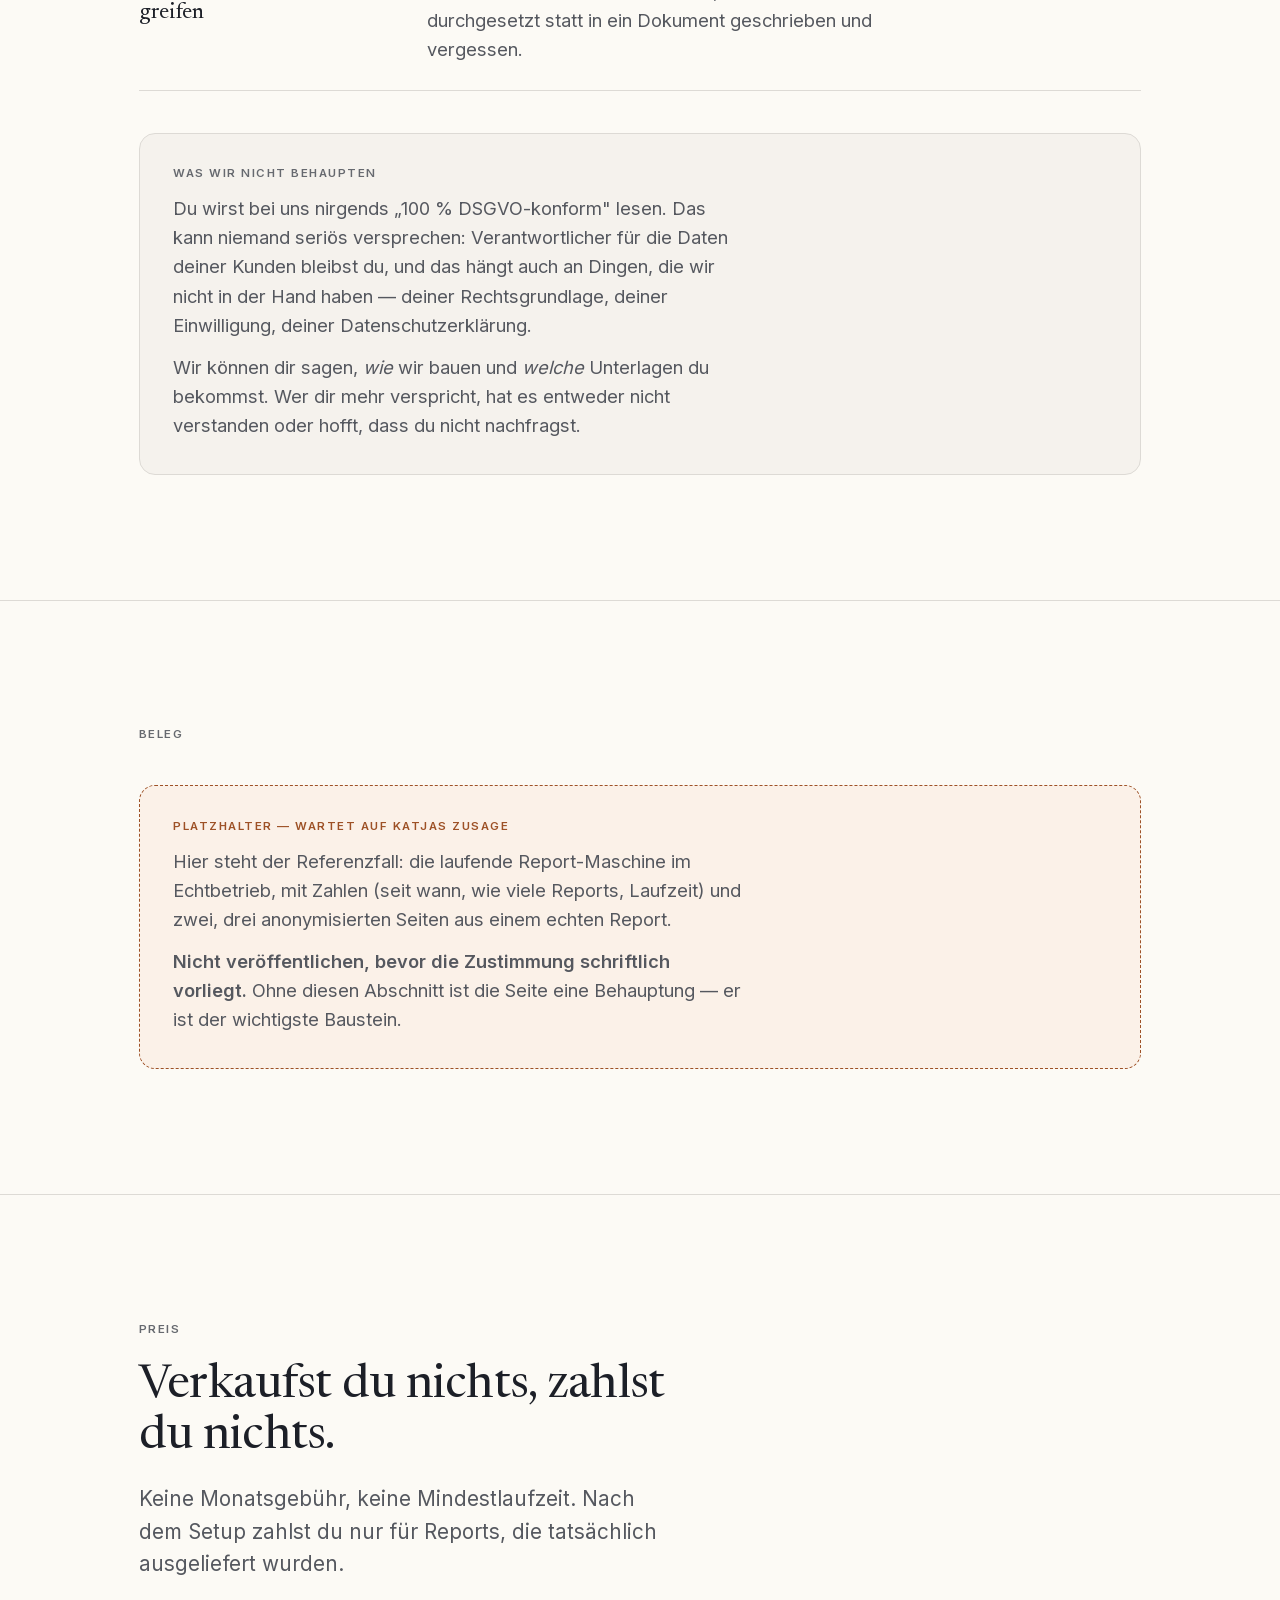
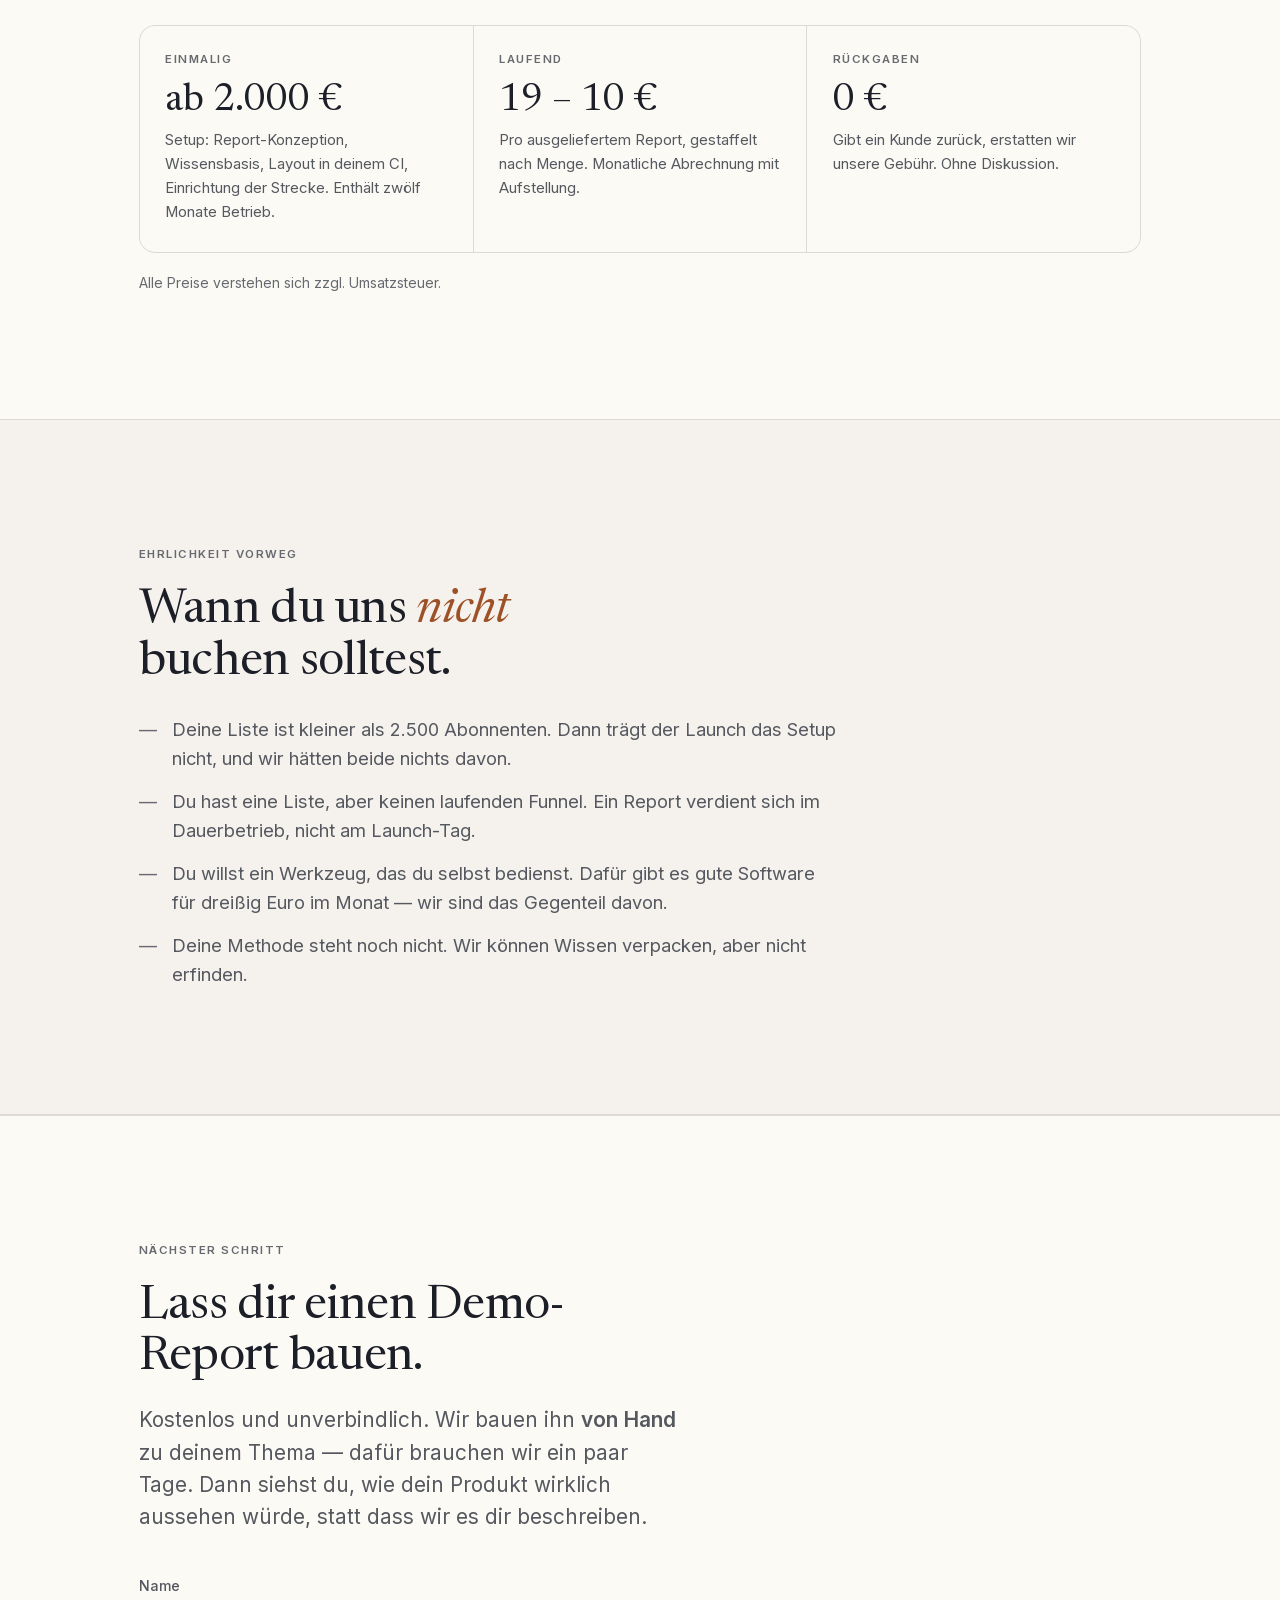
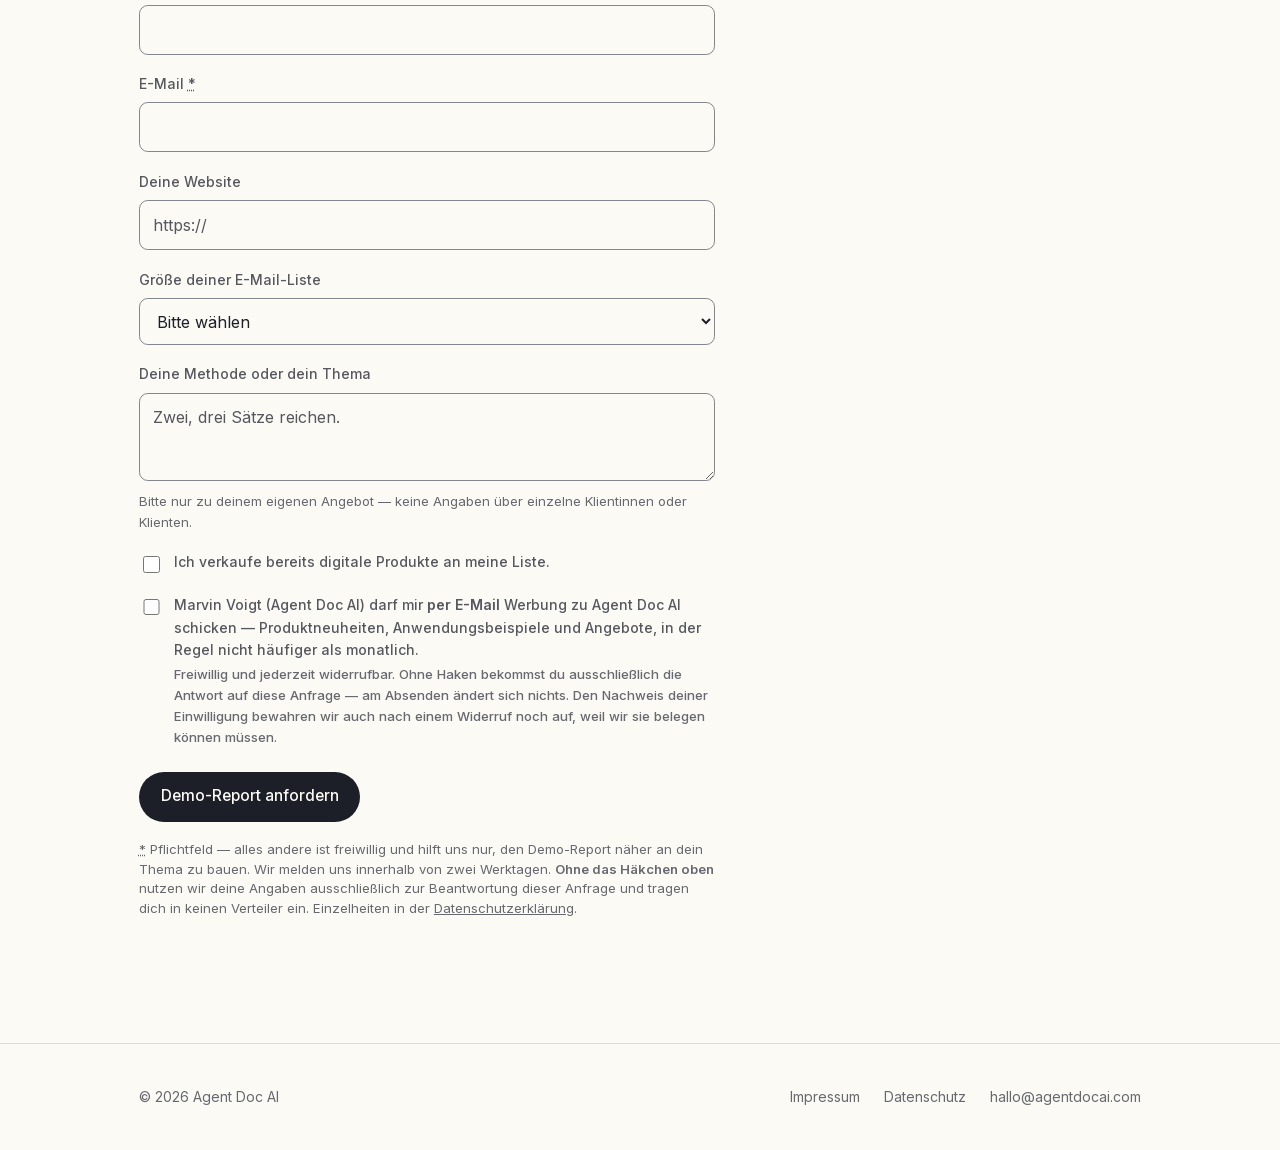
==== commit 823bd15b: "fix: Kopfzeile bricht mit sechs Navigationspunkten um Der neue Datenschutz-Eintrag war der sechste; " ====
--- a/index.html
+++ b/index.html
@@ -7,7 +7,7 @@
 <meta name="description" content="Wir machen aus der Methode von Coaches ein personalisiertes Report-Produkt: im eigenen Branding, in der eigenen Sprache, vollautomatisch ausgeliefert.">
 <link rel="preload" href="fonts/newsreader-normal.woff2" as="font" type="font/woff2" crossorigin>
 <link rel="preload" href="fonts/inter-normal.woff2" as="font" type="font/woff2" crossorigin>
-<link rel="stylesheet" href="base.css?v=fd297296">
+<link rel="stylesheet" href="base.css?v=636333a5">
 <link rel="stylesheet" href="page.css?v=6e675247">
 </head>
 <body>
--- a/base.css
+++ b/base.css
@@ -95,7 +95,7 @@
 .wordmark { font-family: var(--serif); font-size: 1.22rem; letter-spacing: -0.02em; text-decoration: none; white-space: nowrap; }
 .wordmark b { font-weight: 500; }
 .wordmark span { color: var(--ink-faint); }
-.masthead nav { display: none; gap: 2rem; font-size: var(--text-small); color: var(--ink-soft); }
+.masthead nav { display: none; gap: 1.25rem; font-size: var(--text-small); color: var(--ink-soft); white-space: nowrap; }
 .masthead nav a { text-decoration: none; transition: color .2s var(--ease); }
 .masthead nav a:hover, .masthead nav a:focus-visible { color: var(--accent); }
 @media (min-width: 60rem) { .masthead nav { display: flex; } }
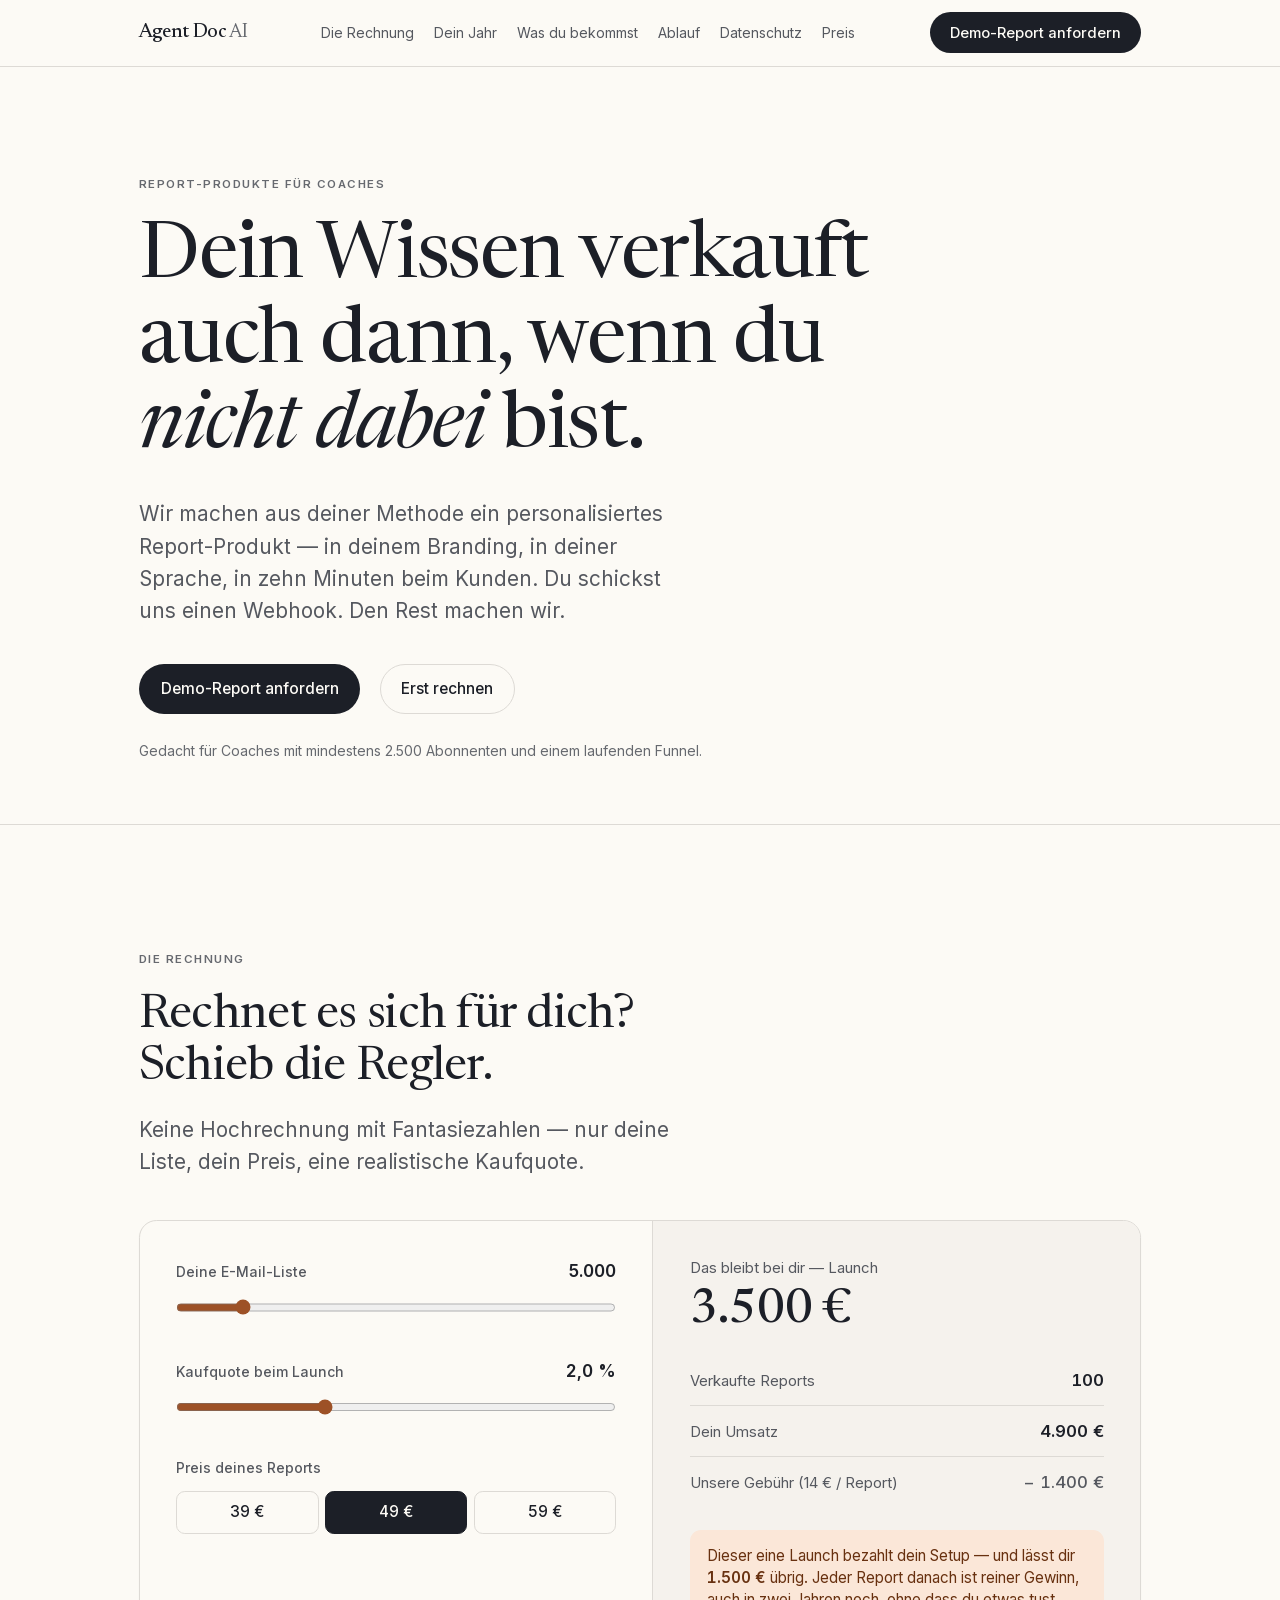
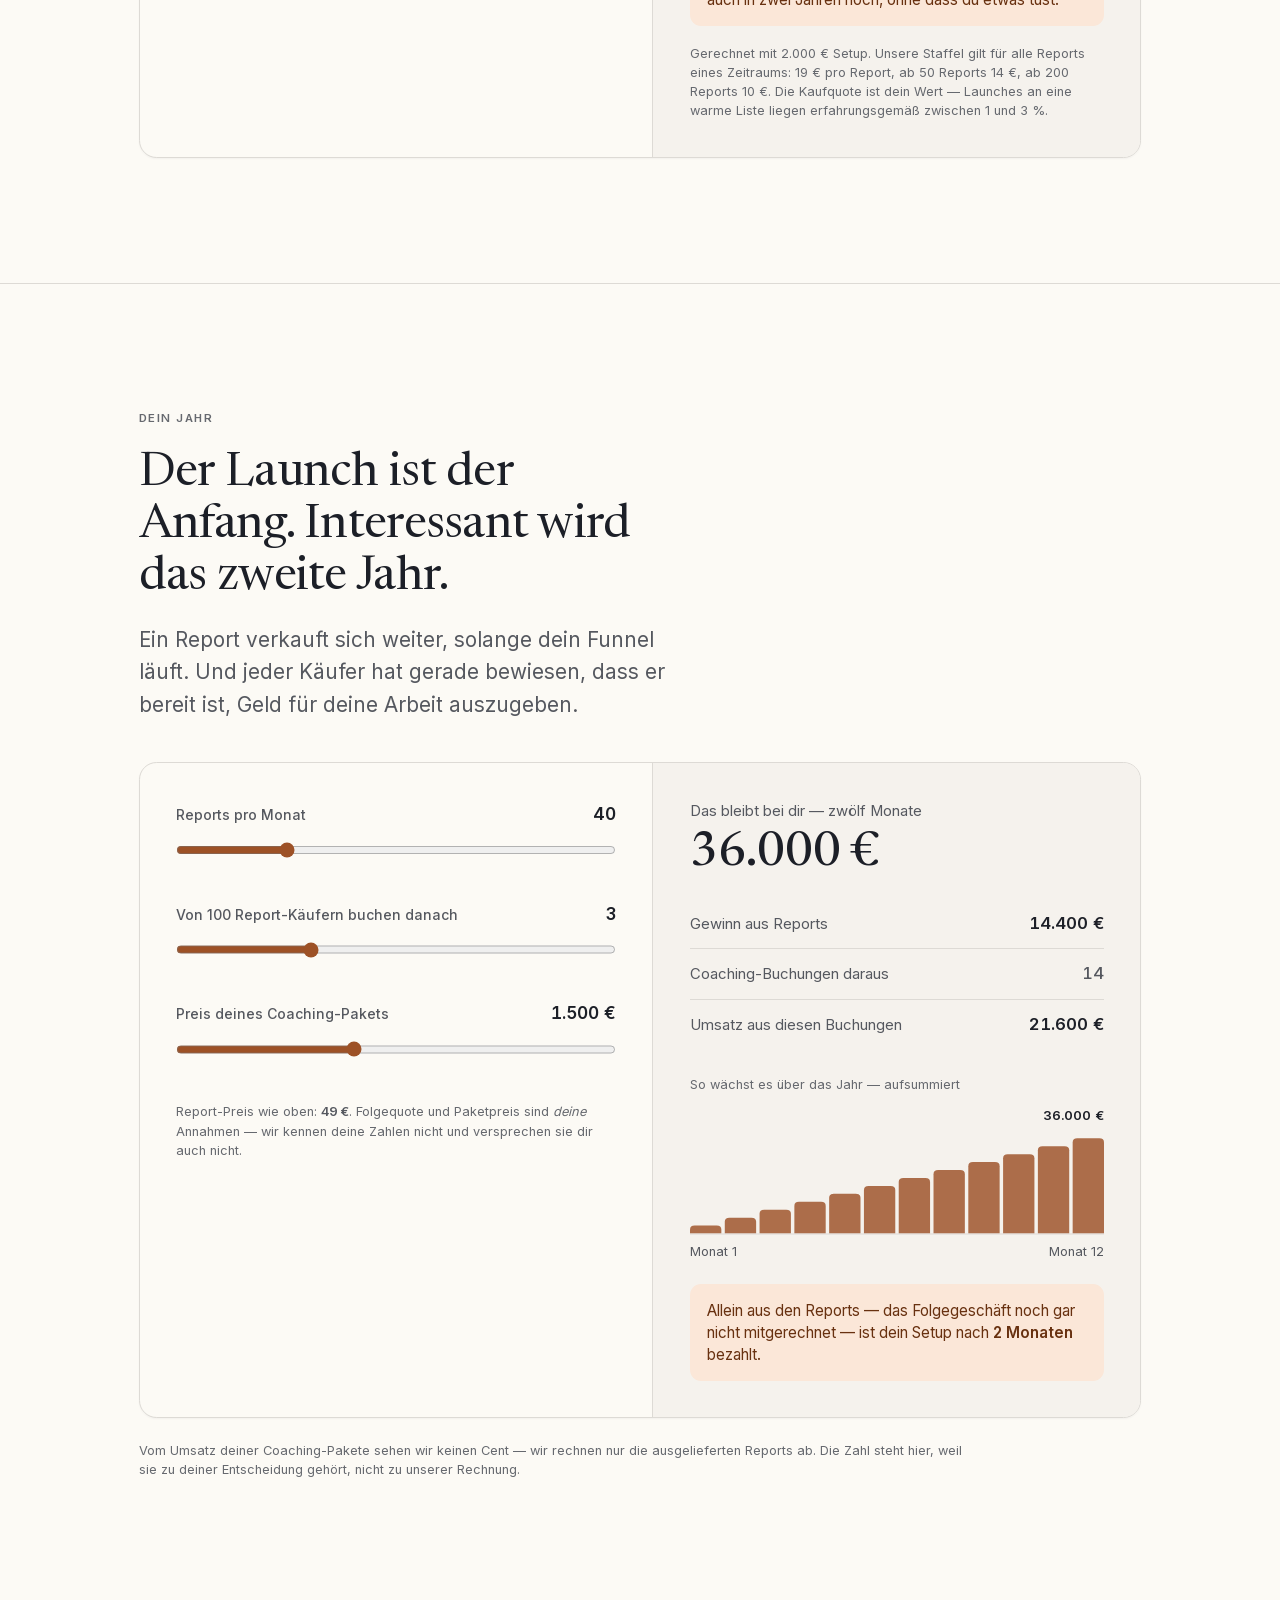
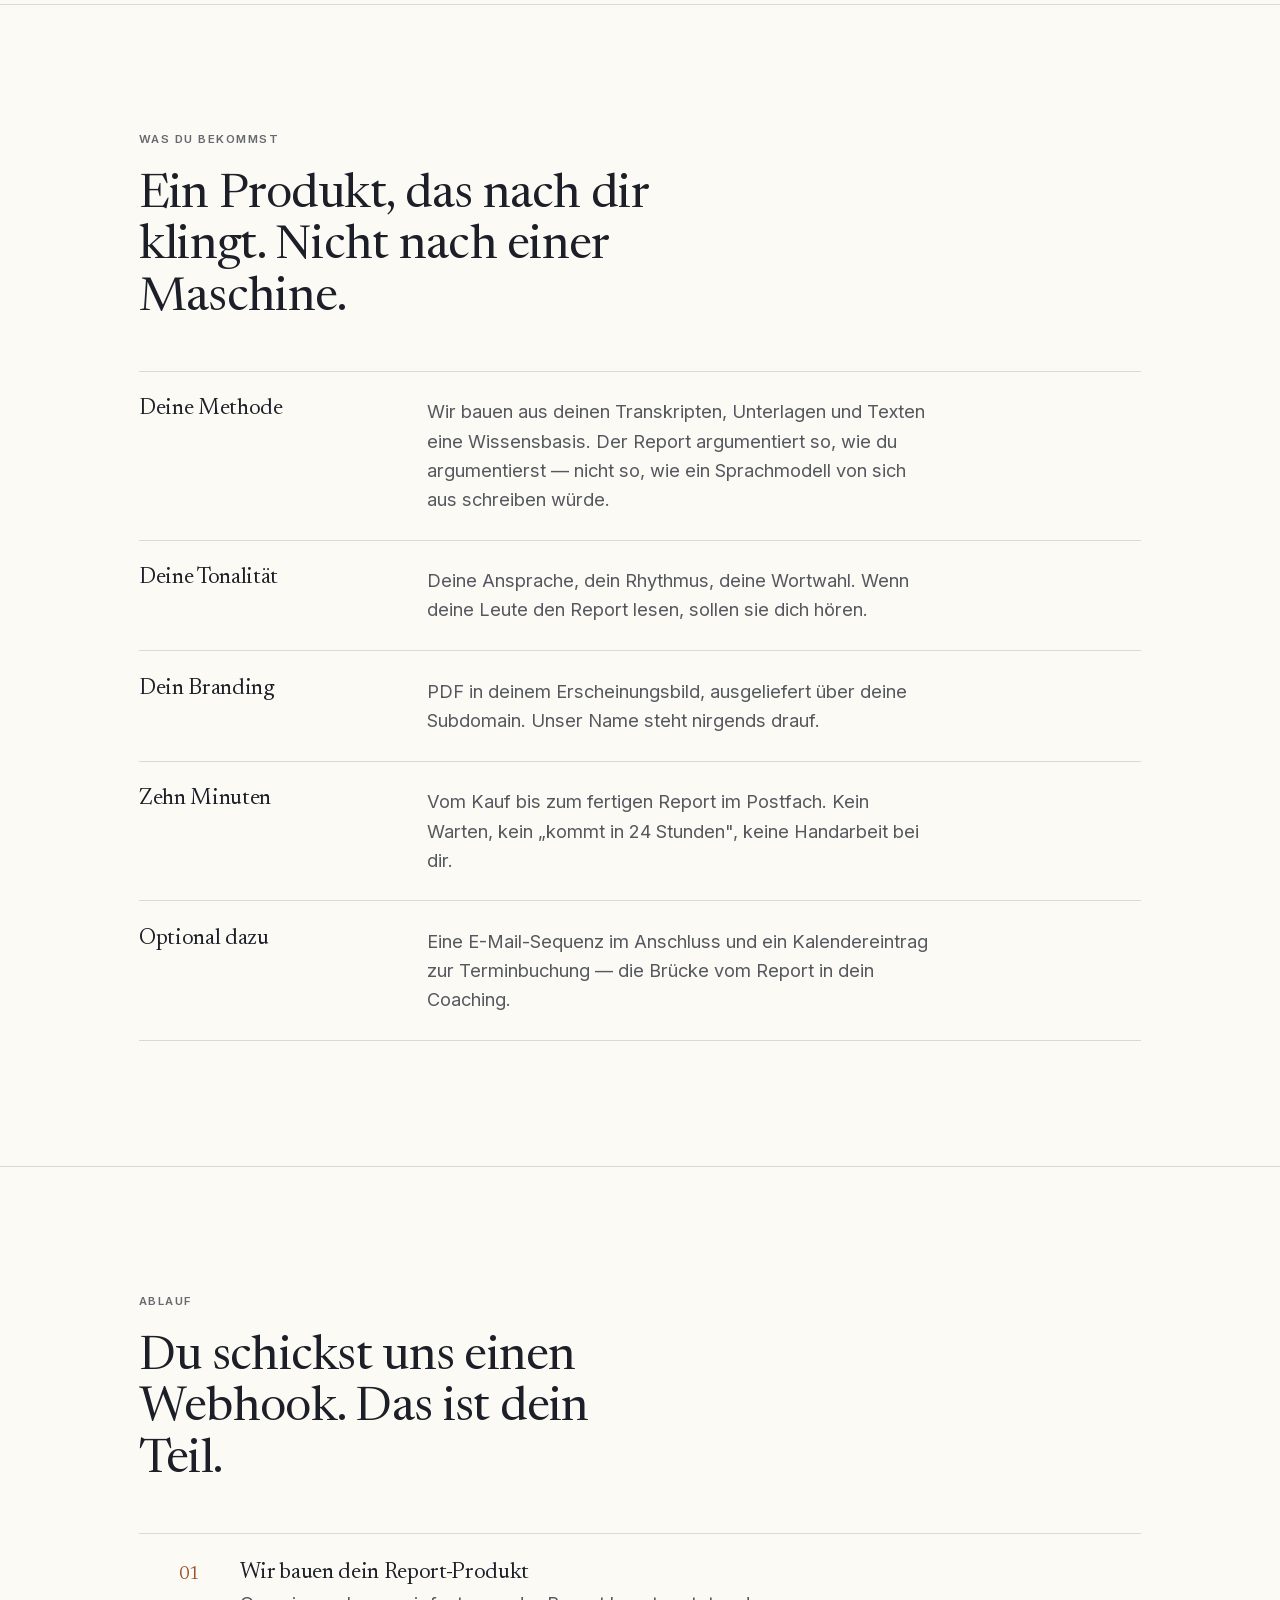
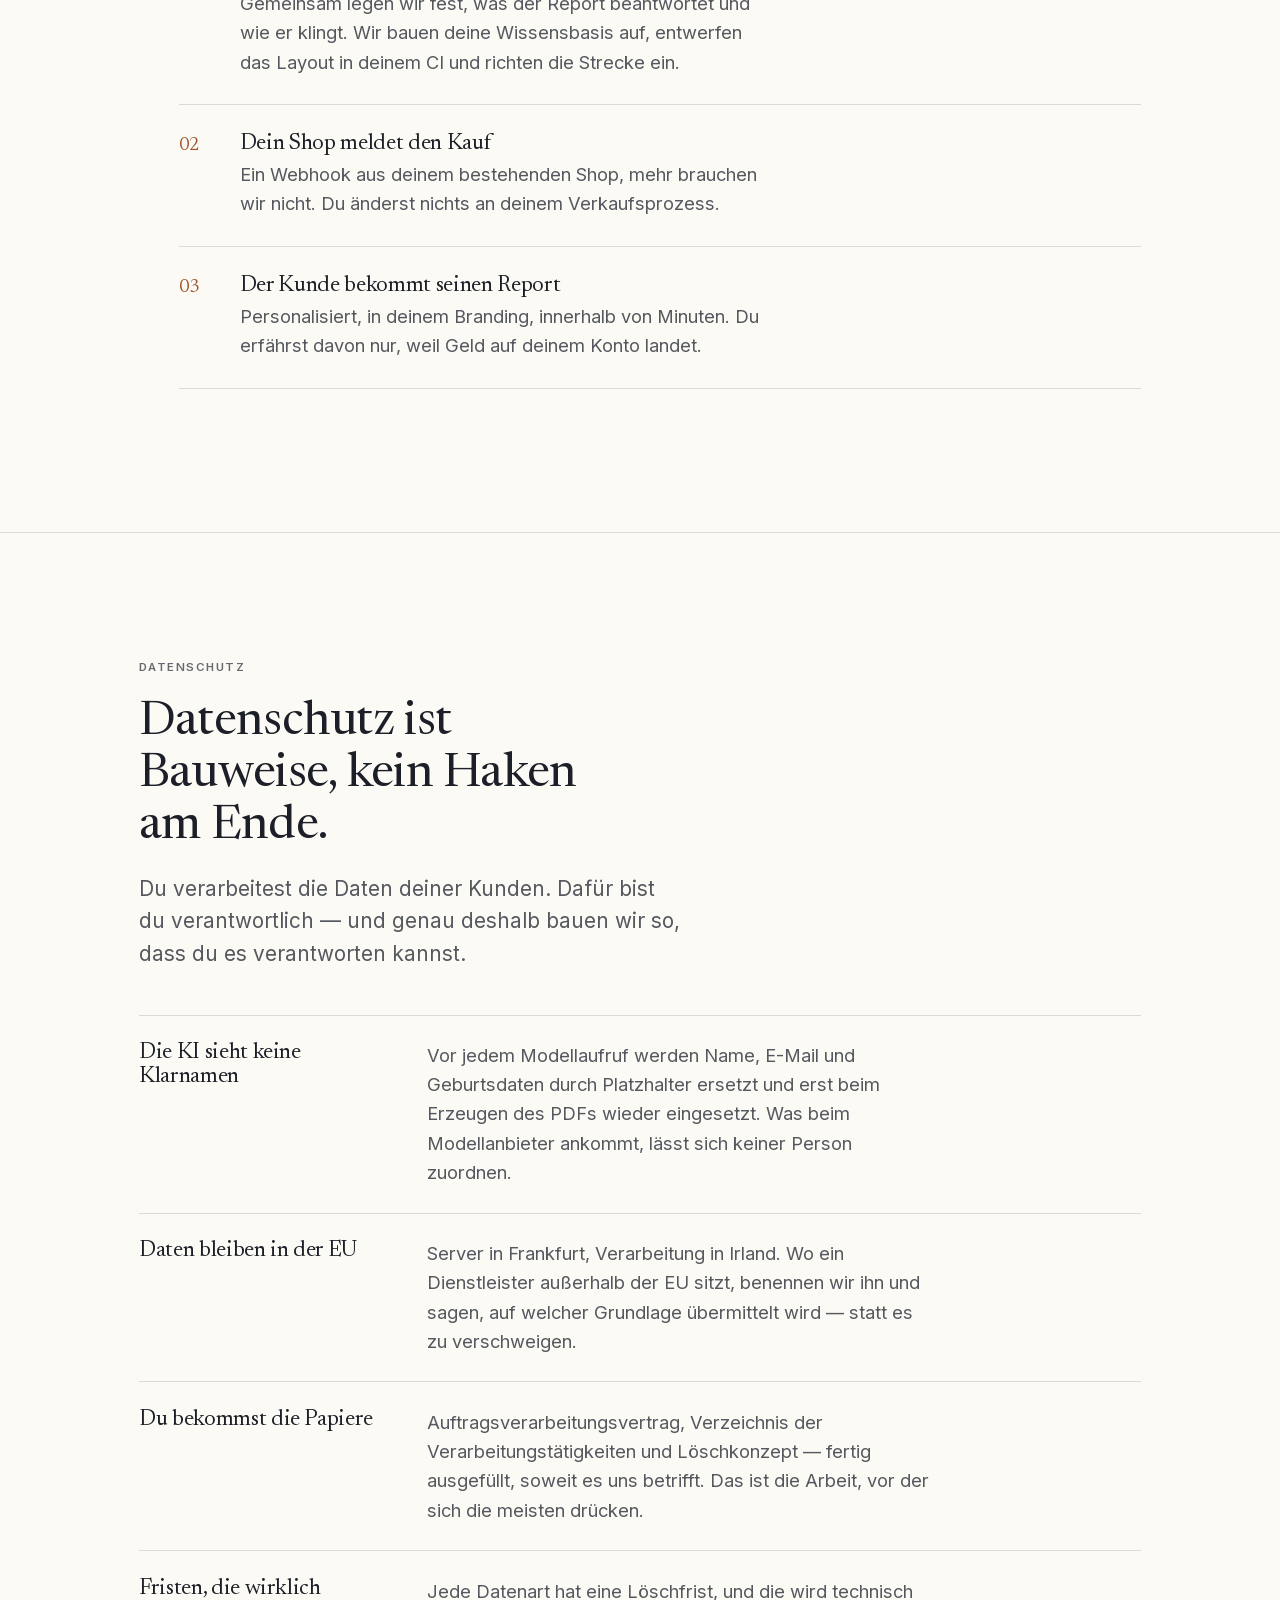
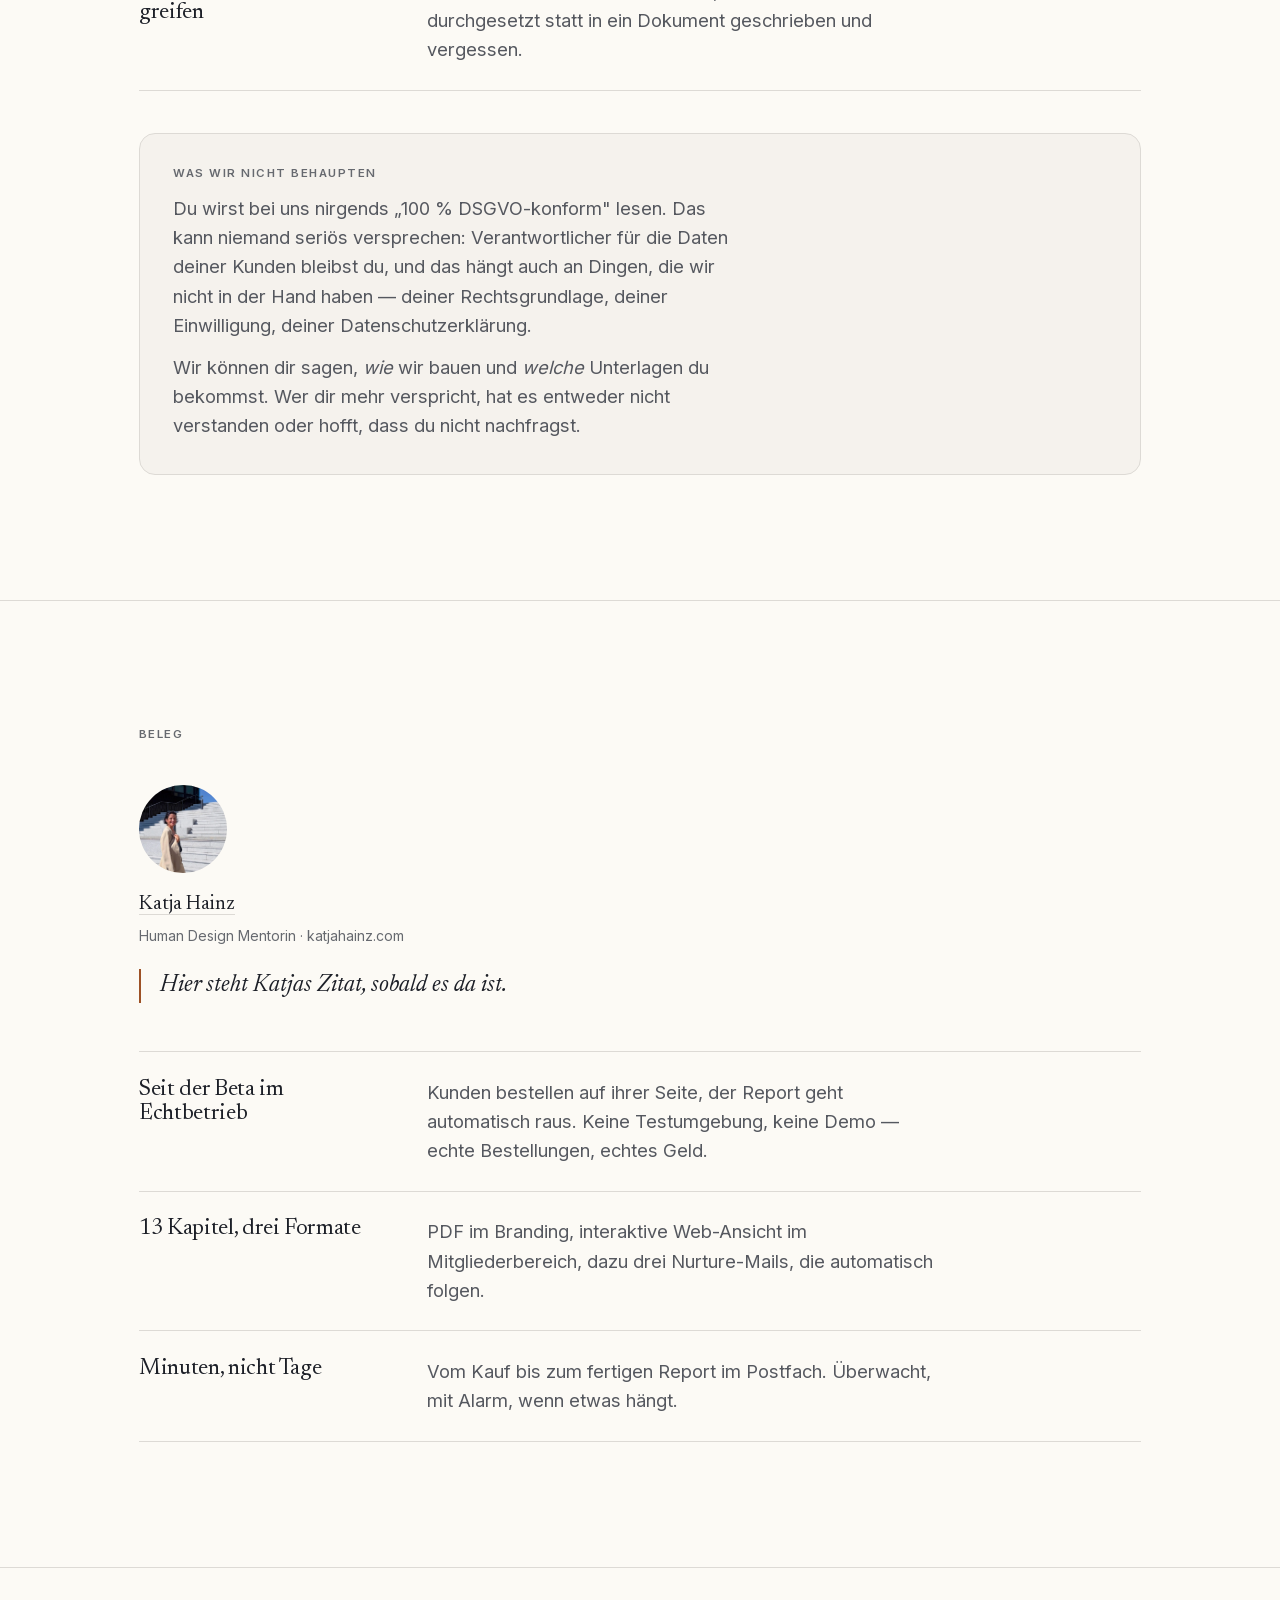
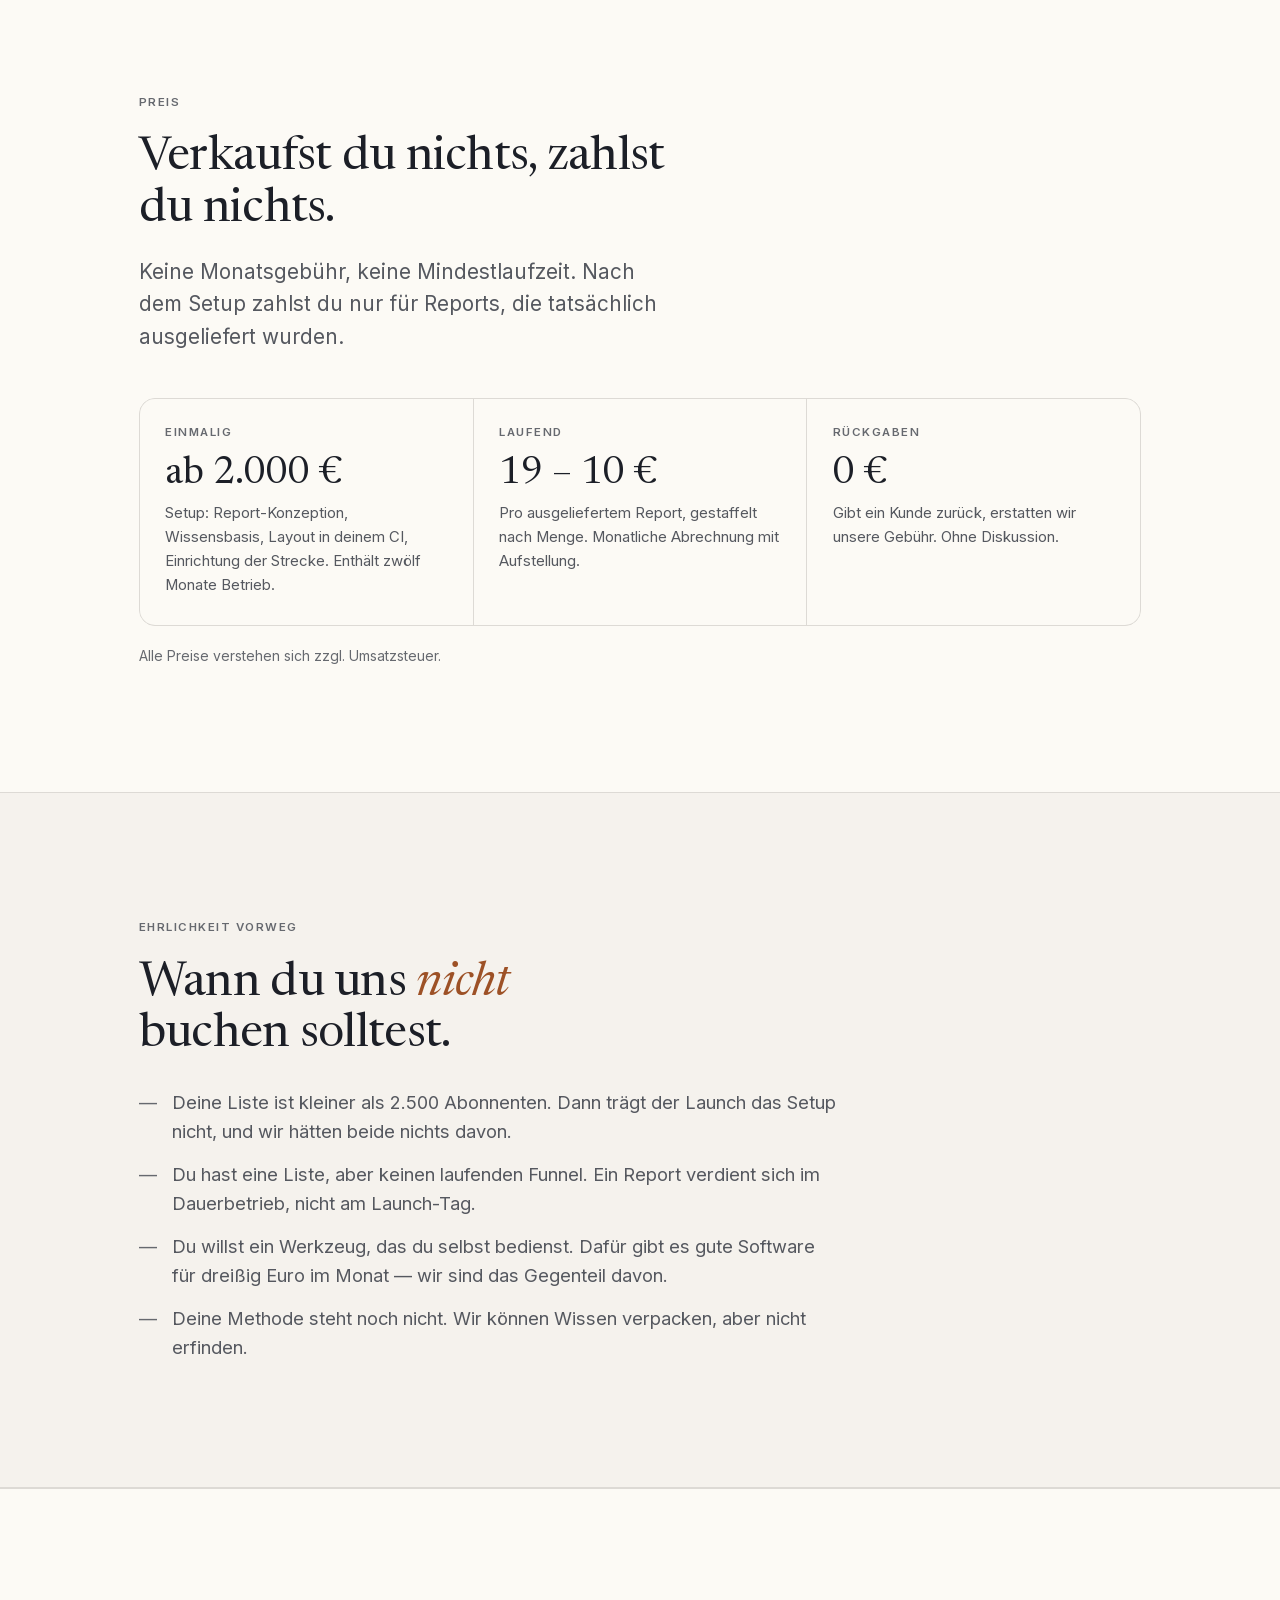
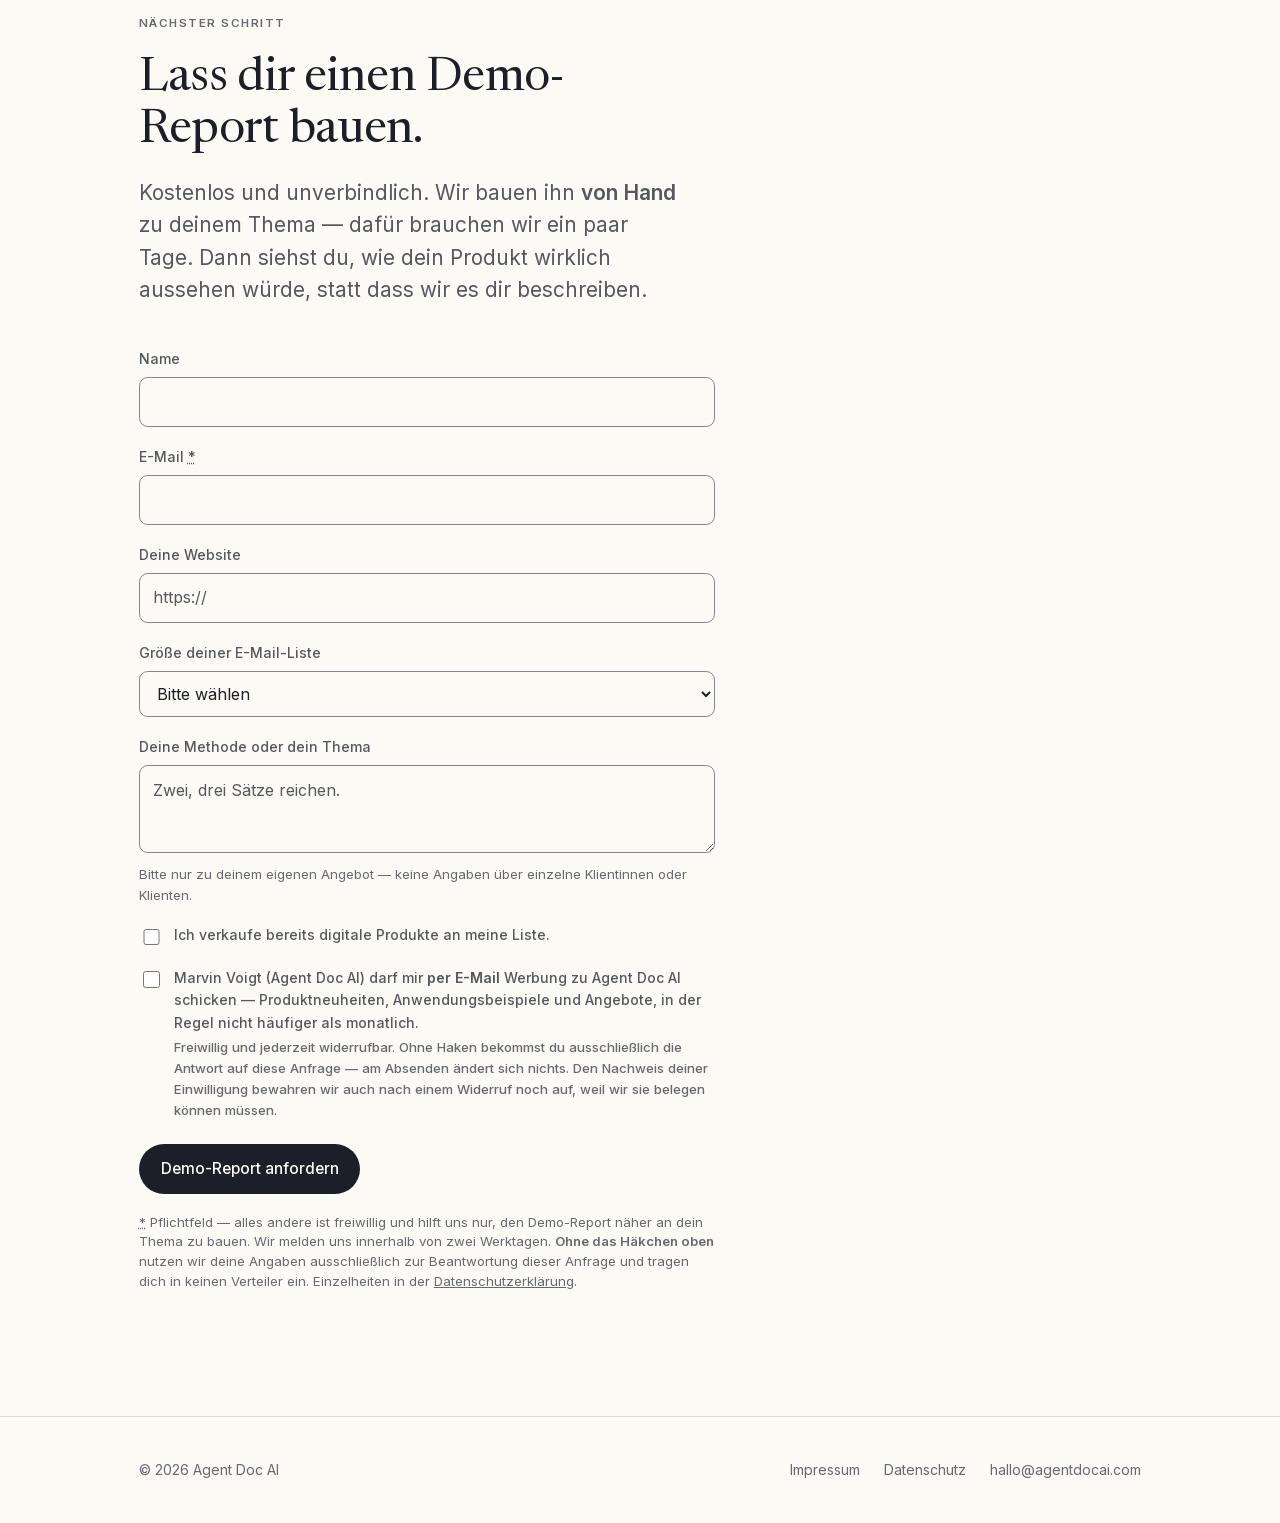
==== commit a1a0b3c2: "feat: Kundenstimme Katja Hainz Porträt, Name als Link, Domain sichtbar, Zitat. Bewusst NICHT der gan" ====
--- a/index.html
+++ b/index.html
@@ -8,7 +8,7 @@
 <link rel="preload" href="fonts/newsreader-normal.woff2" as="font" type="font/woff2" crossorigin>
 <link rel="preload" href="fonts/inter-normal.woff2" as="font" type="font/woff2" crossorigin>
 <link rel="stylesheet" href="base.css?v=636333a5">
-<link rel="stylesheet" href="page.css?v=6e675247">
+<link rel="stylesheet" href="page.css?v=b0c986d7">
 </head>
 <body>
 
@@ -322,21 +322,45 @@
     </div>
   </section>
 
-  <section class="rule-top" style="padding-block:clamp(3rem,2rem+3vw,5rem)">
+  <section id="beleg" class="rule-top" style="padding-block:clamp(3rem,2rem+3vw,5rem)">
     <div class="wrap">
       <p class="eyebrow">Beleg</p>
-      <div class="placeholder">
-        <h3>Platzhalter — wartet auf Katjas Zusage</h3>
-        <p>
-          Hier steht der Referenzfall: die laufende Report-Maschine im Echtbetrieb, mit Zahlen
-          (seit wann, wie viele Reports, Laufzeit) und zwei, drei anonymisierten Seiten aus
-          einem echten Report.
-        </p>
-        <p>
-          <strong>Nicht veröffentlichen, bevor die Zustimmung schriftlich vorliegt.</strong>
-          Ohne diesen Abschnitt ist die Seite eine Behauptung — er ist der wichtigste Baustein.
-        </p>
-      </div>
+
+      <figure class="stimme">
+        <img class="stimme__bild" src="bilder/katja-hainz.webp" width="768" height="1024"
+             loading="lazy" decoding="async"
+             alt="Katja Hainz, Human Design Mentorin">
+        <figcaption class="stimme__wer">
+          <a href="https://katjahainz.com" rel="noopener">Katja Hainz</a>
+          <span>Human Design Mentorin · katjahainz.com</span>
+        </figcaption>
+        <blockquote class="stimme__zitat">
+          <!-- PLATZHALTER: Katjas Zitat steht noch aus. Erst ersetzen, dann live. -->
+          <p><em>Hier steht Katjas Zitat, sobald es da ist.</em></p>
+        </blockquote>
+      </figure>
+
+      <div class="deliver" style="margin-top:3rem">
+        <div class="deliver__item">
+          <h3>Seit der Beta im Echtbetrieb</h3>
+          <p>Kunden bestellen auf ihrer Seite, der Report geht automatisch raus. Keine
+            Testumgebung, keine Demo — echte Bestellungen, echtes Geld.</p>
+        </div>
+        <div class="deliver__item">
+          <h3>13 Kapitel, drei Formate</h3>
+          <p>PDF im Branding, interaktive Web-Ansicht im Mitgliederbereich, dazu drei
+            Nurture-Mails, die automatisch folgen.</p>
+        </div>
+        <div class="deliver__item">
+          <h3>Minuten, nicht Tage</h3>
+          <p>Vom Kauf bis zum fertigen Report im Postfach. Überwacht, mit Alarm, wenn etwas
+            hängt.</p>
+        </div>
+      </div>
+
+      <!-- VOR DEM LIVEGANG KLÄREN: Nutzungsrechte am Porträt. Die Zusage, als Referenz
+           genannt zu werden, ist keine Lizenz am Foto — die liegt meist beim Fotografen.
+           Katja um die Originaldatei und die schriftliche Freigabe bitten. -->
     </div>
   </section>
 
--- a/page.css
+++ b/page.css
@@ -157,3 +157,26 @@
 
 .form__trap { position: absolute; left: -9999px; width: 1px; height: 1px; overflow: hidden; }
 .form button[disabled] { opacity: .6; cursor: progress; }
+
+/* ---------- Kundenstimme ---------- */
+.stimme { margin: 2.6rem 0 0; max-width: 40rem; }
+.stimme__bild {
+  width: 5.5rem; height: 5.5rem; border-radius: 50%;
+  object-fit: cover; object-position: 50% 22%;
+  display: block; background: var(--paper-sunk);
+}
+.stimme__wer { margin: 1rem 0 0; font-size: var(--text-small); }
+.stimme__wer a {
+  font-family: var(--serif); font-size: 1.22rem; color: var(--ink);
+  text-decoration: none; border-bottom: 1px solid var(--rule);
+  transition: border-color .2s var(--ease);
+}
+.stimme__wer a:hover, .stimme__wer a:focus-visible { border-color: var(--accent); color: var(--accent); }
+.stimme__wer span { display: block; margin-top: .25rem; color: var(--ink-faint); }
+.stimme__zitat {
+  margin: 1.4rem 0 0; padding: 0 0 0 1.2rem;
+  border-left: 2px solid var(--accent);
+  font-family: var(--serif); font-size: clamp(1.15rem, 1rem + 0.7vw, 1.45rem);
+  line-height: 1.45; color: var(--ink);
+}
+.stimme__zitat p { margin: 0; }
